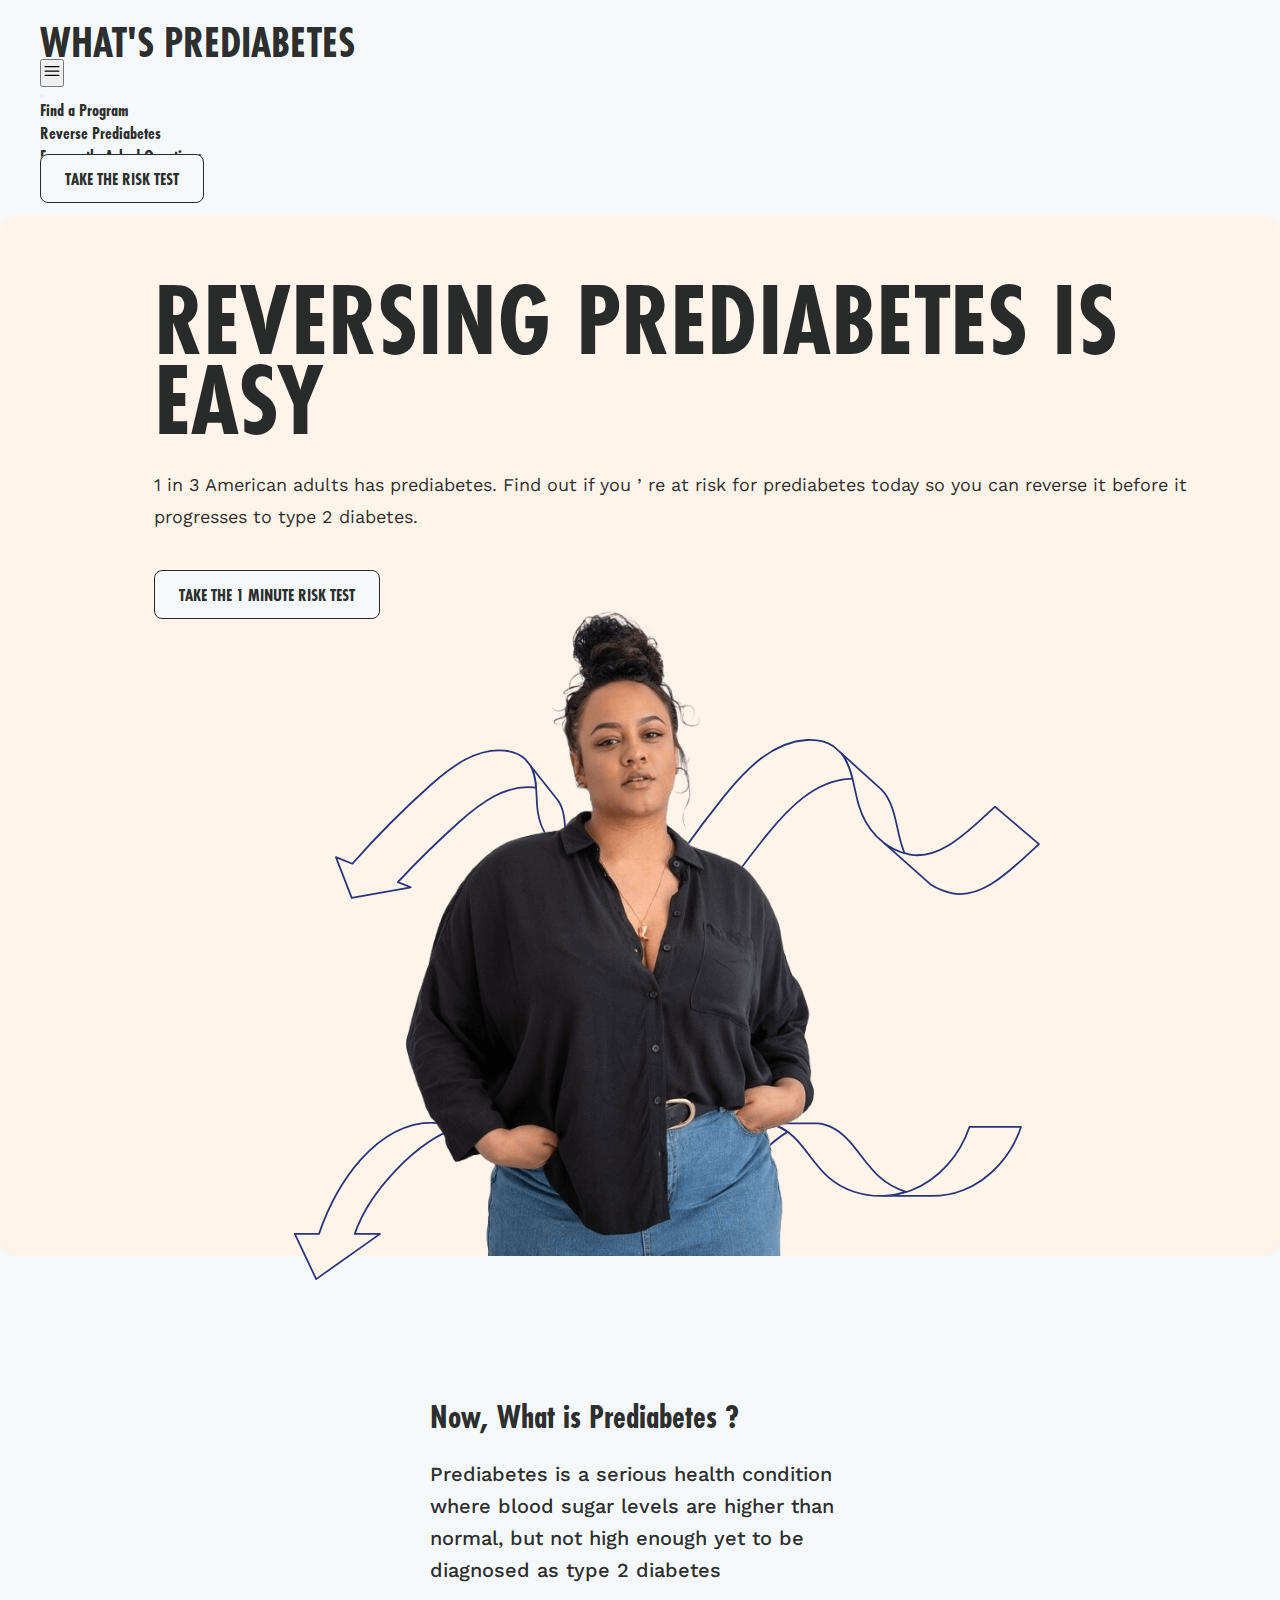
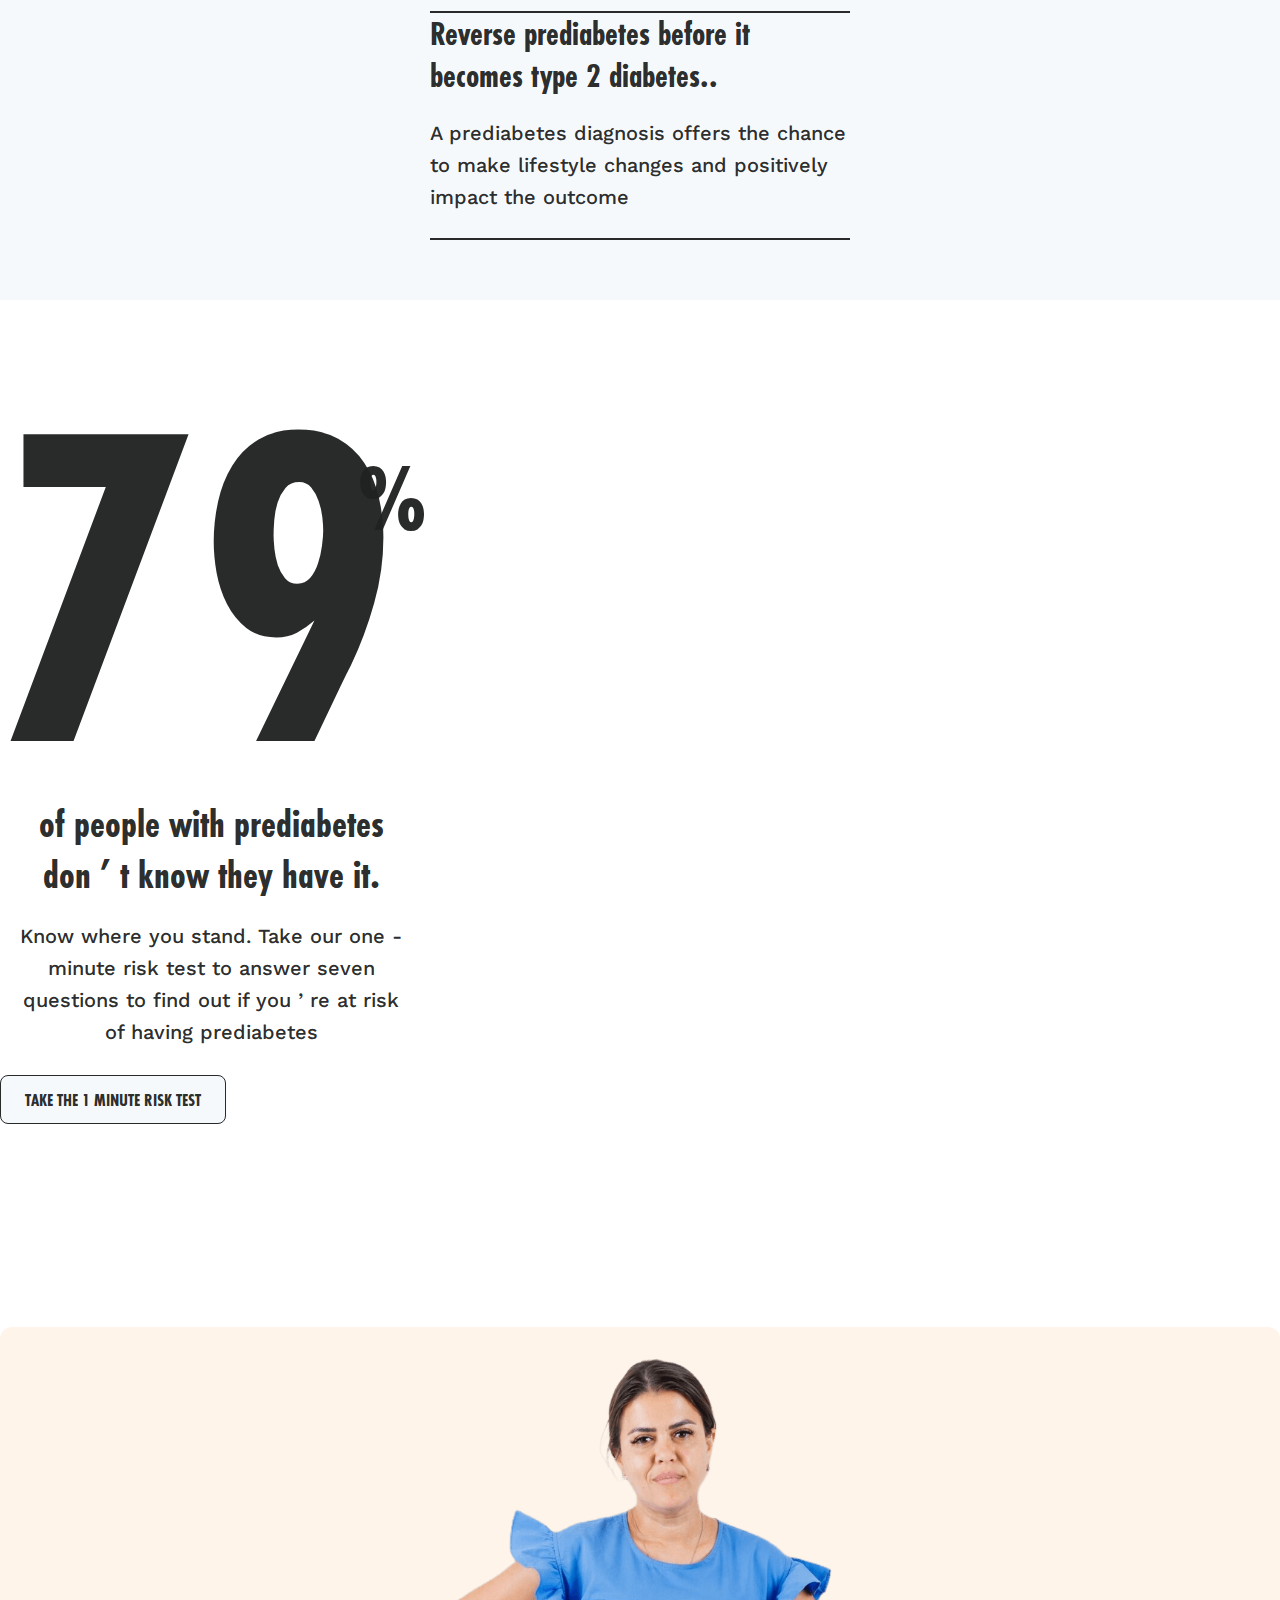
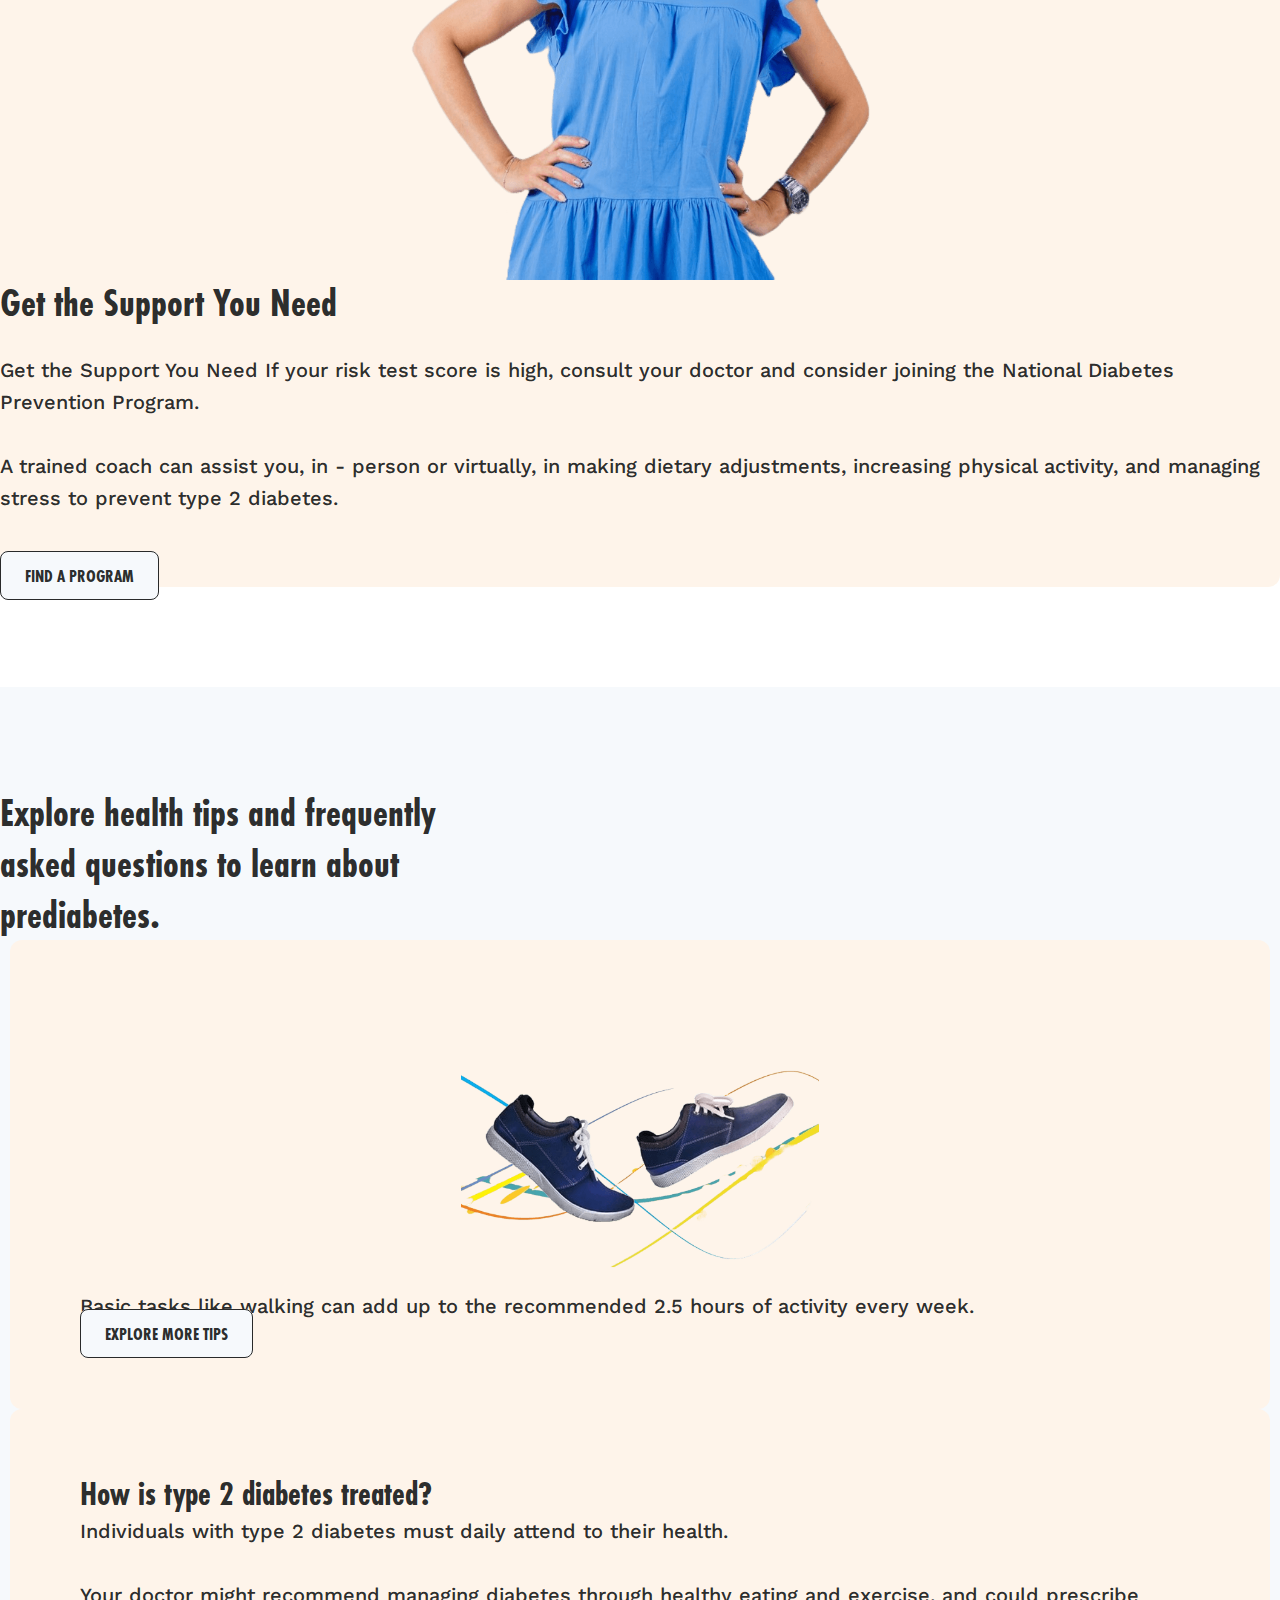
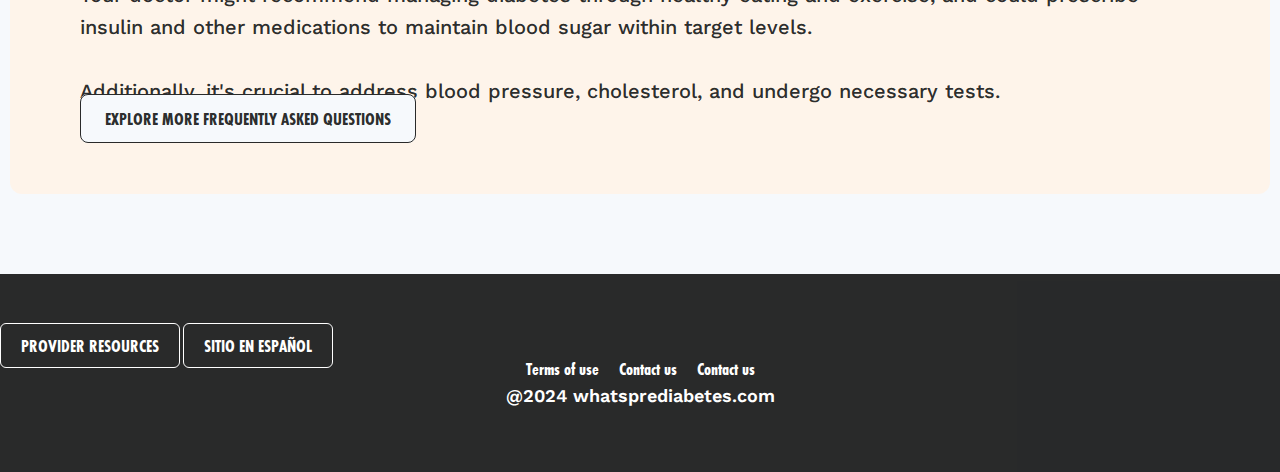
==== index.html @ cf283874 "ok" ====
<!DOCTYPE html>
<html lang="en">
   <head>
      <meta charset="UTF-8" />
      <meta name="viewport" content="width=device-width, initial-scale=1.0" />
      <title>Do I have prediabetes?</title>
      <!-- Font Link -->
      <link href="https://fonts.googleapis.com/css2?family=Work+Sans:wght@400;500;600;700&display=swap" rel="stylesheet" />
      <link rel="preload" href="./assets/7994895953.woff2" as="font" type="font/woff2" crossorigin />

      <link href="https://fonts.googleapis.com/css2?family=PT+Sans:wght@400;700&display=swap" rel="stylesheet" />
      <!-- bootstrap link -->
      <link
         href="https://cdn.jsdelivr.net/npm/bootstrap@5.1.3/dist/css/bootstrap.min.css"
         rel="stylesheet"
         integrity="sha384-1BmE4kWBq78iYhFldvKuhfTAU6auU8tT94WrHftjDbrCEXSU1oBoqyl2QvZ6jIW3"
         crossorigin="anonymous"
      />

      <!--  coustom css -->
      <link rel="stylesheet" href="./style.css" />
      <link rel="stylesheet" href="./responsive.css" />
      <style>
         #loadingSpinner {
            display: none;
            position: fixed;
            top: 50%;
            left: 50%;
            transform: translate(-50%, -50%);
            z-index: 1000;
         }
      </style>
   </head>

   <body>
      <header class="main-header">
         <nav class="navbar navbar-expand-xl bg-transparent text-brand">
            <a class="navbar-brand text-brand" href="./index.html">
               <h2 class="text-logo">what's prediabetes</h2>
            </a>
            <button
               class="navbar-toggler bg-dark text-white px-3 py-2"
               type="button"
               data-bs-toggle="offcanvas"
               data-bs-target="#navbarOffcanvas"
               aria-controls="navbarOffcanvas"
               aria-expanded="false"
               aria-label="Toggle navigation"
            >
               <svg xmlns="http://www.w3.org/2000/svg" fill="none" width="20px" viewBox="0 0 24 24" stroke-width="1.5" stroke="currentColor" class="w-6 h-6">
                  <path stroke-linecap="round" stroke-linejoin="round" d="M3.75 6.75h16.5M3.75 12h16.5m-16.5 5.25h16.5" />
               </svg>
            </button>
            <div class="offcanvas offcanvas-end" id="navbarOffcanvas" tabindex="-1" aria-labelledby="offcanvasNavbarLabel">
               <div class="offcanvas-header">
                  <button type="button" class="btn-close text-reset" data-bs-dismiss="offcanvas" aria-label="Close"></button>
               </div>
               <div class="offcanvas-body">
                  <div class="navbar-nav justify-content-end flex-grow-1 pe-3">
                     <ul class="navbar-nav mb-2 mb-lg-0 gap-4 text-uppercase">
                        <li class="nav-item">
                           <a class="nav-link active" href="./find-a-program.html" target="_self" title="">Find a Program</a>
                        </li>
                        <li class="nav-item">
                           <a class="nav-link" href="./reverse-prediabetes/manage-weight.html" target="_self" title="">Reverse Prediabetes</a>
                        </li>
                        <li class="nav-item">
                           <a class="nav-link" href="../faq/prediabetes.html" target="_self" title="">Frequently Asked Questions</a>
                        </li>
                        <li class="nav-item">
                           <a class="takeRisk" href="./take-the-risk-test.html" target="_self" title="">Take the Risk Test</a>
                        </li>
                     </ul>
                  </div>
               </div>
            </div>
         </nav>
      </header>
      <section class="hero-section">
         <div class="container mx-auto">
            <div class="row justify-content-center">
               <div class="col-md-12">
                  <div class="hero-section-wrapper row">
                     <div class="col-md-6">
                        <div class="hero-section-box">
                           <h2>REVERSING PREDIABETES IS EASY</h2>
                           <p>1 in 3 American adults has prediabetes. Find out if you ’ re at risk for prediabetes today so you can reverse it before it progresses to type 2 diabetes.</p>
                           <a href="./take-the-risk-test.html" class="takeRisk"> TAKE THE 1 MINUTE RISK TEST </a>
                        </div>
                     </div>
                     <div class="col-md-6">
                        <figure class="home-hero-img">
                           <img src="./assets/img/tinified_Homepage/Mani001.png" alt="" />

                           <div class="top-img-svg">
                              <svg class="" width="816" height="378" viewBox="0 0 816 378" fill="none" xmlns="http://www.w3.org/2000/svg">
                                 <path
                                    d="M628.02 157.162C634.992 162.572 642.996 166.744 651.885 169.327C653.481 169.799 655.11 170.209 656.768 170.57C689.222 177.609 720.054 147.299 742.288 127.186C745.948 123.872 749.585 120.526 753.187 117.141L777.796 138.108L802.457 159.115C798.341 163.015 794.18 166.857 789.978 170.653C767.75 190.762 736.918 221.077 704.464 214.038C696.07 212.216 688.393 209.016 681.536 204.712L663.622 188.795L628.021 157.158L628.02 157.162Z"
                                    fill="#fef4ea"
                                    stroke="#27357B"
                                    stroke-width="2"
                                    stroke-linecap="round"
                                    stroke-linejoin="round"
                                 ></path>
                                 <path
                                    d="M580.75 57.1835L622.016 94.4124L622.028 94.4258L626.537 98.499L626.57 98.5284C640.961 113.741 642.146 138.942 648.453 159.905C649.426 163.132 650.575 166.282 651.885 169.336C642.996 166.754 634.997 162.583 628.02 157.172L620.776 150.738L620.754 150.722C611.542 141.383 604.72 129.572 600.758 116.437C597.814 106.669 595.987 95.9771 593.412 85.8046C590.72 75.1455 587.21 65.0487 580.742 57.1965L580.75 57.1835Z"
                                    fill="#fef4ea"
                                    stroke="#27357B"
                                    stroke-width="2"
                                    stroke-linecap="round"
                                    stroke-linejoin="round"
                                 ></path>
                                 <path
                                    d="M337.108 225.128L367.974 277.065L445.878 249.345L427.11 245.167C448.832 212.303 472.066 180.411 496.723 149.633C520.912 119.443 550.957 88.0135 589.932 85.8945C591.092 85.8322 592.26 85.7976 593.424 85.7977C590.732 75.1385 587.222 65.0417 580.753 57.1895L572 49.2923C563.375 43.6201 552.587 41.8517 542.24 42.4168C503.264 44.5358 473.228 75.9725 449.038 106.163C417.245 145.839 387.832 187.368 360.97 230.441L337.113 225.13L337.108 225.128Z"
                                    fill="#fef4ea"
                                    stroke="#27357B"
                                    stroke-width="2"
                                    stroke-linecap="round"
                                    stroke-linejoin="round"
                                 ></path>
                                 <path
                                    d="M256.816 157.676C261.667 162.932 267.514 167.332 274.286 170.575C275.5 171.165 276.75 171.708 278.03 172.217C303.079 182.143 331.906 161.927 352.458 148.746C355.842 146.574 359.211 144.374 362.558 142.136L379.426 162.188L396.331 182.279C392.503 184.86 388.645 187.389 384.763 189.876C364.216 203.054 335.387 223.275 310.338 213.348C303.859 210.779 298.143 207.201 293.234 202.847L281.044 187.726L256.818 157.672L256.816 157.676Z"
                                    fill="#fef4ea"
                                    stroke="#27357B"
                                    stroke-width="2"
                                    stroke-linecap="round"
                                    stroke-linejoin="round"
                                 ></path>
                                 <path
                                    d="M232.534 71.317L260.539 106.6L260.547 106.612L263.606 110.471L263.629 110.499C273.092 124.59 270.614 144.941 272.817 162.572C273.158 165.286 273.65 167.962 274.284 170.583C267.513 167.339 261.67 162.941 256.815 157.683L251.885 151.571L251.87 151.555C245.758 142.854 241.898 132.489 240.509 121.441C239.478 113.224 239.469 104.416 238.789 95.9242C238.081 87.0272 236.641 78.4728 232.526 71.3263L232.534 71.317Z"
                                    fill="#fef4ea"
                                    stroke="#27357B"
                                    stroke-width="2"
                                    stroke-linecap="round"
                                    stroke-linejoin="round"
                                 ></path>
                                 <path
                                    d="M14.4576 173.717L32.1284 219.412L98.325 207.488L83.8539 201.661C105.729 178.195 128.684 155.709 152.627 134.301C176.117 113.304 204.466 92.0871 235.987 95.5367C236.925 95.6399 237.865 95.7664 238.798 95.9202C238.09 87.0232 236.65 78.4688 232.535 71.3224L226.595 63.8381C220.455 58.1537 212.05 55.3119 203.682 54.3981C172.162 50.9486 143.818 72.1727 120.328 93.1699C89.4561 120.765 60.239 150.158 32.8568 181.126L14.4613 173.719L14.4576 173.717Z"
                                    fill="#fef4ea"
                                    stroke="#27357B"
                                    stroke-width="2"
                                    stroke-linecap="round"
                                    stroke-linejoin="round"
                                 ></path>
                              </svg>
                           </div>
                           <div class="bottom-img-svg">
                              <svg class="" width="823" height="179" viewBox="0 0 823 179" fill="none" xmlns="http://www.w3.org/2000/svg">
                                 <path
                                    d="M0.999982 126.898L25.1676 178L97.3917 126.898L68.7421 126.898C84.9342 79.4236 137.442 22.2525 187 5.69861C186.424 5.51631 185.847 5.33989 185.271 5.16936C175.772 2.37019 166.632 1.04706 157.857 1.00001L157.098 1.00001C92.1885 1.14114 47.4647 70.7909 28.3319 126.898L0.999982 126.898Z"
                                    fill="#fef4ea"
                                 ></path>
                                 <path
                                    d="M157 1.00001L215.555 1.00001C224.316 1.05887 233.436 2.37733 242.916 5.17317C250.982 7.55111 258.713 11.0415 265.908 15.3912C302.189 37.3165 323.839 79.2835 356.811 105.352C364.742 111.621 373.609 116.983 383 120.803C376.459 123.687 369.57 125.694 362.298 126.548C361.35 126.66 360.396 126.748 359.449 126.819C337.499 128.437 315.672 119.055 298.338 105.352C265.366 79.2835 243.717 37.3165 207.436 15.3912C200.753 11.3534 193.617 8.05729 186.174 5.7029C185.597 5.52043 185.02 5.34386 184.443 5.17317C174.934 2.37144 165.785 1.04709 157 1.00001Z"
                                    fill="#fef4ea"
                                 ></path>
                                 <path
                                    d="M359 127C359.945 126.929 360.897 126.84 361.842 126.728C369.094 125.871 375.964 123.856 382.487 120.96C403.432 111.681 420.8 93.3651 435.762 75.209C460.529 45.1498 496.47 -0.937857 533.838 2.14726C541.859 2.80921 549.944 5.73475 558 11.5681C533.515 26.1722 511.143 54.4997 494.08 75.209C474.451 99.0212 450.688 123.111 420.16 126.728C419.203 126.84 418.24 126.935 417.283 127L359 127Z"
                                    fill="#fef4ea"
                                 ></path>
                                 <path
                                    d="M667 83.9167C675.565 83.5704 684.084 82.1089 692.244 79.5322C694.177 78.9218 696.092 78.2468 697.978 77.5131C729.132 65.3693 753.054 37.6891 763.658 6.00001L822 6.00002C811.402 37.6891 787.48 65.3693 756.326 77.5131C743.983 82.3261 730.571 84.4625 717.306 83.9167L667 83.9167Z"
                                    fill="#fef4ea"
                                    stroke="#27357B"
                                    stroke-width="2"
                                    stroke-linecap="round"
                                    stroke-linejoin="round"
                                 ></path>
                                 <path
                                    d="M534 2L592.059 2.00001C604.195 2.98542 616.483 9.2006 628.585 22.9132C640.007 35.86 649.063 51.015 661.932 62.4778C670.672 70.2601 680.976 75.9292 692 79.4849C683.868 82.0909 675.379 83.569 666.843 83.9193L666.808 83.9193C643.993 84.8512 620.904 77.7159 603.791 62.4778C590.917 51.015 581.866 35.86 570.444 22.9132C566.34 18.2651 562.218 14.4779 558.091 11.4623C550.059 5.60327 541.997 2.66486 534 2Z"
                                    fill="#fef4ea"
                                 ></path>
                                 <path
                                    d="M534 2L592.059 2.00001C604.195 2.98542 616.483 9.2006 628.585 22.9132C640.007 35.86 649.063 51.015 661.932 62.4778C670.672 70.2601 680.976 75.9292 692 79.4849C683.868 82.0909 675.379 83.569 666.843 83.9193L666.808 83.9193C643.993 84.8512 620.904 77.7159 603.791 62.4778C590.917 51.015 581.866 35.86 570.444 22.9132C566.34 18.2651 562.218 14.4779 558.091 11.4623C550.059 5.60327 541.997 2.66486 534 2Z"
                                    stroke="#27357B"
                                    stroke-width="2"
                                    stroke-linecap="round"
                                    stroke-linejoin="round"
                                 ></path>
                                 <path
                                    d="M359 127C359.945 126.929 360.897 126.84 361.842 126.728C369.094 125.871 375.964 123.856 382.487 120.96C403.432 111.681 420.8 93.3651 435.762 75.209C460.529 45.1498 496.47 -0.937857 533.838 2.14726C541.859 2.80921 549.944 5.73475 558 11.5681C533.515 26.1722 511.143 54.4997 494.08 75.209C474.451 99.0212 450.688 123.111 420.16 126.728C419.203 126.84 418.24 126.935 417.283 127L359 127Z"
                                    stroke="#27357B"
                                    stroke-width="2"
                                    stroke-linecap="round"
                                    stroke-linejoin="round"
                                 ></path>
                                 <path
                                    d="M157 1.00001L215.555 1.00001C224.316 1.05887 233.436 2.37733 242.916 5.17317C250.982 7.5511 258.713 11.0415 265.908 15.3912C302.189 37.3165 323.839 79.2835 356.811 105.352C364.742 111.621 373.609 116.983 383 120.803C376.459 123.687 369.57 125.694 362.298 126.548C361.35 126.66 360.396 126.748 359.449 126.819C337.499 128.437 315.672 119.055 298.338 105.352C265.366 79.2835 243.717 37.3165 207.436 15.3912C200.753 11.3534 193.617 8.05729 186.174 5.7029C185.597 5.52043 185.02 5.34386 184.443 5.17316C174.934 2.37144 165.785 1.04709 157 1.00001Z"
                                    stroke="#27357B"
                                    stroke-width="2"
                                    stroke-linecap="round"
                                    stroke-linejoin="round"
                                 ></path>
                                 <path
                                    d="M0.999989 126.898L25.1676 178L97.3917 126.898L68.7421 126.898C84.9342 79.4236 137.442 22.2525 187 5.69861C186.424 5.51631 185.847 5.33989 185.271 5.16936C175.772 2.37019 166.632 1.04706 157.857 1.00001L157.098 1.00001C92.1885 1.14114 47.4648 70.7909 28.3319 126.898L0.999989 126.898Z"
                                    stroke="#27357B"
                                    stroke-width="2"
                                    stroke-linecap="round"
                                    stroke-linejoin="round"
                                 ></path>
                              </svg>
                           </div>
                        </figure>
                     </div>
                  </div>
               </div>
            </div>
         </div>
      </section>
      <section class="second-section">
         <div class="container mx-auto">
            <div class="row justify-content-center">
               <div class="col-md-9 row gap-5">
                  <div class="second-section-box border_bottom-2 position-relative">
                     <div class="second-section-content">
                        <h3 class="text_34 fw-bold">Now, What is Prediabetes ?</h3>
                        <p class="text_20 font-medium">
                           Prediabetes is a serious health condition where blood sugar levels are higher than normal, but not high enough yet to be diagnosed as type 2 diabetes
                        </p>
                     </div>
                     <div class="second-section-indicator">
                        <svg width="29" height="17" viewBox="0 0 29 17" fill="none" aria-hidden="true"><path d="M14.1256 17L0.00129085 -2.46958e-06L28.25 0L14.1256 17Z" fill="#171717"></path></svg>
                     </div>
                  </div>
                  <div class="second-section-box border_bottom-2 position-relative">
                     <div class="second-section-content">
                        <h3 class="text_34 fw-bold">Reverse prediabetes before it becomes type 2 diabetes..</h3>
                        <p class="text_20 font-medium">A prediabetes diagnosis offers the chance to make lifestyle changes and positively impact the outcome</p>
                     </div>
                     <div class="second-section-indicator">
                        <svg width="29" height="17" viewBox="0 0 29 17" fill="none" aria-hidden="true"><path d="M14.1256 17L0.00129085 -2.46958e-06L28.25 0L14.1256 17Z" fill="#171717"></path></svg>
                     </div>
                  </div>
               </div>
            </div>
         </div>
      </section>
      <section class="third-section">
         <div class="row justify-content-between">
            <div class="bg-url-hp-stat-bg-arrow"></div>
            <div class="third-section-content">
               <div class="text-center">
                  <h3>
                     79
                     <sup class=""> % </sup>
                  </h3>
                  <h4>of people with prediabetes don ’ t know they have it.</h4>
                  <p>Know where you stand. Take our one - minute risk test to answer seven questions to find out if you ’ re at risk of having prediabetes</p>
                  <a href="./take-the-risk-test.html" class="takeRisk"> TAKE THE 1 MINUTE RISK TEST </a>
               </div>
            </div>
            <div class="bg-url-hp-stat-bg-arrow bg-url-hp-stat-bg-arrow-right"></div>
         </div>
         <section class="home-find-a-program-cta">
            <div class="container mx-auto">
               <div class="row">
                  <div class="col-md-12">
                     <div class="row home-find-a-program-wrapper align-items-center">
                        <div class="col-md-7">
                           <div class="home-find-a-program-box">
                              <figure>
                                 <img src="./assets/img/tinified_Homepage/Main.png" alt="" />
                              </figure>
                           </div>
                        </div>
                        <div class="col-md-5">
                           <div class="home-find-a-program-box p-5">
                              <h3>Get the Support You Need</h3>
                              <p>
                                 Get the Support You Need If your risk test score is high, consult your doctor and consider joining the National Diabetes Prevention Program.
                                 <br />
                                 <br />
                                 A trained coach can assist you, in - person or virtually, in making dietary adjustments, increasing physical activity, and managing stress to prevent type 2 diabetes.
                              </p>
                              <a href="./take-the-risk-test.html" class="takeRisk w-50 text-center d-inline-block"> FIND A PROGRAM</a>
                           </div>
                        </div>
                     </div>
                  </div>
               </div>
            </div>
         </section>
      </section>

      <section class="forth-section">
         <div class="container mx-auto">
            <div class="text-center">
               <h2 class="text_40 text-brand fw-bold mb-5">
                  Explore health tips and frequently <br />
                  asked questions to learn about <br />
                  prediabetes.
               </h2>
            </div>
            <div class="row explore-health-tips-wrapper">
               <div class="col-md-6">
                  <div class="explore-health-tips-box d-flex flex-column justify-content-between">
                     <figure>
                        <img src="./assets/img/tinified_Homepage/Shoe.png" alt="" />
                     </figure>
                     <p class="text_20 font-medium text-brand mb-4 text-center">Basic tasks like walking can add up to the recommended 2.5 hours of activity every week.</p>

                     <a href="https://doihaveprediabetes.org/reverse-prediabetes" class="takeRisk d-inline-block w-50 align-self-center text-center">EXPLORE MORE TIPS </a>
                  </div>
               </div>
               <div class="col-md-6">
                  <div class="explore-health-tips-box">
                     <h3 class="text_34 text-brand mb-4">How is type 2 diabetes treated?</h3>
                     <p class="text_20 font-medium text-brand mb-5">
                        Individuals with type 2 diabetes must daily attend to their health.
                        <br /><br />
                        Your doctor might recommend managing diabetes through healthy eating and exercise, and could prescribe insulin and other medications to maintain blood sugar within target
                        levels.
                        <br /><br />
                        Additionally, it's crucial to address blood pressure, cholesterol, and undergo necessary tests.
                     </p>
                     <a href="https://doihaveprediabetes.org/faq" class="takeRisk d-inline-block w-100 text-center">EXPLORE MORE FREQUENTLY ASKED QUESTIONS </a>
                  </div>
               </div>
            </div>
         </div>
      </section>
      <footer class="footer">
         <div class="container mx-auto">
            <div class="row justify-content-center">
               <div class="col-md-10">
                  <div class="d-flex align-items-center gap-4 justify-content-center">
                     <a class="footer-a" href="https://www.cdc.gov/diabetes/prevention/details-about-the-program.html" target="_blank">Provider Resources</a>
                     <a class="footer-a" href="https://doihaveprediabetes.org/es">Sitio en Español</a>
                  </div>
               </div>
               <div class="col-md-10 mt-5">
                  <ul class="footer-ul">
                     <li>
                        <a href="#">Terms of use</a>
                     </li>
                     <li>
                        <a href="#">Contact us</a>
                     </li>
                     <li>
                        <a href="#">Contact us</a>
                     </li>
                  </ul>
               </div>
               <div class="col-md-6">
                  <p>@2024 whatsprediabetes.com</p>
               </div>
            </div>
         </div>
      </footer>
      <!-- js files -->

      <script
         src="https://cdn.jsdelivr.net/npm/bootstrap@5.1.3/dist/js/bootstrap.bundle.min.js"
         integrity="sha384-ka7Sk0Gln4gmtz2MlQnikT1wXgYsOg+OMhuP+IlRH9sENBO0LRn5q+8nbTov4+1p"
         crossorigin="anonymous"
      ></script>

      <script>
         // Show loading spinner while jQuery is being loaded
         document.getElementById("loadingSpinner").style.display = "block";

         // Load jQuery
         var script = document.createElement("script");
         script.src = "https://code.jquery.com/jquery-3.6.0.min.js";
         script.onload = function () {
            // jQuery is loaded, you can now use it
            document.getElementById("loadingSpinner").style.display = "none";
            // Your jQuery-dependent code here
         };
         document.head.appendChild(script);
      </script>
   </body>
</html>
---- style.css ----
* {
    margin: 0;
    padding: 0;
    box-sizing: border-box;
}

html {
    font-size: 62.5%;
}

@font-face {
    font-family: 'Futura PT Cond';
    src: url('./assets/7994895953.woff2') format("woff2"),
        url('./assets/7994895953.woff2') format("woff");
    font-weight: 700;
    font-style: normal;
    font-display: swap;
}

@font-face {
    font-family: 'Futura PT';
    src: url('./assets/2444384440.woff2') format("woff2"),
        url('./assets/2444384440.woff2') format("woff");
    font-weight: 700;
    font-style: normal;
    font-display: swap;
}

:root {
    /* light blue color */
    --barnd-color: #f6f9fc;
    /* peach color */
    --secondary-color: #fef4ea;
    --text-color: #202121f5;
}

body {
    background-color: var(--barnd-color);
    color: var(--text-color);

}

h1,
h2,
h3,
h4,
h5,
button,
a {
    font-family: 'Futura PT Cond', sans-serif !important;


}

p {
    font-family: 'Work Sans', sans-serif !important;
}

ul {
    list-style: none;
}

a {
    text-decoration: none;
}

.font-WorkSans {
    font-family: 'Work Sans', sans-serif !important;

}

.text-left {
    text-align: left !important;
}

/* text size */
.text_10 {
    font-size: 1rem;
}

.text_12 {
    font-size: 1.2rem;
}

.text_14 {
    font-size: 1.4rem;
}

.text_15 {
    font-size: 1.5rem;
}

.text_16 {
    font-size: 1.6rem;
}

.text_18 {
    font-size: 1.8rem;
}

.text_20 {
    font-size: 2rem;
}

.text_24 {
    font-size: 2.4rem;
}

.text_28 {
    font-size: 2.8rem;
}

.text_31 {
    font-size: 3.1rem;
}

.text_36 {
    font-size: 3.6rem;
}

.text_34 {
    font-size: 3.4rem;
}

.text_40 {
    font-size: 4rem !important;
}

.text_44 {
    font-size: 4.4rem;
}

.text_50 {
    font-size: 5rem;
}

.text_64 {
    font-size: 6.4rem !important;
}

.text_104 {
    font-size: 10.4rem;
}

/* font weight */
.font-medium {
    font-weight: 500;
}

.font-semibold {
    font-weight: 600;
}

.text-brand {
    color: var(--text-color) !important;
}


/* bg */
.bg_brand {
    background: var(--barnd-color) !important;
}

.bg_secondary {
    background: var(--secondary-color);
}

.bg_black {
    background: var(--text-color);
}

/* border */
.border_brand {
    border: 1px solid var(--barnd-color);
}

.border_secondary {
    border: 1px solid var(--secondary-color);
}

.border_black {
    border: 1px solid var(--text-color);
}

.border_gary {
    border: 1px solid #ddd;
}

.border_bottom-2 {
    border-bottom: 2px solid var(--text-color);

}

.navbar .navbar-nav .nav-link {
    color: var(--text-color) !important;
    font-size: 18px;
    font-weight: 700;

}

.text-logo {
    font-size: 44px;
    font-weight: 700;
    text-transform: uppercase;
    width: 60%;
    display: block;
    text-wrap: balance;
    line-height: 34px;
}

.takeRisk {
    padding: 12px 24px;
    color: var(--text-color);
    background-color: var(--barnd-color);
    border-radius: 8px;
    font-weight: 700;
    font-size: 18px;
    border: 1px solid var(--text-color);
    transition: all .3s ease-in;
    text-decoration: none;
    text-transform: uppercase;
}

.takeRisk:hover {
    background-color: var(--text-color);
    color: var(--barnd-color);
}

.main-header {
    padding-left: 40px;
    padding-right: 40px;
    padding-top: 25px;
    padding-bottom: 25px;
}

.step-from-section {
    padding: 30px 0;
}

.step-from-wrapper {
    display: flex;
    background-color: var(--secondary-color);
    border-radius: 12px;
    height: 100%;
}

.step-from__left-side {
    min-width: 58px;
    max-width: 58px;
    display: flex;
    flex-direction: column;
    align-items: center;
    height: 100%;
    border-right: 2px solid var(--text-color);
}

.step-from__left-side .text {
    padding-top: 40px;
    padding-bottom: 100px;
    background-image: url(./assets/img/hash-repect-top.svg);
    background-position: bottom;
    background-repeat: no-repeat;
    width: 100%;
    display: flex;
    justify-content: center;

}

.step-from__left-side h1 {
    font-size: 18px;
    font-weight: 700;
    transform: rotate(180deg);
    writing-mode: vertical-rl;
    color: var(--text-color);
    flex-shrink: 0;
}

.step-from__left-side .hash-repect {
    background-image: url(./assets/img/hash-repect.svg);
    background-position: top;
    background-repeat: repeat-y;
    height: 100%;
    width: 100%;
}

.step-from__right-side {
    width: calc(100% - 58px);
}



.step-from__progress-bar {
    display: flex;
    align-items: center;
    width: 100%;
}

.step-from__progress-bar ul {
    display: flex;
    gap: 8px;
    justify-content: space-around;
    align-items: flex-end;
    position: relative;
    width: 100%;
    margin: 0;
    min-height: 84px;

    padding: 0 20px;
}

.step-from__progress-bar ul::before {
    content: '';
    display: block;
    width: 100%;

    height: 2px;
    background-color: var(--text-color);
    position: absolute;
    bottom: 11px;
    left: 0;
    right: 0;
    z-index: 1;

}

.step-from__progress-bar ul li {
    font-size: 16px;
    font-weight: 700;
    color: var(--text-color);
    display: flex;
    flex-direction: column;
    align-items: center;
    text-transform: uppercase;
}

.step-main-form {
    height: calc(100% - 84px);
}

.step-form__wrapper {
    display: flex;
    align-items: flex-start;
    height: 100%;

}

.step-form__img {
    padding: 50px 20px;
    width: 45%;
    display: flex;
    justify-content: center;
    align-items: center;
}

.step-form__img img {
    max-width: 415px;
    width: 100%;
}

.step-form__container {
    width: 55%;
    height: 100%;
    display: flex;
    justify-content: space-between;
    flex-direction: column;
}

.step-form__content {
    padding: 64px 65px 14px 47px;
}

.step-form__content h2 {
    font-family: 'Futura PT' !important;
    font-size: 56px;
    font-weight: 700;
    color: var(--text-color);
    text-wrap: balance;
}

.step-form__content p {
    font-size: 20px;
    color: var(--text-color);
    font-weight: 500;
    max-width: 34ch;
}

.step-form__option {
    display: flex;
    flex-wrap: wrap;
    padding-bottom: 20px;
}

.button {
    width: 50%;
}

.button label {
    cursor: pointer;
    z-index: 90;
    line-height: 16px;
    font-size: 16px;
    text-align: center;
    position: relative;
    width: 100%;
    min-height: 60px;
    border: 2px solid var(--text-color);
    border-radius: 8px;
    padding: 15px 25px;
    display: flex;
    justify-content: center;
    align-items: center;
    color: var(--text-color);
    font-weight: 700;
}

.button input {
    opacity: 0;
    visibility: hidden;
}

.button input[type="radio"]:checked+label {
    background-color: var(--text-color);
    color: #fff;
}

.button label::before {
    content: '';
    background-image: url(./assets/img/mark.svg);
    background-position: 50%;
    background-repeat: no-repeat;
    background-size: cover;
    border-radius: 9999px;
    height: 24px;
    left: 10px;
    position: absolute;
    width: 24px;
    opacity: 0;
    /* Initially hide the mark icon */
    transition: opacity 0.3s ease;
    /* Add a transition for smooth visibility change */
}

.button input[type="radio"]:checked+label::before {
    opacity: 1;
    /* Make the mark icon visible when the radio button is checked */
}

.womanSubOptionbutton {
    width: 100%;
    display: flex;
}

.womanSubOptionbutton label {
    cursor: pointer;
    z-index: 90;
    line-height: 16px;
    font-size: 16px;
    text-align: center;
    position: relative;
    width: 100%;
    min-height: 60px;
    border: 2px solid var(--text-color);
    border-radius: 8px;
    padding: 15px 25px;
    display: flex;
    justify-content: center;
    align-items: center;
    color: var(--text-color);
    font-weight: 700;
}

.womanSubOptionbutton input {
    opacity: 0;
    visibility: hidden;
}

.womanSubOptionbutton input[type="radio"]:checked+label {
    background-color: var(--text-color);
    color: #fff;
}

.womanSubOptionbutton label::before {
    content: '';
    background-image: url(./assets/img/mark.svg);
    background-position: 50%;
    background-repeat: no-repeat;
    background-size: cover;
    border-radius: 9999px;
    height: 24px;
    left: 10px;
    position: absolute;
    width: 24px;
    opacity: 0;
    /* Initially hide the mark icon */
    transition: opacity 0.3s ease;
    /* Add a transition for smooth visibility change */
}

.womanSubOptionbutton input[type="radio"]:checked+label::before {
    opacity: 1;
    /* Make the mark icon visible when the radio button is checked */
}


#heightSelect,
#weightSelect {
    cursor: pointer;
    z-index: 90;
    line-height: 16px;
    font-size: 16px;
    text-align: center;
    position: relative;
    width: 55%;
    min-height: 60px;
    border: 2px solid var(--text-color);
    border-radius: 8px;
    display: flex;
    justify-content: center;
    align-items: center;
    color: var(--text-color) !important;
    font-weight: 700;
    background-color: transparent;
}

.tips-btn {
    cursor: pointer;
    z-index: 90;
    line-height: 18px;
    text-align: center;
    position: relative;
    width: 40%;
    min-height: 60px;
    border: 2px solid var(--text-color);
    border-radius: 8px;
    display: flex;
    justify-content: center;
    align-items: center;
    color: var(--text-color) !important;
    font-weight: 700;
    background-color: transparent;
    text-transform: uppercase;
    text-decoration: none;
    font-size: 16px;
    transition: all .3s ease-in;
}

.tips-btn:hover {
    background-color: var(--text-color);
    color: #fff !important;
}

.selectdBg {
    background-color: var(--barnd-color) !important;
    color: var(--text-color) !important;
}


/* .step-form__option label {
    color: var(--text-color);
    font-size: 1rem;
    font-weight: 700;
    height: 100%;
    min-height: 3.75rem;
    position: relative;
    text-transform: uppercase;
    transition-duration: .24s;
    transition-property: color, background-color, border-color, text-decoration-color, fill, stroke;
    transition-timing-function: cubic-bezier(.4, 0, .2, 1);
}

.step-form__option label::before {

    background-color: var(--secondary-color);
    background-image: url(./assets/img/mark.svg);
    background-position: 50%;
    background-repeat: no-repeat;
    background-size: cover;
    border-radius: 9999px;
    content: '';
    height: 24px;
    left: 10px;
    position: absolute;
    width: 24px;
} */

.controler {
    display: flex;
    justify-content: flex-end;
    gap: 20px;
    border-top: 2px solid var(--text-color);
    height: 70px;
    padding: 0 20px;

}

.controler .previous {

    font-size: 14px;
    font-weight: 700;
    border-right: 2px solid var(--text-color);

}

.controler button {
    outline: none;
    border: none;
    background: transparent;
    display: flex;
    align-items: center;
    gap: 15px;
    color: var(--text-color);
    padding: 0 20px;
    text-transform: uppercase;

}

.controler .next-btn {

    font-size: 14px;
    font-weight: 700;

}

.active {
    display: block !important;

}

.completed {
    width: 25px;
    height: 25px;
    position: relative;
    z-index: 999;
    display: block !important;
}

.incompleted {
    display: block !important;

}

.hideden {
    display: none;
}

.indicator {
    position: absolute;
    top: -11px;
}

.indicator svg {
    height: 8px;

}

button:disabled,
button[disabled] {
    opacity: 0.5;
}

.isAllStepsCompleted {
    width: 100%;
}

.isAllStepsCompleted-bar {
    height: 80px;
    border-bottom: 2px solid var(--text-color);
    text-align: center;
    display: flex;
    align-items: center;
    justify-content: space-between;
    padding: 0 40px;
    width: 100%;
}

.isAllStepsCompleted-bar button {
    border: none;
    outline: none;
    background-color: var(--text-color);
    color: #fff;
    border-radius: 6px;
    padding: 10px 30px;
    font-size: 18px;
    text-transform: uppercase;
    display: flex;
    align-items: center;
    gap: 10px;
}

.isAllStepsCompleted-bar button svg {
    fill: #fff;
}

.erbyd-input-wrapper {
    width: 70%;
    border-radius: 6px;
    overflow: hidden;
    border: 1px solid var(--text-color);
}

.erbyd-input-wrapper input {
    padding: 10px 20px;
    outline: none;
    border: none;
    font-size: 16px;
    width: 70%;

}

.erbyd {
    gap: 20px;
}

.erbyd-input-wrapper button {
    border: none;
    outline: none;
    width: 30%;
    background-color: var(--text-color);
    color: #fff;
    border-radius: 6px;
    padding: 10px 30px;
    font-size: 18px;
    text-transform: uppercase;
    display: flex;
    align-items: center;
    gap: 10px;
    border-top-right-radius: 0;
    border-bottom-right-radius: 0;
}

.isAllStepsCompleted-bar h1 {
    font-size: 24px;
    font-weight: 700;
    color: var(--text-color);

}

.isAllStepsCompleted-content__left--wrapper {
    width: 40%;
    display: flex;
    justify-content: center;
    align-items: center;
    padding: 40px 30px;
}

.isAllStepsCompleted-content__left h3 {
    font-size: 18px;
    color: var(--text-color);
    text-transform: uppercase;
    text-align: center;
    font-weight: 700;
}

.isAllStepsCompleted-content__left {
    width: 80%;
    padding: 30px 25px;
    border: 2px solid var(--text-color);
    border-radius: 12px;
    color: var(--text-color);
    gap: 15px;
}

.isAllStepsCompleted-content__left .totalScore {
    font-size: 250px;
    font-weight: 700;
    line-height: .8;
    color: var(--text-color);
    text-transform: uppercase;
    text-align: center;
    font-weight: 700;
}

.isAllStepsCompleted-content__left span {
    text-transform: uppercase;
    text-align: center;
    font-weight: 700;
    color: var(--text-color);
    font-size: 32px;
}

.isAllStepsCompleted-content__right--wrapper {
    width: 60%;
    padding: 20px;
}

.isAllStepsCompleted-content__right {
    padding: 30px 30px 30px 0;
}

.isAllStepsCompleted-content__right h3 {
    font-family: 'Futura PT' !important;

    letter-spacing: -.02em;
    font-weight: 700;
    color: var(--text-color);
    font-size: 56px;
    margin-bottom: 20px;
    line-height: 62px;
}

.isAllStepsCompleted-content__right p {

    font-weight: 500;
    color: var(--text-color);
    font-size: 20px;
}

.answers-wrapper {
    background-color: #fff;
    color: var(--text-color);
    padding: 20px;
    border-radius: 12px;
    position: relative;
    overflow: hidden;
}

.answers-wrapper h3 {
    font-weight: 700;
    font-size: 24px;
    padding: 10px 0;
}

.answers-box {
    padding: 60px 40px;
    gap: 40px;
    margin-bottom: 90px;
}

.answers-wrapper-inficator {
    position: absolute;
    top: 5px;
    left: 50%;
    transform: translateY(-50%);
}

.answers-wrapper-inficator svg path {
    fill: var(--barnd-color);
}

figure {
    margin-bottom: 0;
}

.answers-box__icon {
    padding-top: 12px;
}

.answers-box__content h2 {
    font-weight: 700;
    font-size: 40px;
}

.answers-box__content h3 {
    font-weight: 700;
    font-size: 18px;
    display: inline-block;
    border-bottom: 1px solid var(--text-color);
}

.answers-box__content p {
    font-weight: 500;
    font-size: 20px;
    line-height: 32px;
}

.erbyd {
    padding: 40px 0;
}

.erbyd h3 {
    font-size: 32px;
    color: var(--text-color);
    font-weight: 700;

}

.erbyd a {
    padding: 12px 20px;
    font-size: 18px;
    border: 1px solid var(--text-color);
    color: var(--text-color);
    font-weight: 600;
    border-radius: 6px;
    transition: all .3s ease-in;

}

.erbyd a:hover {
    background-color: var(--text-color);
    color: #fff !important;
}

.email-result {
    font-size: 18px;
    font-weight: 700;
    color: var(--text-color);
    text-decoration: underline;
}

.riskTestPowered {
    display: flex;
    font-size: 18px;

    align-items: center;
    gap: 10px;
    color: var(--text-color);
    font-weight: 700;
}

.hero-section-wrapper {
    background-color: var(--secondary-color);
    border-radius: 16px;
}


.hero-section-box {
    padding-left: 12%;
    padding-top: 64px;
}

.hero-section-box h2 {
    font-size: 104px;
    font-weight: 700;
    margin-bottom: 30px;
    line-height: 80px;
}

.hero-section-box p {
    font-size: 18px;
    margin-bottom: 50px;

}


.home-hero-img {
    padding-right: 20px;
    max-width: 560px;
    margin: 0 auto;
    min-height: 100%;
    display: flex;
    flex-direction: column;
    justify-content: flex-end;
    position: relative;

    overflow: visible;
}

.home-hero-img img {
    width: 100%;
    pointer-events: none;
    z-index: 50;
    position: relative;
    object-fit: cover;
}

.top-img-svg,
.bottom-img-svg {
    position: absolute;
    z-index: 0;
    width: 100%;
    height: auto;
    bottom: 0;
}

.top-img-svg svg {
    width: 100%;

    transform: scale(1.3) translateX(18%) translateY(-75%);

    height: auto;
    transform-origin: right;
}

.bottom-img-svg svg {
    width: 100%;

    transform: scale(1.3) translateX(14%) translateY(5%);
    height: auto;
    transform-origin: right;
}

.second-section {
    padding-top: 140px;
    padding-bottom: 60px;
}

.second-section-box {
    width: 420px;
    margin: 0 auto;
    padding-bottom: 25px;
}

.second-section-box h3 {
    margin-bottom: 20px;
    color: var(--text-color);
}

.second-section-indicator {
    position: absolute;
    bottom: -17px;
    left: 50%;
}

.third-section {
    padding: 100px 0;
    background: linear-gradient(180deg, #fff, #fff 50%, #fff 0, #fff);
    overflow: hidden;
}

.bg-url-hp-stat-bg-arrow {
    background-image: url(./assets/img/hp-stat-bg-arrow.svg);
    background-position: 0;
    background-repeat: no-repeat;
    width: 33%;
}

.bg-url-hp-stat-bg-arrow-right {
    transform: scaleX(-1);

}

.third-section-content {
    width: 33%;
}

.third-section-content h3 {
    font-size: 460px;
    font-weight: 700;
    margin-bottom: 30px;
    position: relative;
    line-height: .80;
}

.third-section-content sup {
    font-size: 96px;
    position: absolute;
    top: 60px;
    right: -5px;
}

.third-section-content h4 {
    font-size: 40px;
    font-weight: 700;
    margin-bottom: 30px;
    max-width: 400px;
    margin: 0 auto 20px auto;
    text-align: center;
}

.third-section-content p {
    font-size: 20px;
    font-weight: 500;
    max-width: 400px;
    margin: 0 auto 40px auto;
    text-align: center;

}

.home-find-a-program-cta {
    background: linear-gradient(180deg, #fff, #fff 50%, #fff 0, #fff);

}

.home-find-a-program-wrapper {
    background-color: var(--secondary-color);
    border-radius: 12px;
    margin-top: 20%;
}

.home-find-a-program-box figure {
    width: 460px;
    margin: 0 auto;
    margin-top: -40px;
}

.home-find-a-program-box figure img {
    width: 100%;
}

.home-find-a-program-box h3 {
    font-size: 40px;
    font-weight: 700;
    margin-bottom: 30px;
}

.home-find-a-program-box p {
    font-size: 20px;
    font-weight: 500;
    margin-bottom: 50px;



}

.forth-section {
    padding-top: 100px;
    padding-bottom: 80px;
}

.explore-health-tips-box {
    background-color: var(--secondary-color);
    border-radius: 12px;
    padding: 64px 70px;
    margin: 0 10px;
    height: 100%;
}


.explore-health-tips-box figure {
    max-width: 358px;
    margin: 0 auto;
}

.explore-health-tips-box p {
    line-height: 32px;
}

.explore-health-tips-box figure img {
    max-width: 100%;
}

.reverse-hero-section {
    padding: 60px 0;
}

.reverse-hero-row h4,
.reverse-hero-row p {
    width: 75%;
    margin: 0 auto;
}

.reverse-tab {
    padding: 0px 23px;
    height: 44px;
    display: flex !important;
    align-items: center;

    font-size: 18px;
    font-weight: 700;
    border: none;
    outline: none;
    color: var(--text-color);
    text-transform: uppercase;
    position: relative;
    line-height: 18px;
}

.reverse-tab-wrapper .active {
    background-color: var(--text-color);
    color: #fff;
    border-radius: 8px;
}

.reverse-tab-wrapper {
    background-color: var(--secondary-color);
    height: 50px;
    padding: 0 20px;
}

.reverse-tab-indicator {
    position: absolute;
    bottom: -19px;
    left: 50%;
    transform: translateX(-50%);
}

.reverse-tab-indicator path {
    fill: var(--secondary-color) !important;

}

.reverse-tab-content-box {
    padding: 32px;
    border: 1px solid #cccccc;
    background-color: var(--secondary-color);
    border-radius: 12px;
    height: 100%;
}

.reverse-tab-content-row .col-md-4,
.reverse-tab-content-row .col-md-6,
.reverse-tab-content-row .col-md-12 {
    margin-bottom: 15px;

}

.reverse-tab-content-box figure {
    width: 358px;
    margin: 0 auto;
}

.reverse-tab-content-section {
    padding: 60px 0;
}

.reverse-tab-content-box p {
    text-align: center;
    font-size: 20px;
    font-weight: 500;
    margin-top: 50px;
    line-height: 32px;
}

.reverse-tab-content-box figure img {
    width: 100%;
    object-fit: cover;
}

.reverse-tab-content-box .seniors-img {
    min-height: 100%;
    width: 568px;
    margin: 0 auto;
}

.reverse-tab-content-box .seniors-img img {
    width: 100%;
    object-fit: cover;
    border-radius: 12px;
}

.reverse-tab-content-box .strength {
    padding-left: 50px;
}

.reverse-tab-content-box-contact {
    padding: 90px 0;
}

.reverse-tab-content-box-contact h3 {
    line-height: 42px;
}

.find-program-hero-box {
    padding: 30px;
}

.find-program-hero-box figure {
    max-height: 580px;
    min-height: 580px;

}

.find-program-hero-box figure img {
    width: 100%;
}

.find-program-hero-box-first {
    padding-left: 50px;
    display: flex;
    justify-content: center;
    align-items: center;
    flex-direction: column;
    height: 100%;
    gap: 20px;
}

.find-program-hero-box-first h2 {
    line-height: 80px;
}

.find-program-hero-box-first p {
    line-height: 32px;
}


.find-program-hero-box-second {
    padding-right: 80px;
}

.find-program-sub-section {
    z-index: 99;
    padding-bottom: 50px;
}

.find-program-sub-wrapper {
    background-color: var(--secondary-color);
}

.find-program-sub-wrapper figure {
    width: 286px;
    margin: 0 auto;
}

.find-program-sub-wrapper figure img {
    width: 100%;
}

.find-program-sub-box {
    padding: 20px;
    border-right: 2px solid var(--text-color);
    height: 100%;
}

.find-program-sub-wrapper>.col-md-4:nth-of-type(3) .find-program-sub-box {
    border: none;
}

.find-program-sub-box p {
    font-size: 20px;
    font-weight: 500;
    font-weight: 32px;
    margin-top: 30px !important;
    text-align: center;
    margin: 0 30px;
}

.find-program-third-sub-section {
    padding: 60px 0;
}

.find-program-third-box-svg {
    position: absolute;
    top: -235px;
    z-index: -1;
    left: -47%;
    max-width: 100%;
    pointer-events: none;
    display: flex;
}

.find-program-third-box-svg svg g path {
    fill: #fef4ea;
}

.find-program-third-box {
    max-width: 400px;
    margin: 0 auto;
    position: relative;
    height: 100%;
}

.find-program-third-box h3 {
    line-height: 42px;
}

.find-program-third-box p {
    line-height: 32px;
}

.imagine-yourself-box {
    width: 450px;
    margin: 0 auto;
}

h3 {
    line-height: 42px;

}

p {
    line-height: 32px;


}

.imagine-yourself-section {
    padding: 85px 0;
    border-top: 1px solid #ddd;
}

.imagine-yourself-section iframe {
    width: 100%;
    height: 540px !important;
    border-radius: 12px;
    margin-top: 50px;
}

.question-row {
    padding: 60px 50px;
}

.question-box {
    padding: 0px 75px;


}

.question-box h3 {
    margin-bottom: 30px;
}

.question-box-l {
    border-right: 1px solid var(--text-color);
}

.question-box a {
    color: var(--text-color);
}

figcaption a:hover {
    text-decoration: underline;
}

.prediabetes-tab-content-box {
    padding: 50px 50px;
    background-color: var(--secondary-color);
    border-radius: 12px;
    margin: 0 auto;
    width: 95%;
    border: 1px solid var(--text-color);
    height: 100%;
}

.prediabetes-tab-content-box ul li {
    font-size: 18px;
    font-family: 'Work Sans', sans-serif !important;

}

.prediabetes-tab-content-row .col-md-6 {
    margin-bottom: 15px;
}

.prediabetes-box {
    width: 452px;
    margin: 0 auto;
    padding: 35px 0;
    border-bottom: 2px solid var(--text-color);
}

.prediabetes-box h3 {
    font-size: 22px;
    font-weight: 700;
    color: var(--text-color);
    margin-bottom: 30px;
}

.prediabetes-box p {
    font-size: 18px;
    font-weight: 500;
    color: var(--text-color);
}

.prediabetes-row {
    padding: 30px 50px;
    background-color: var(--secondary-color);
    border-radius: 12px;
    margin-top: 50px;
}

.prediabetes-box ul {
    list-style: none;
    display: flex;
    flex-direction: column;
    gap: 10px;
    padding: 0;
}

.prediabetes-box ul li {
    font-size: 18px;
    line-height: 32px;
    font-family: 'Work Sans', sans-serif !important;
    font-weight: 500;
    color: var(--text-color);

}

.prediabetes-three-row {
    padding: 30px 50px;
    border: 2px solid var(--text-color);
    border-radius: 12px;
    margin-top: 50px;
}

.prediabetes-three-box {
    width: 452px;
    margin: 0 auto;
    padding: 35px 0;
    border-bottom: 2px solid var(--text-color);
    height: 100%;
}

.prediabetes-section-three {
    padding-bottom: 50px;
}

.prediabetes-three-box h3 {
    font-size: 22px;
    font-weight: 700;
    color: var(--text-color);
    margin-bottom: 30px;
}

.prediabetes-three-box p {
    font-size: 18px;
    font-weight: 500;
    color: var(--text-color);
}

.prediabetes-three-box ul {
    list-style: none;
    display: flex;
    flex-direction: column;
    gap: 10px;
    padding: 0;
}

.prediabetes-three-box ul li {
    font-size: 18px;
    line-height: 32px;
    font-family: 'Work Sans', sans-serif !important;
    font-weight: 500;
    color: var(--text-color);

}

.prediabetes-bloodSugar-box {
    width: 500px !important;
    margin: 0 auto;
}

.ad-section {
    padding-top: 20px;
    padding-bottom: 50px;
}

.rq-section-results-row {
    border-radius: 12px;
    margin: 30px 40px;
    background-color: var(--secondary-color);
}

.rq-section-results-row .col-md-6 {
    padding: 0;
}

.rq-section-results-left-box {
    height: 100%;
    padding: 100px;
    border-right: 2px solid var(--text-color);
}

.rq-section-results-left-box h3 {
    font-size: 40px !important;
    font-weight: 700;
    color: var(--text-color);
    margin-bottom: 30px;
    font-family: 'Futura PT' !important;
}

.rq-section-results-left-box p {
    font-size: 18px !important;
    font-weight: 500;
    color: var(--text-color);
}

.rq-section-results-right-box {
    padding: 80px;


}

.rq-section-results-right-box-child h3 {
    font-size: 40px !important;
    font-weight: 700;
    color: var(--text-color);
    margin-bottom: 30px;
    font-family: 'Futura PT' !important;
}

.rq-section-results-right-box-child {
    padding: 80px;
    border-bottom: 2px solid var(--text-color);
}

.rq-section-results-right-box-child h4 {
    font-size: 16px !important;
    font-weight: 700;
    color: var(--text-color);
    font-family: 'Futura PT' !important;
    text-align: center;
    margin-top: 10px;
}

.footer {
    padding: 60px 0;
    background-color: var(--text-color);
}

.footer-a {
    padding: 10px 20px;
    border: 1px solid #fff;
    font-size: 18px;
    border-radius: 6px;
    color: #fff;
    text-transform: uppercase;
    background-color: transparent;
}

.footer-ul {
    display: flex;
    align-items: center;
    justify-content: center;
    gap: 20px;
}

.footer-ul li a {
    font-size: 18px;
    color: #fff;
    font-weight: 600;
}

.footer p {
    font-size: 18px;
    color: #fff;
    font-weight: 600;
    text-align: center;
}
---- responsive.css ----
@media screen and (min-width: 320px) and (max-width: 768px) {

    html,
    body {
        overflow-x: hidden;
    }

    h3 {
        line-height: 36px !important;
        font-size: 32px !important;
        margin-bottom: 15px;
    }

    .step-from__left-side {
        display: none;
    }


    .sr-step-counter {
        display: flex !important;
    }

    .steplable {
        display: none;
    }

    .step-from__right-side {
        width: 100%;
    }

    .step-from__right-side .indicator {
        display: none !important;
    }

    .step-from__progress-bar ul {
        min-height: auto !important;
    }

    .step-form__wrapper {
        flex-direction: column;
    }

    .step-form__img {
        width: 50%;
        margin: 0 auto;
        padding: 31px 40px;
    }

    .step-form__container {
        width: 100%;
    }

    .step-form__content h2 {
        font-size: 32px !important;
        text-wrap: balance;
    }

    .step-form__option {
        flex-direction: column;
    }

    .step-form__option .button {
        width: 100%;
    }

    .step-form__content {
        padding: 24px;
    }

    .isAllStepsCompleted-content {
        flex-direction: column;
    }

    .isAllStepsCompleted-content__left--wrapper {
        width: 100%;
    }

    .isAllStepsCompleted-content__left .totalScore {
        font-size: 80px;
    }

    .isAllStepsCompleted-content__right--wrapper {
        width: 100%;
        padding: 0;
    }

    .isAllStepsCompleted-content__right h3 {
        font-size: 32px;
        margin-bottom: 15px;
        line-height: 36px;
    }

    .isAllStepsCompleted-content__right {
        padding: 20px;
    }

    #heightSelect,
    #weightSelect {
        width: 100%;
    }

    .tips-btn {
        width: 70%;
        margin-top: 20px;
    }

    .rq-section-results-row {
        margin: 0;
    }

    .rq-section-results-left-box {
        padding: 30px;
        border: 0;
    }

    .rq-section-results-left-box h3 {
        font-size: 32px !important;
        margin-bottom: 15px;

    }

    .rq-section-results-right-box-child {
        padding: 30px;
    }

    .rq-section-results-right-box-child h3 {
        font-size: 32px !important;
    }

    .erbyd {
        flex-direction: column;
        padding: 30px;
    }

    .erbyd h3 {
        width: 100%;
        text-align: center;
    }

    .answers-box {
        padding: 20px 0;
        gap: 30px;
        margin-bottom: 15px;
    }

    .answers-box__icon {
        padding-top: 30px;
    }

    .answers-box__content h3 {
        font-size: 18px !important;
    }

    .answers-box__content h2 {
        font-size: 26px;
    }

    .answers-box__content p {
        font-size: 18px;
    }

    .riskTestPowered {
        flex-direction: column;
        gap: 0;
    }

    .hero-section-box {
        padding: 30px;
    }

    .hero-section-box h2 {
        font-size: 44px;
        font-weight: 700;
        margin-bottom: 30px;
        line-height: 42px;
    }

    .hero-section-wrapper {
        margin: 0 20px;
    }

    .top-img-svg,
    .bottom-img-svg {
        width: 85%;
        left: 50%;
        right: 50%;
        transform: translate(-50%, -20%)
    }

    .second-section-box {
        padding: 30px;
    }

    .bg-url-hp-stat-bg-arrow {
        display: none;
    }

    .third-section-content {
        width: 100%;
    }

    .third-section-content h3 {
        font-size: 310px !important;
        line-height: 144px !important;
        margin-bottom: 50px;
    }

    .third-section-content sup {
        font-size: 90px;
        top: -45px;
        right: 8px;
    }

    .home-find-a-program-wrapper {
        flex-direction: column-reverse;
    }

    .home-find-a-program-box {
        text-align: center;
        margin-bottom: 50px;
    }

    .explore-health-tips-box {
        padding: 30px;
    }

    .takeRisk {
        width: 70% !important;
    }

    .explore-health-tips-wrapper .col-md-6 {
        margin-bottom: 20px;
    }

    .find-program-hero-box-first h2 {
        font-size: 56px;
        line-height: 47px;
        text-align: center;
    }

    .find-program-hero-box-second {
        display: none;
    }

    .find-program-sub-wrapper {
        margin: 10px;
    }

    .find-program-sub-box {
        border: none;
    }

    .find-program-third-box-svg {
        top: -413px;
        z-index: -1;
        transform: scale(1.5);
        left: -6%;
    }

    .find-program-third-box h3 {
        font-size: 26px !important;
        text-align: center;
        margin-top: 80px;
        ;
    }

    .find-program-third-box {
        text-align: center;
    }

    .imagine-yourself-box h3,
    .getting-started,
    .question-box h3 {
        font-size: 26px !important;
        text-align: center;
    }

    .imagine-yourself-box {
        width: 300px;
    }

    .imagine-yourself-section iframe {
        height: 250px !important;
    }

    .question-row {
        padding: 30px;
    }

    .question-box-l,
    .question-box {
        padding: 0;
        border: none;
    }

    .question-box h3 {
        text-align: left;
        margin-bottom: 15px;
    }

    .question-box p {
        font-size: 18px;
    }

    .question-box {
        margin-top: 20px;
    }

    .reverse-tab-content-box .seniors-img {
        width: 100%;
    }

    .imagine-yourself-section {
        padding-bottom: 20px;
    }

    .reverse-tab-content-box {
        padding: 30px;
        margin: 10px;
    }

    .reverse-tab-content-box .strength {
        padding: 20px 0;
    }

    .reverse-tab-content-box .strength h3 {
        font-size: 26px !important;
    }

    .reverse-tab-content-box .strength h3 {
        font-size: 18px;
    }

    .reverse-hero-section {
        padding: 30px !important;
    }

    .reverse-hero-section h2 {
        font-size: 56px !important;
        line-height: 47px;
        text-align: center !important;

    }

    .reverse-hero-section h4 {
        font-size: 18px !important;

    }

    .reverse-hero-section .col-md-8 {
        text-align: left !important;
    }

    .reverse-hero-section p {
        font-size: 18px !important;
        text-align: left !important;

    }

    .reverse-hero-row h4,
    .reverse-hero-row p {
        width: 100%;
    }

    .reverse-tab-content-box figure {
        width: 100%;
    }

    .reverse-hero-section .reverse-hero-row .w-25 {
        width: 50% !important;
    }

    .prediabetes-box h3 {
        font-size: 26px !important;
    }

    .prediabetes-box {
        width: 100% !important;
    }

    .prediabetes-row {
        padding: 30px 18px;
        margin-right: 10px;
        margin-left: 10px;
    }

    .prediabetes-three-row {
        padding: 30px 30px;
        margin-right: 10px;
        margin-left: 10px;
    }

    .prediabetes-three-row h3,
    .prediabetes-three-box h2 {
        font-size: 26px !important;
    }

    .prediabetes-three-box {
        width: 100%;
    }

    .prediabetes-tab-content-box {

        padding: 30px 30px;
    }

    .prediabetes-tab-content-box h3 {
        font-size: 26px !important;

    }

    .prediabetes-three-box-find {
        padding: 0;
    }

}
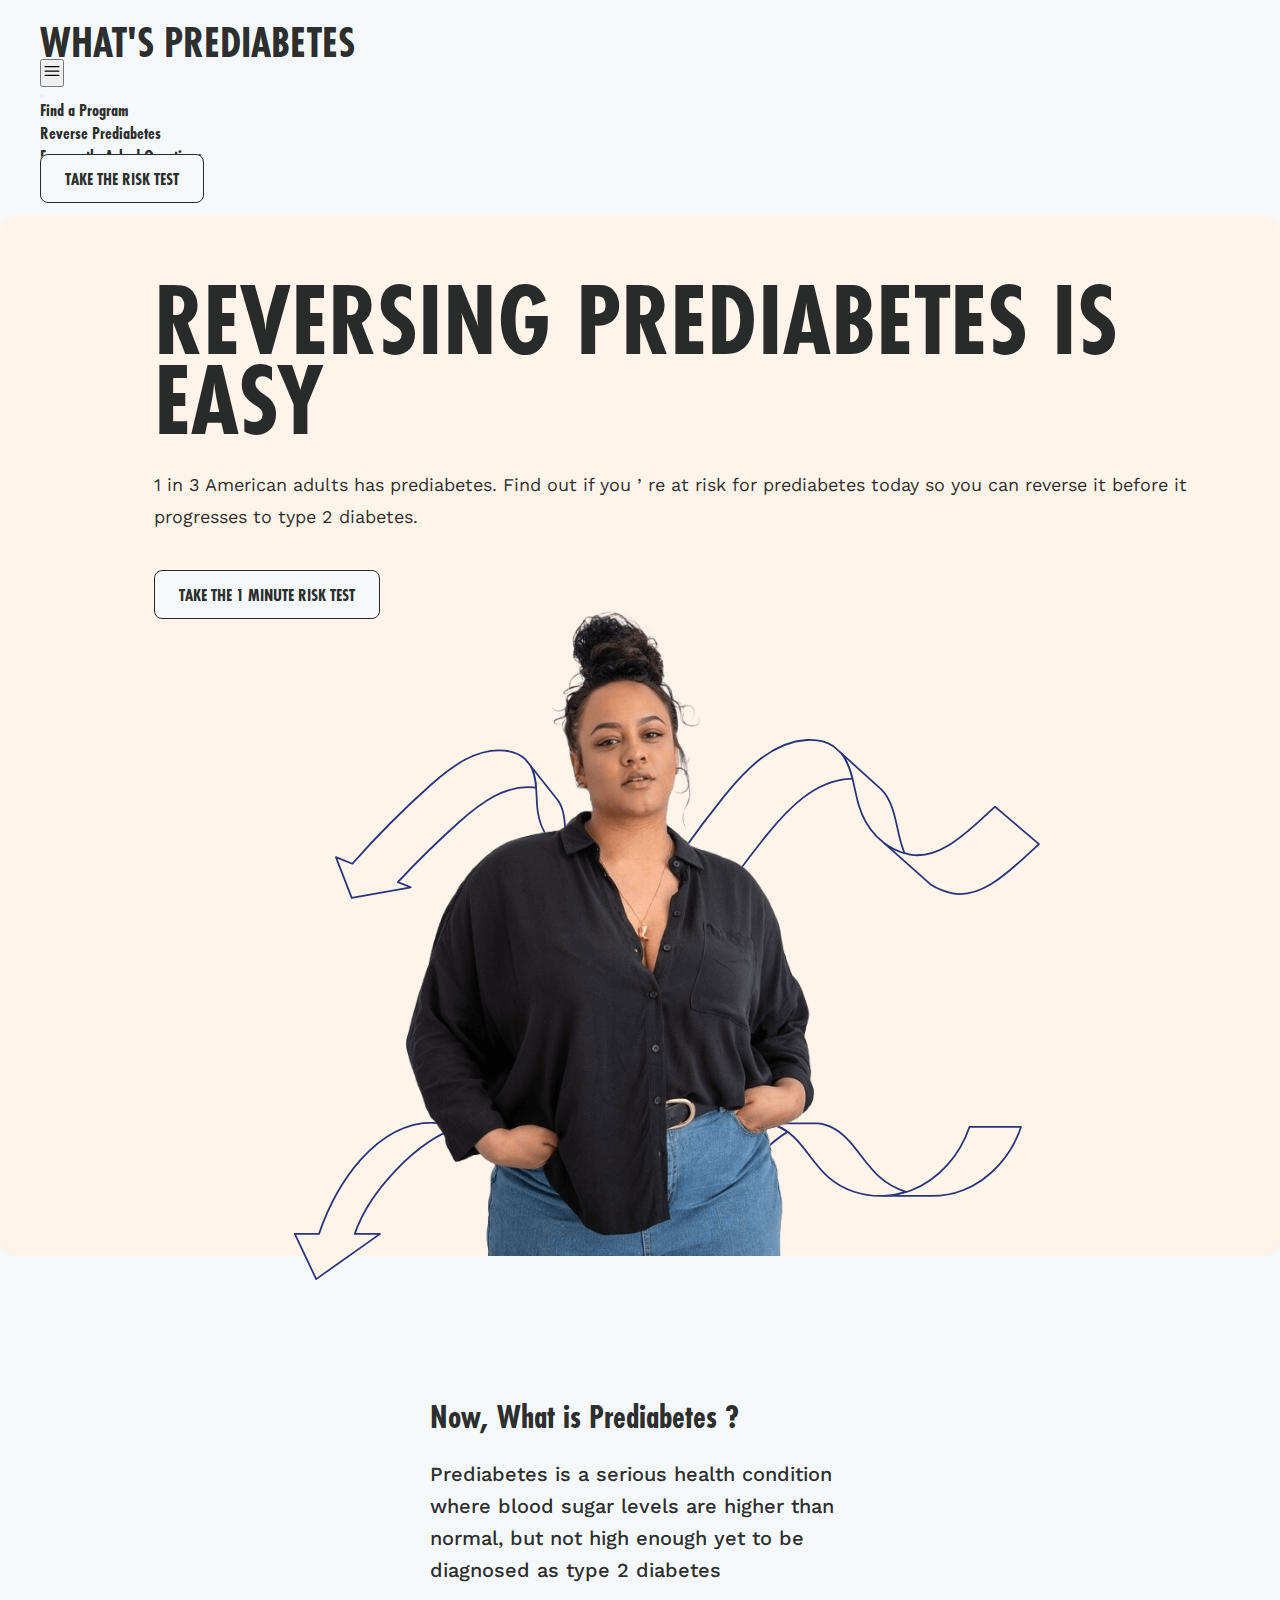
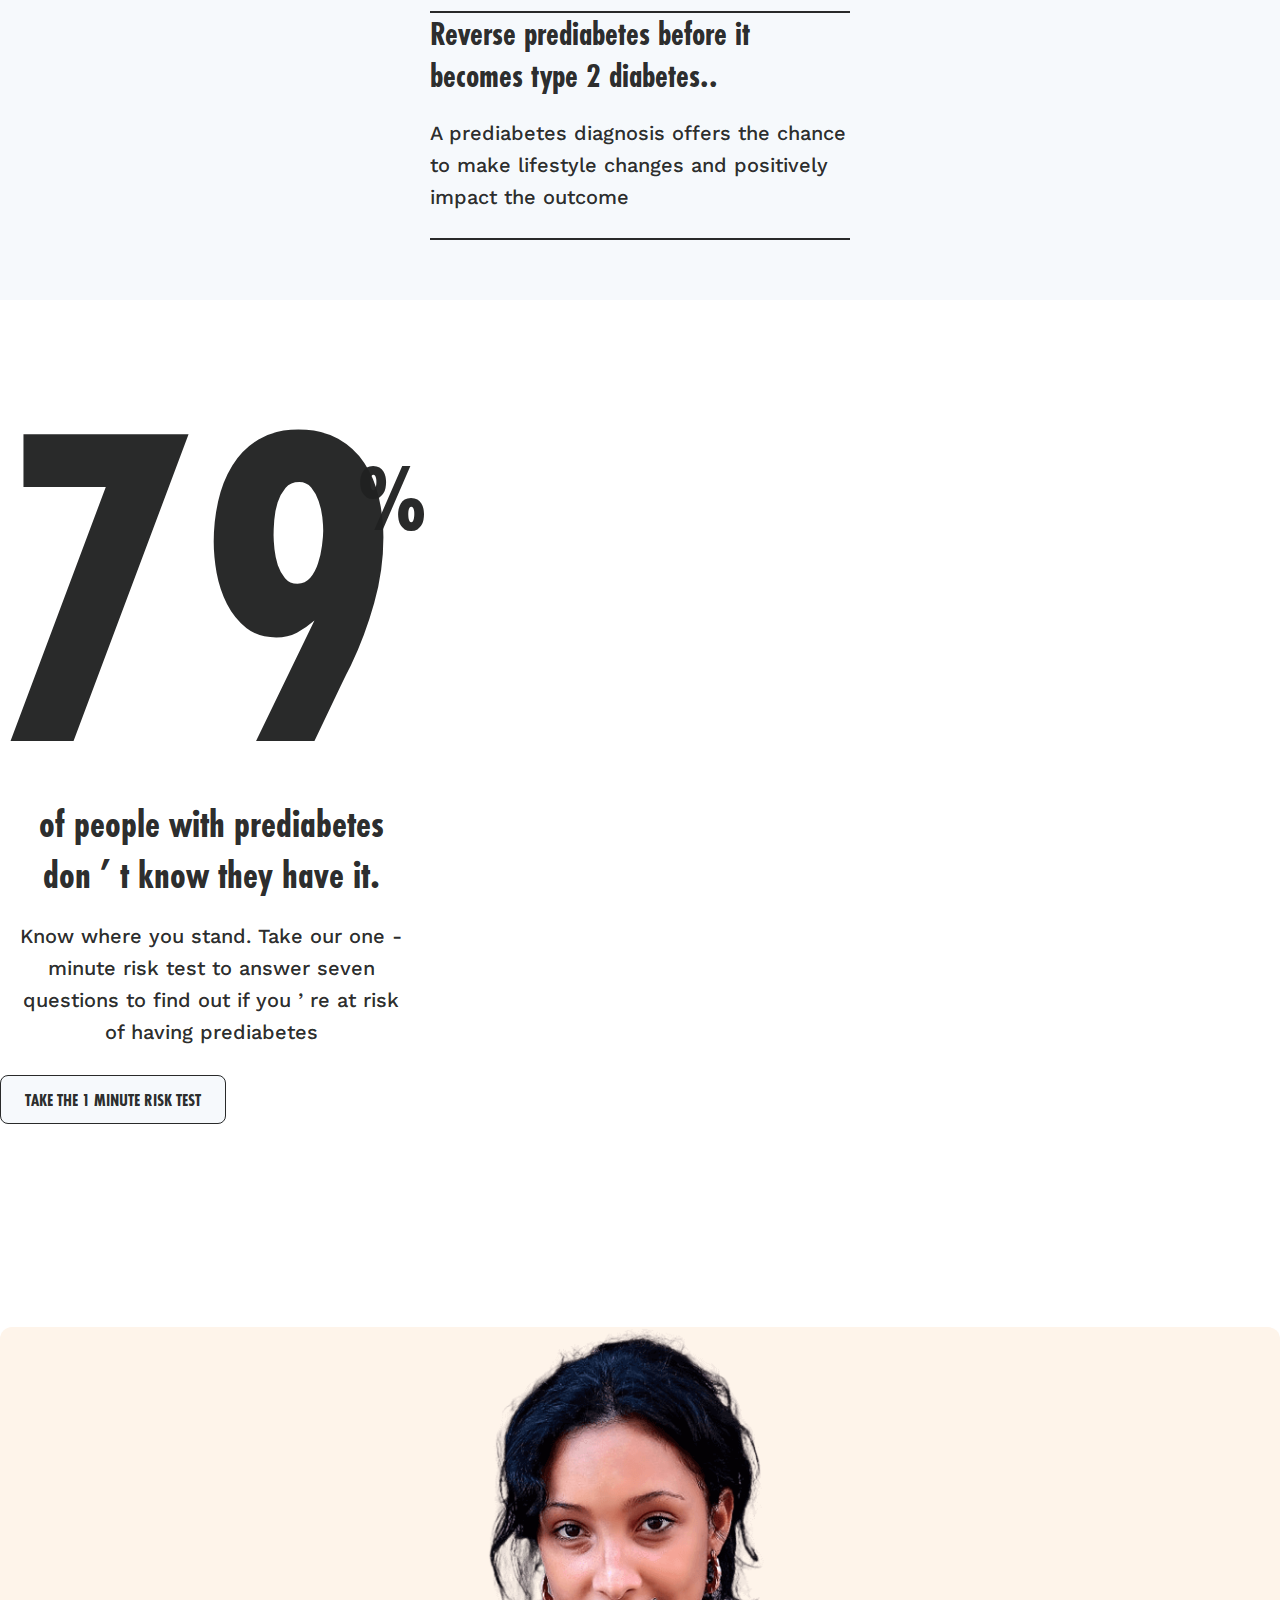
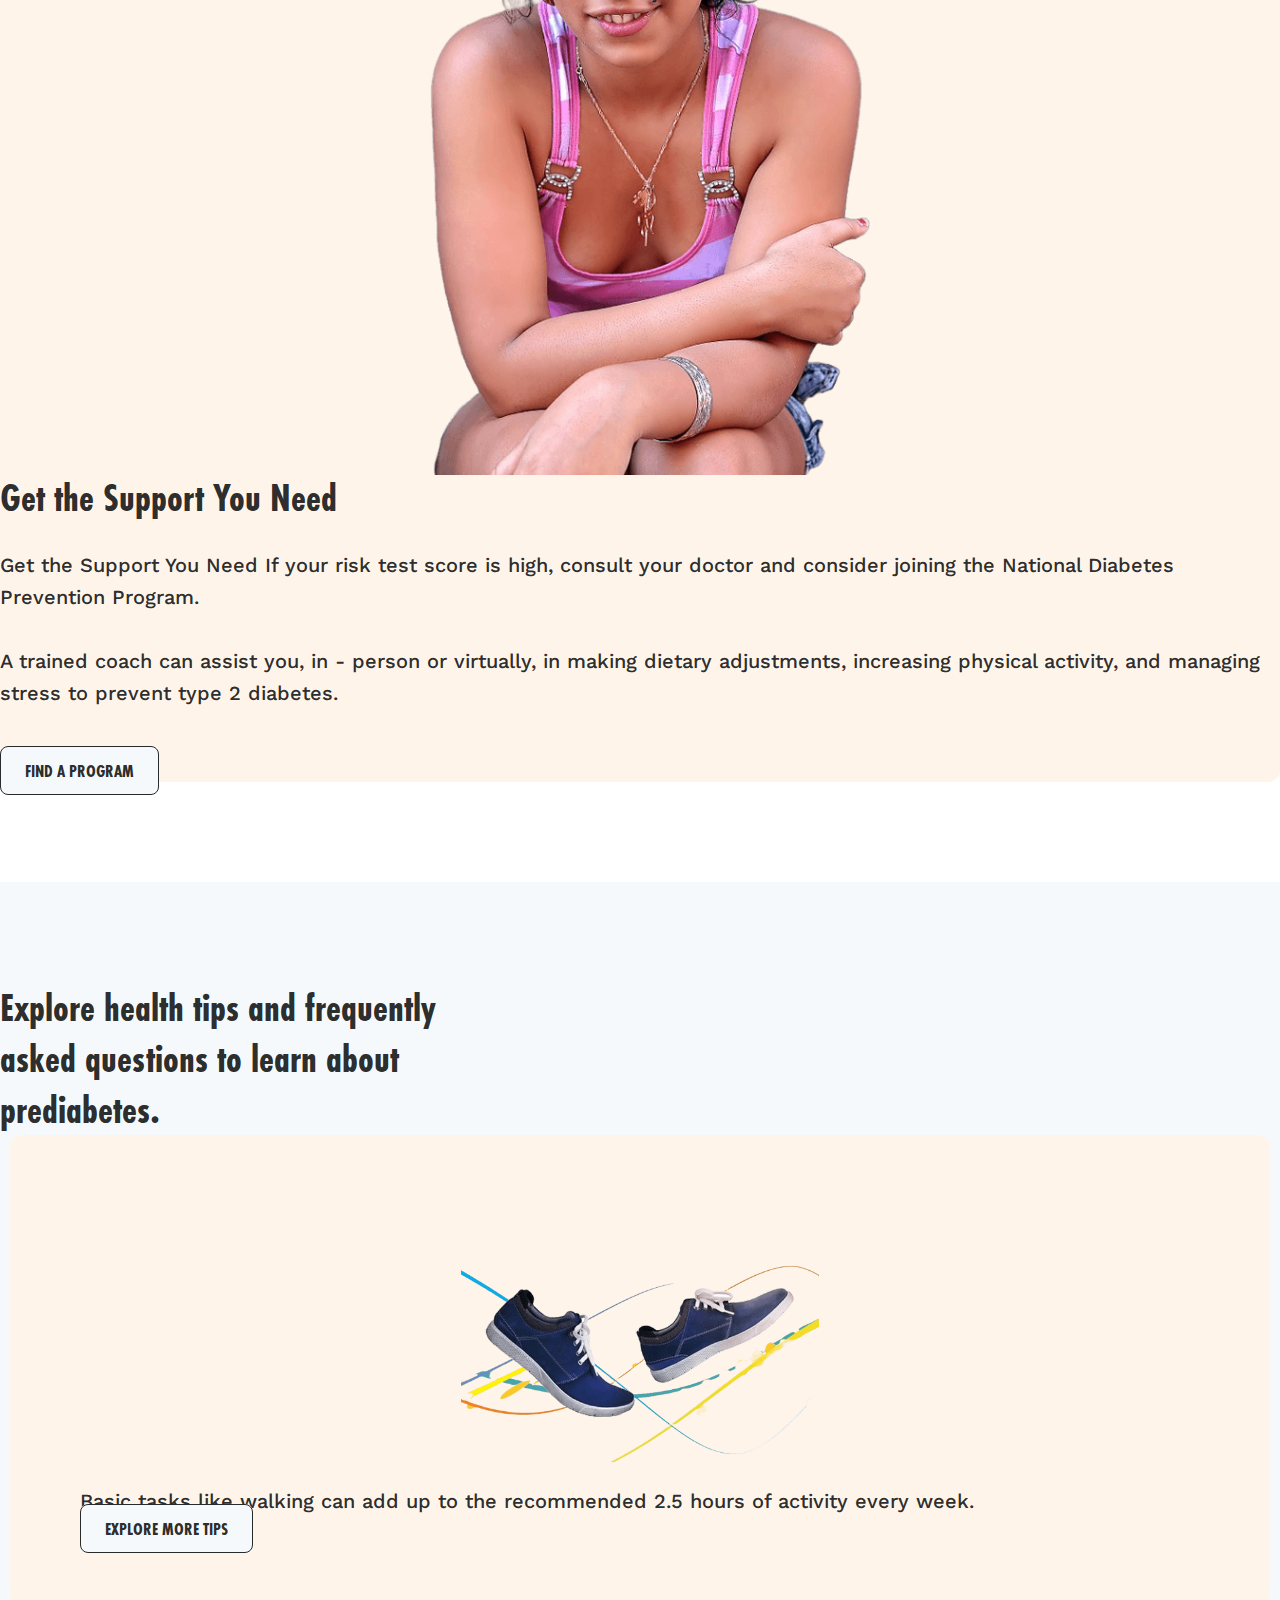
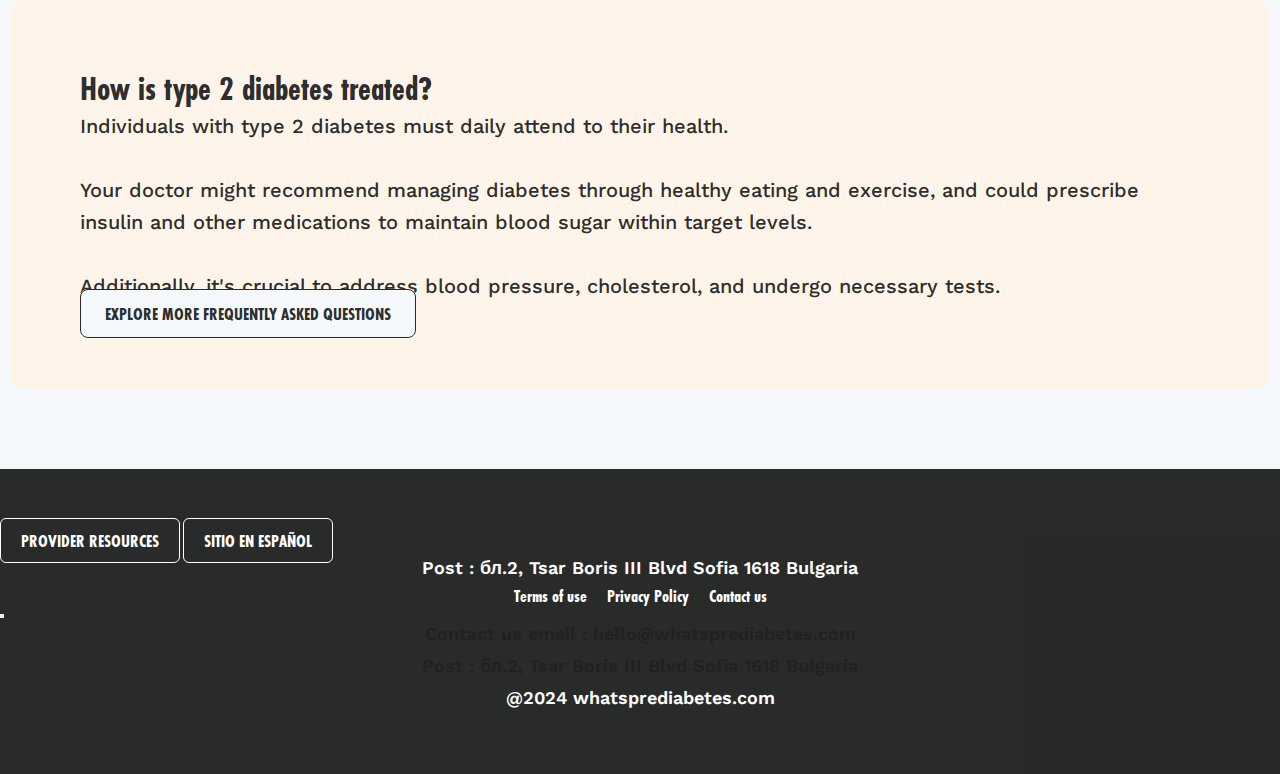
==== commit 0b8e9667: "ok" ====
--- a/index.html
+++ b/index.html
@@ -3,6 +3,8 @@
    <head>
       <meta charset="UTF-8" />
       <meta name="viewport" content="width=device-width, initial-scale=1.0" />
+      <meta name="google" content="notranslate" />
+
       <title>Do I have prediabetes?</title>
       <!-- Font Link -->
       <link href="https://fonts.googleapis.com/css2?family=Work+Sans:wght@400;500;600;700&display=swap" rel="stylesheet" />
@@ -34,6 +36,9 @@
 
    <body>
       <header class="main-header">
+         <nav>
+            <div id="google_translate_element"></div>
+         </nav>
          <nav class="navbar navbar-expand-xl bg-transparent text-brand">
             <a class="navbar-brand text-brand" href="./index.html">
                <h2 class="text-logo">what's prediabetes</h2>
@@ -259,7 +264,7 @@
                         <div class="col-md-7">
                            <div class="home-find-a-program-box">
                               <figure>
-                                 <img src="./assets/img/tinified_Homepage/Main.png" alt="" />
+                                 <img src="./assets/img/tinified_Homepage/Lower.png" alt="" />
                               </figure>
                            </div>
                         </div>
@@ -272,7 +277,7 @@
                                  <br />
                                  A trained coach can assist you, in - person or virtually, in making dietary adjustments, increasing physical activity, and managing stress to prevent type 2 diabetes.
                               </p>
-                              <a href="./take-the-risk-test.html" class="takeRisk w-50 text-center d-inline-block"> FIND A PROGRAM</a>
+                              <a href="./find-a-program.html" class="takeRisk w-50 text-center d-inline-block"> FIND A PROGRAM</a>
                            </div>
                         </div>
                      </div>
@@ -299,7 +304,7 @@
                      </figure>
                      <p class="text_20 font-medium text-brand mb-4 text-center">Basic tasks like walking can add up to the recommended 2.5 hours of activity every week.</p>
 
-                     <a href="https://doihaveprediabetes.org/reverse-prediabetes" class="takeRisk d-inline-block w-50 align-self-center text-center">EXPLORE MORE TIPS </a>
+                     <a href="./reverse-prediabetes/manage-weight.html" class="takeRisk d-inline-block w-50 align-self-center text-center">EXPLORE MORE TIPS </a>
                   </div>
                </div>
                <div class="col-md-6">
@@ -313,7 +318,7 @@
                         <br /><br />
                         Additionally, it's crucial to address blood pressure, cholesterol, and undergo necessary tests.
                      </p>
-                     <a href="https://doihaveprediabetes.org/faq" class="takeRisk d-inline-block w-100 text-center">EXPLORE MORE FREQUENTLY ASKED QUESTIONS </a>
+                     <a href="./faq/prediabetes.html" class="takeRisk d-inline-block w-100 text-center">EXPLORE MORE FREQUENTLY ASKED QUESTIONS </a>
                   </div>
                </div>
             </div>
@@ -328,18 +333,40 @@
                      <a class="footer-a" href="https://doihaveprediabetes.org/es">Sitio en Español</a>
                   </div>
                </div>
-               <div class="col-md-10 mt-5">
+               <div class="col-md-6 mt-4">
+                  <p>Post : бл.2, Tsar Boris III Blvd Sofia 1618 Bulgaria</p>
+               </div>
+               <div class="col-md-10 mt-2">
                   <ul class="footer-ul">
                      <li>
-                        <a href="#">Terms of use</a>
+                        <a href="https://www.google.com/" target="_blank">Terms of use</a>
                      </li>
                      <li>
-                        <a href="#">Contact us</a>
+                        <a href="https://www.google.com/" target="_blank">Privacy Policy</a>
                      </li>
                      <li>
-                        <a href="#">Contact us</a>
+                        <a href="#" data-bs-toggle="modal" data-bs-target="#staticBackdrop">Contact us</a>
+                        <!-- Button trigger modal -->
+                        <!-- <button type="button" class="btn btn-primary" >This is a bootstrap Modal</button> -->
                      </li>
                   </ul>
+                  <div class="modal fade" id="staticBackdrop" data-bs-backdrop="static" data-bs-keyboard="false" tabindex="-1" aria-labelledby="staticBackdropLabel" aria-hidden="true">
+                     <div class="modal-dialog modal-dialog-centered">
+                        <div class="modal-content">
+                           <div class="modal-header">
+                              <button type="button" class="btn-close" data-bs-dismiss="modal" aria-label="Close"></button>
+                           </div>
+                           <div class="modal-body">
+                              <div class="p-5">
+                                 <p class="text_16 font-medium text-brand">
+                                    Contact us email : hello@whatsprediabetes.com <br />
+                                    Post : бл.2, Tsar Boris III Blvd Sofia 1618 Bulgaria
+                                 </p>
+                              </div>
+                           </div>
+                        </div>
+                     </div>
+                  </div>
                </div>
                <div class="col-md-6">
                   <p>@2024 whatsprediabetes.com</p>
@@ -354,7 +381,19 @@
          integrity="sha384-ka7Sk0Gln4gmtz2MlQnikT1wXgYsOg+OMhuP+IlRH9sENBO0LRn5q+8nbTov4+1p"
          crossorigin="anonymous"
       ></script>
-
+      <script type="text/javascript">
+         function googleTranslateElementInit() {
+            new google.translate.TranslateElement(
+               {
+                  pageLanguage: "en", // Set the default language to English
+                  includedLanguages: "es,en", // Specify the languages to include (Spanish and English)
+               },
+               "google_translate_element"
+            );
+         }
+      </script>
+
+      <script type="text/javascript" src="https://translate.google.com/translate_a/element.js?cb=googleTranslateElementInit"></script>
       <script>
          // Show loading spinner while jQuery is being loaded
          document.getElementById("loadingSpinner").style.display = "block";
--- a/style.css
+++ b/style.css
@@ -823,7 +823,7 @@
 .answers-box {
     padding: 60px 40px;
     gap: 40px;
-    margin-bottom: 90px;
+    margin-bottom: 0px;
 }
 
 .answers-wrapper-inficator {
@@ -831,6 +831,18 @@
     top: 5px;
     left: 50%;
     transform: translateY(-50%);
+}
+
+.noopener a {
+    display: block;
+    text-align: center;
+}
+
+.noopener a img {
+    height: 130px;
+    object-fit: cover;
+    width: 70% !important;
+    margin: 0 auto;
 }
 
 .answers-wrapper-inficator svg path {
@@ -1175,6 +1187,7 @@
     background-color: var(--secondary-color);
     border-radius: 12px;
     height: 100%;
+    align-items: center;
 }
 
 .reverse-tab-content-row .col-md-4,
@@ -1220,6 +1233,23 @@
 
 .reverse-tab-content-box .strength {
     padding-left: 50px;
+}
+
+.strength h3 {
+    font-size: 22px;
+    font-weight: 700;
+}
+
+.strength ul {
+    display: flex;
+    flex-direction: column;
+    gap: 10px;
+    list-style: disc;
+}
+
+.strength ul li {
+    font-size: 18px;
+    font-weight: 500;
 }
 
 .reverse-tab-content-box-contact {
@@ -1605,4 +1635,24 @@
     color: #fff;
     font-weight: 600;
     text-align: center;
+    margin: 0;
+}
+
+#aboutSection h3 {
+    font-size: 44px;
+    font-weight: 700;
+    color: var(--text-color);
+    margin-bottom: 30px;
+    text-align: center;
+}
+
+#aboutSection p {
+    color: var(--text-color);
+    font-size: 18px;
+    font-weight: 500;
+    text-align: center;
+}
+
+.about-risk-test {
+    padding: 40px 0;
 }--- a/responsive.css
+++ b/responsive.css
@@ -3,6 +3,10 @@
     html,
     body {
         overflow-x: hidden;
+    }
+
+    .navbar-brand {
+        width: 50%;
     }
 
     h3 {
@@ -15,6 +19,47 @@
         display: none;
     }
 
+    .offcanvas-end {
+        width: 100%;
+    }
+
+    .navbar-nav {
+        gap: 20px !important;
+        margin-top: 15px;
+    }
+
+    .navbar .navbar-nav .nav-link {
+        color: var(--text-color) !important;
+        font-size: 18px;
+        font-weight: 700;
+        text-align: center;
+        border: 1px solid;
+        width: 60%;
+        margin: 0 auto;
+        border-radius: 6px;
+        padding: 11px;
+    }
+
+    .offcanvas-header {
+        justify-content: flex-end !important;
+        padding: 25px 43px;
+    }
+
+    .offcanvas-header .btn-close {
+        font-size: 16px;
+        color: var(--text-color);
+    }
+
+    .nav-item {
+        text-align: center;
+    }
+
+    .nav-item .takeRisk {
+        margin: 0 auto;
+        width: 60% !important;
+        display: block;
+
+    }
 
     .sr-step-counter {
         display: flex !important;
@@ -166,13 +211,18 @@
 
     .hero-section-box {
         padding: 30px;
+        text-align: center;
     }
 
     .hero-section-box h2 {
-        font-size: 44px;
+        font-size: 36px;
         font-weight: 700;
         margin-bottom: 30px;
         line-height: 42px;
+    }
+
+    .forth-section h2 {
+        font-size: 30px !important;
     }
 
     .hero-section-wrapper {
@@ -225,7 +275,7 @@
     }
 
     .takeRisk {
-        width: 70% !important;
+        width: 100% !important;
     }
 
     .explore-health-tips-wrapper .col-md-6 {
@@ -413,4 +463,44 @@
         padding: 0;
     }
 
+    .noopener a img {
+        width: 100%;
+        height: auto;
+    }
+
+    .isAllStepsCompleted-bar {
+        padding: 0 18px;
+    }
+
+    .isAllStepsCompleted-bar h1 {
+        font-size: 18px;
+    }
+
+    .isAllStepsCompleted-bar button {
+        padding: 8px 20px;
+    }
+
+    .erbyd-input-wrapper {
+        width: 100%;
+        flex-direction: column;
+        border: none;
+        border-radius: 0;
+        gap: 10px;
+    }
+
+    .erbyd-input-wrapper input {
+        width: 100%;
+        overflow: hidden;
+        border: 1px solid var(--text-color);
+        border-radius: 6px !important;
+
+    }
+
+    .erbyd-input-wrapper button {
+        width: 100%;
+        border-radius: 6px !important;
+        text-align: center;
+        display: flex;
+        justify-content: center;
+    }
 }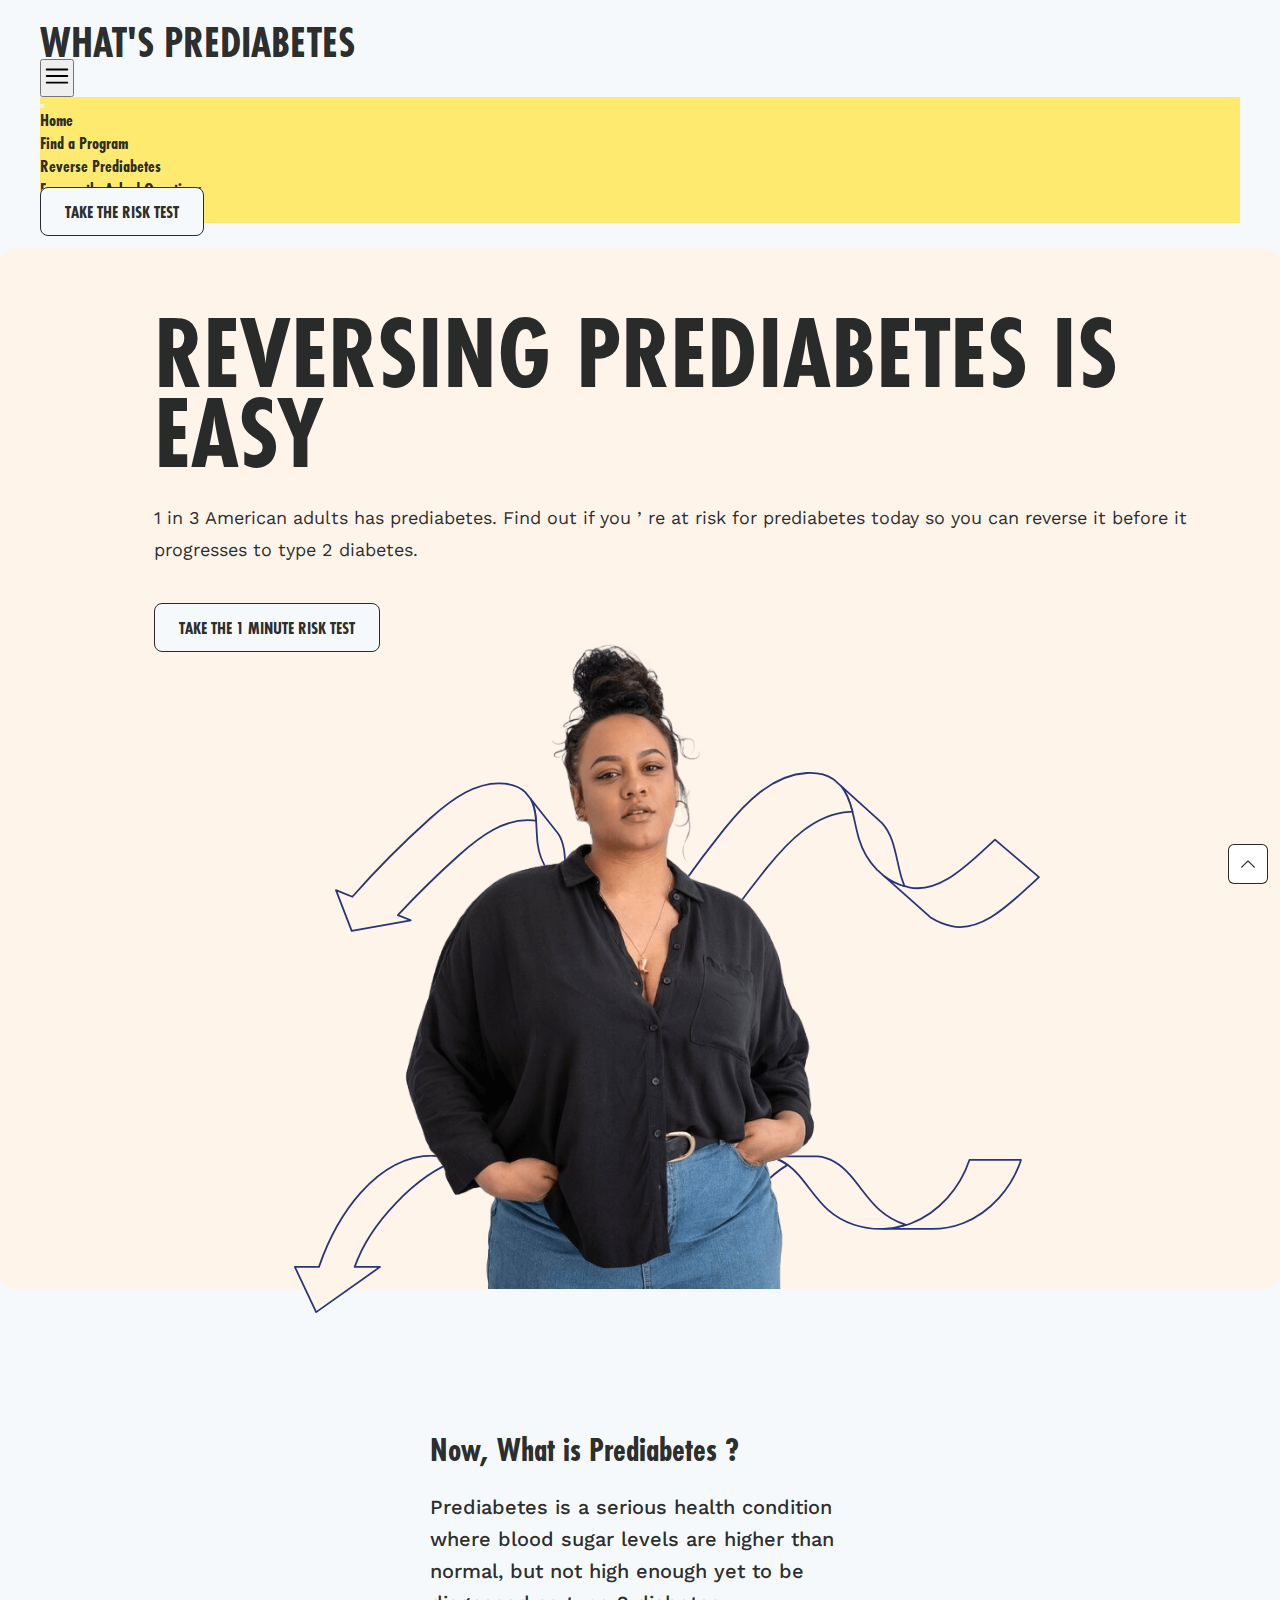
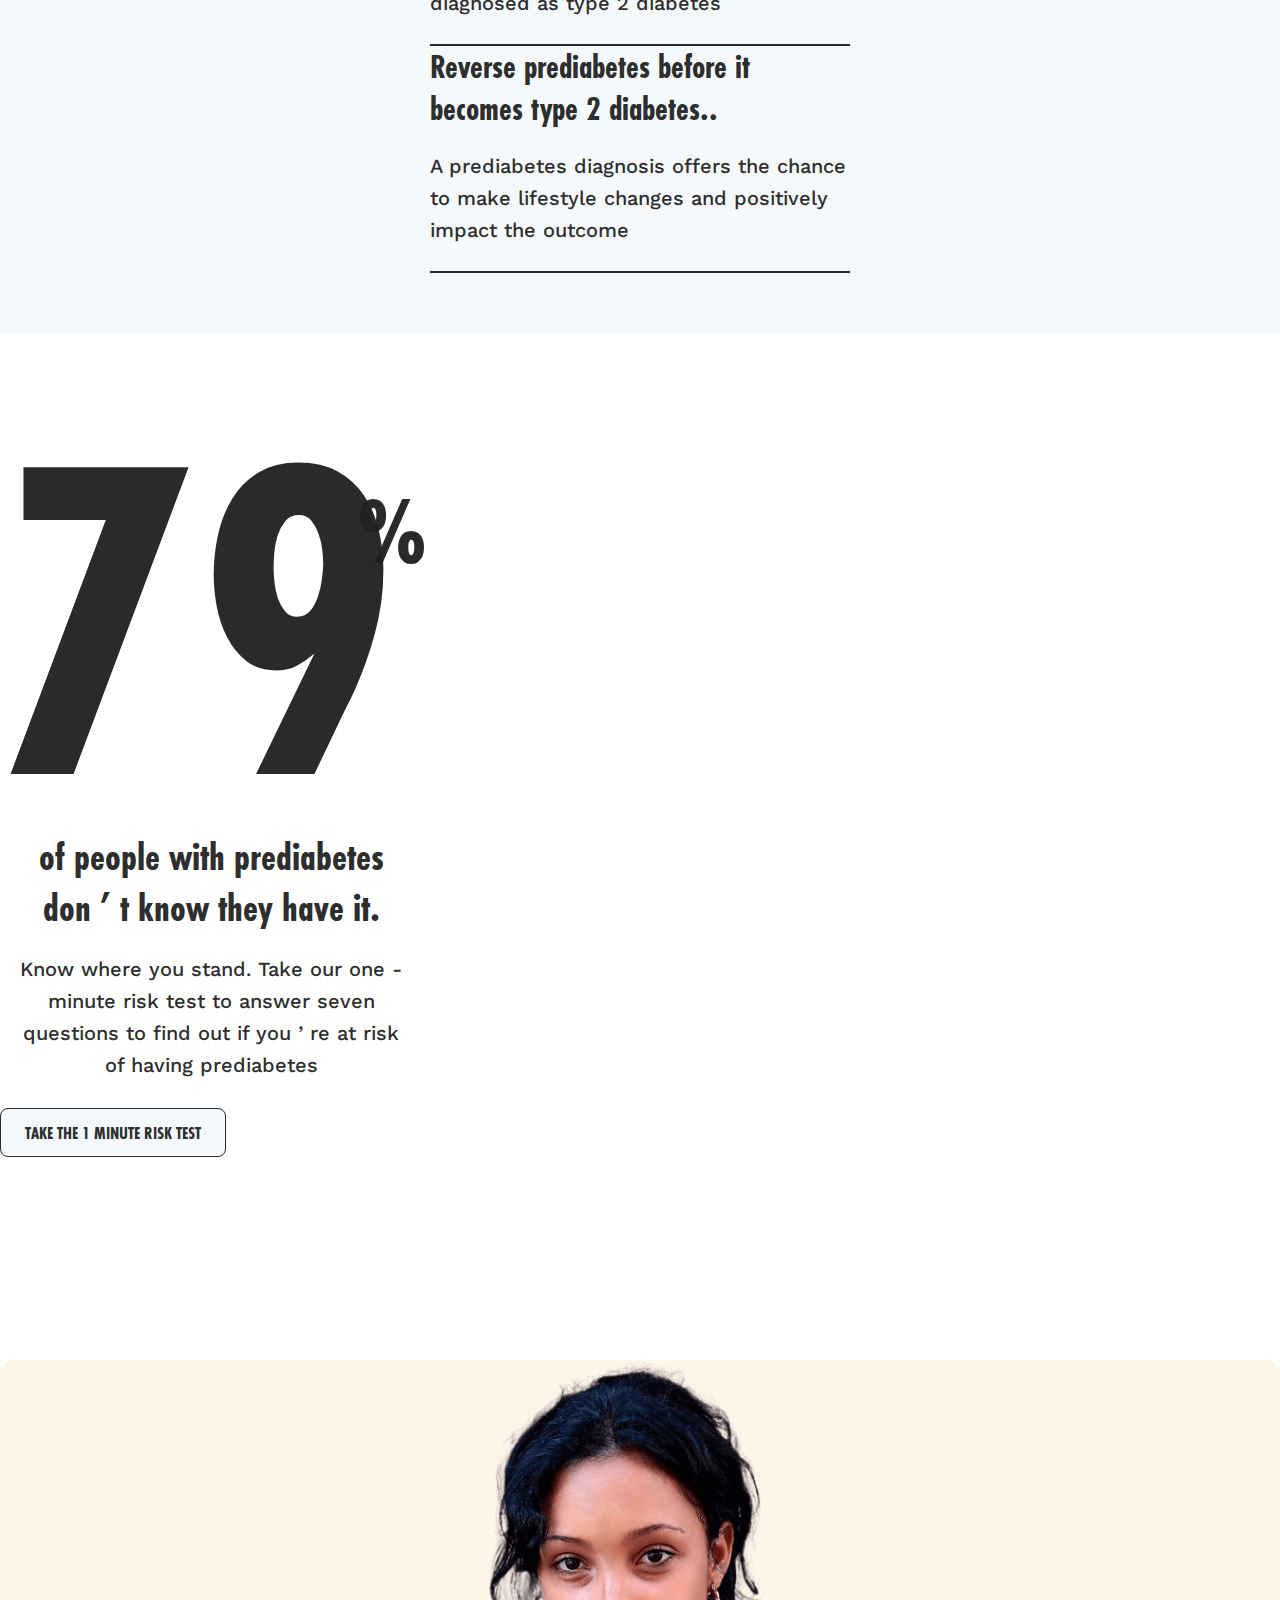
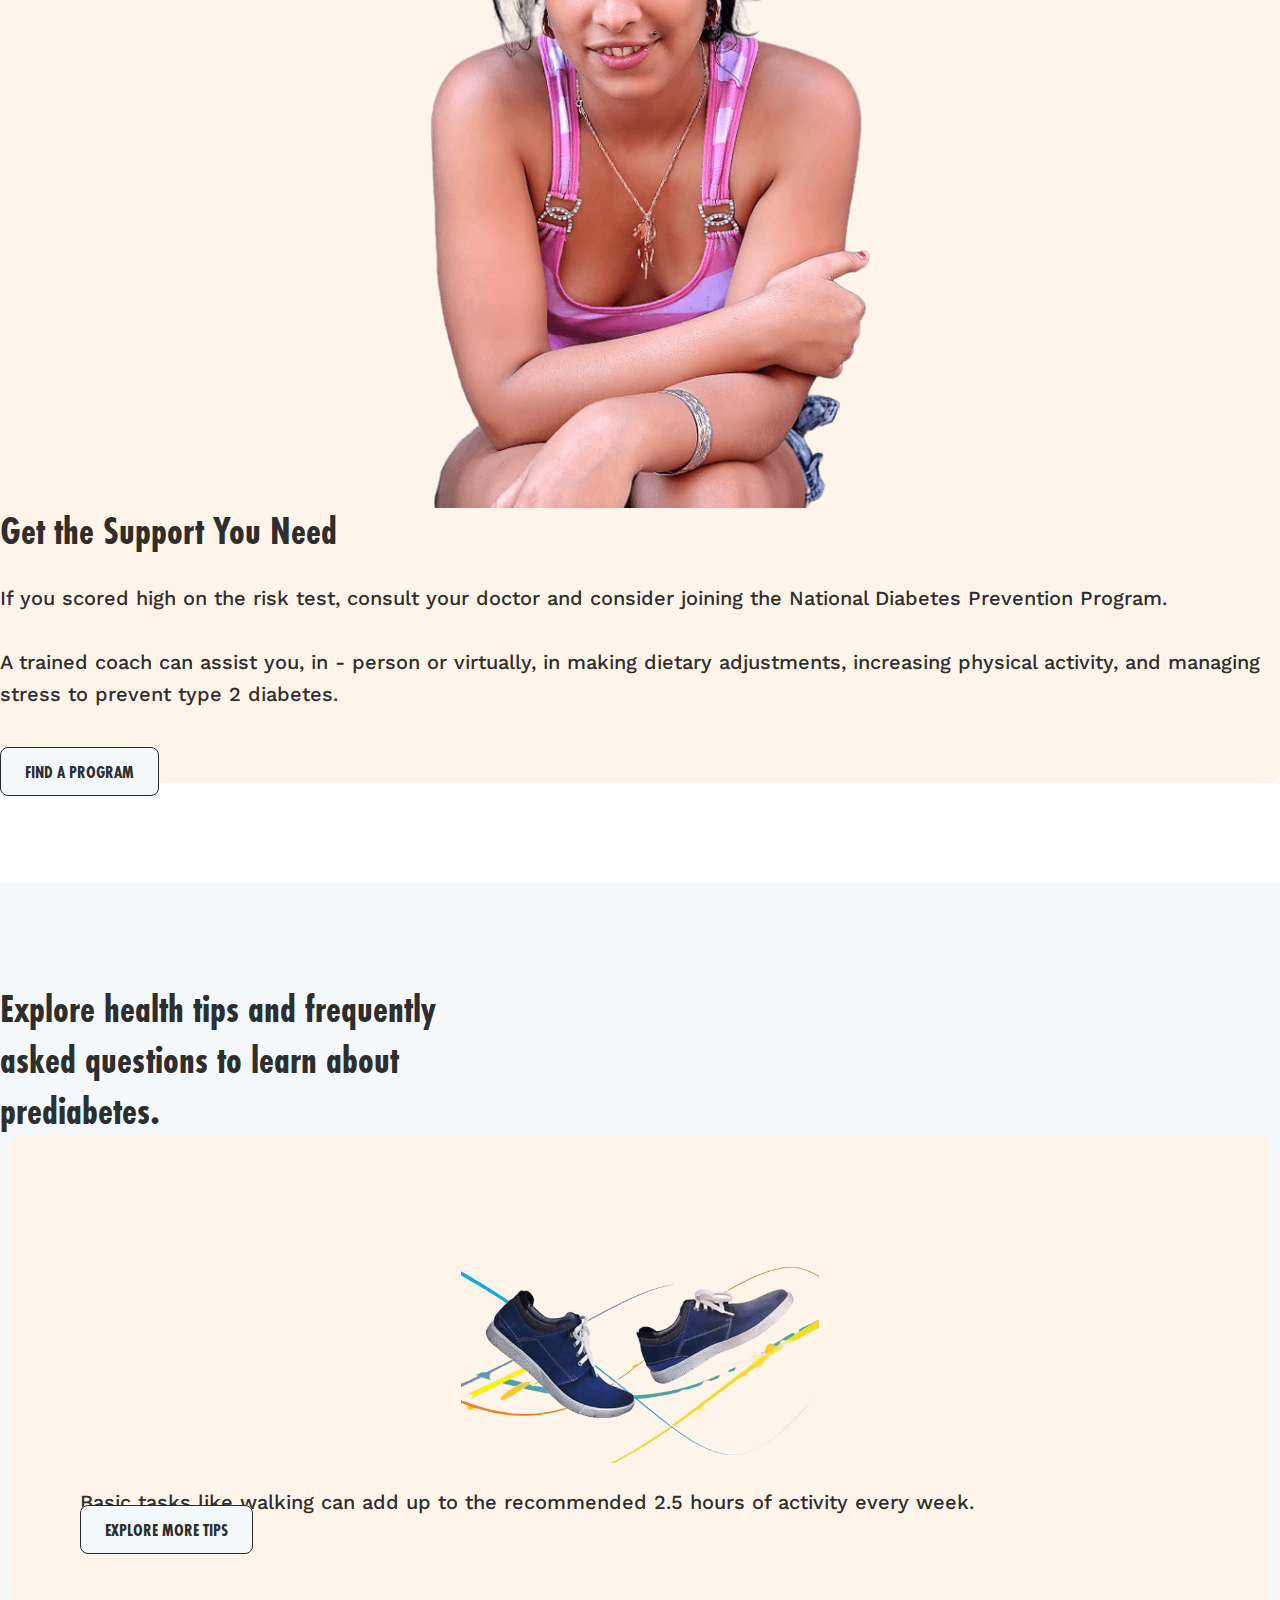
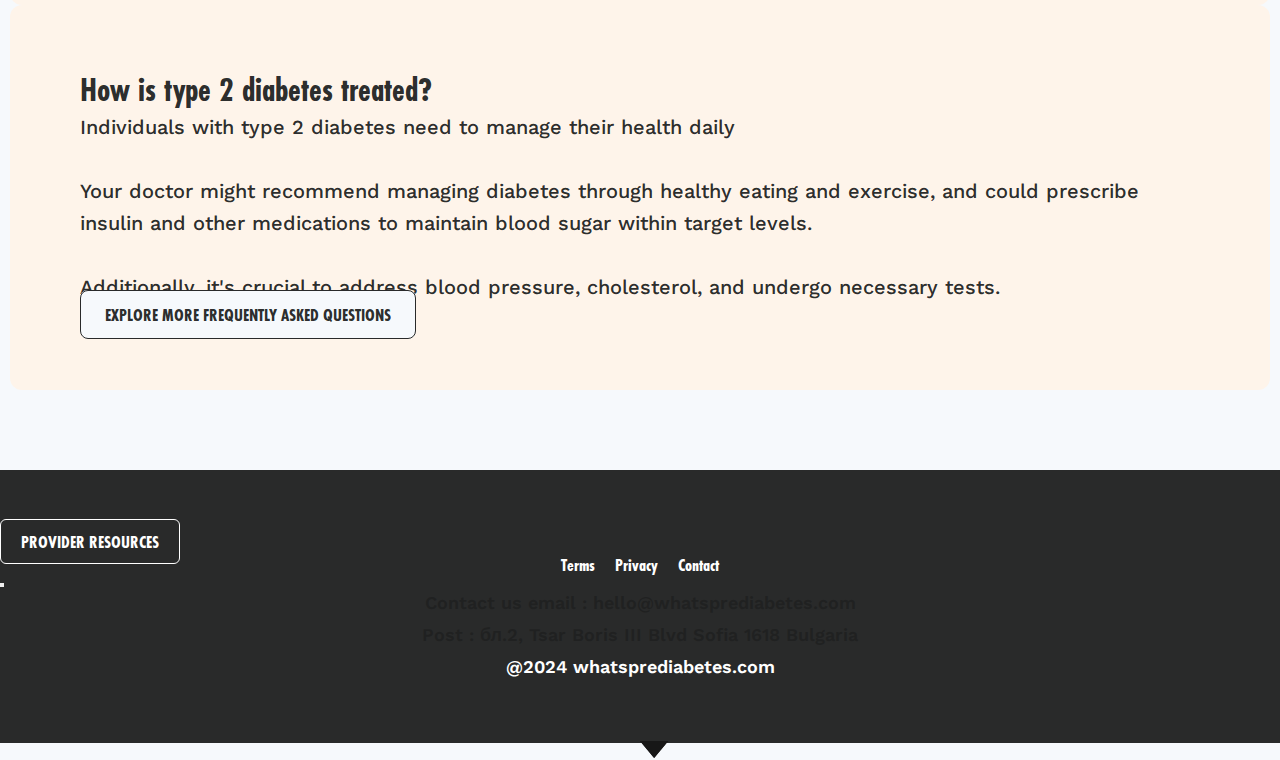
==== commit e5efd382: "ok" ====
--- a/index.html
+++ b/index.html
@@ -34,17 +34,14 @@
       </style>
    </head>
 
-   <body>
+   <body id="body">
       <header class="main-header">
-         <nav>
-            <div id="google_translate_element"></div>
-         </nav>
          <nav class="navbar navbar-expand-xl bg-transparent text-brand">
             <a class="navbar-brand text-brand" href="./index.html">
                <h2 class="text-logo">what's prediabetes</h2>
             </a>
             <button
-               class="navbar-toggler bg-dark text-white px-3 py-2"
+               class="navbar-toggler bg-transparent text-black px-3 py-2"
                type="button"
                data-bs-toggle="offcanvas"
                data-bs-target="#navbarOffcanvas"
@@ -52,7 +49,7 @@
                aria-expanded="false"
                aria-label="Toggle navigation"
             >
-               <svg xmlns="http://www.w3.org/2000/svg" fill="none" width="20px" viewBox="0 0 24 24" stroke-width="1.5" stroke="currentColor" class="w-6 h-6">
+               <svg xmlns="http://www.w3.org/2000/svg" fill="none" width="30px" viewBox="0 0 24 24" stroke-width="1.5" stroke="currentColor" class="w-6 h-6">
                   <path stroke-linecap="round" stroke-linejoin="round" d="M3.75 6.75h16.5M3.75 12h16.5m-16.5 5.25h16.5" />
                </svg>
             </button>
@@ -63,8 +60,11 @@
                <div class="offcanvas-body">
                   <div class="navbar-nav justify-content-end flex-grow-1 pe-3">
                      <ul class="navbar-nav mb-2 mb-lg-0 gap-4 text-uppercase">
+                        <li class="nav-item d-lg-none">
+                           <a class="nav-link active" href="./index.html" target="_self" title="">Home</a>
+                        </li>
                         <li class="nav-item">
-                           <a class="nav-link active" href="./find-a-program.html" target="_self" title="">Find a Program</a>
+                           <a class="nav-link" href="./find-a-program.html" target="_self" title="">Find a Program</a>
                         </li>
                         <li class="nav-item">
                            <a class="nav-link" href="./reverse-prediabetes/manage-weight.html" target="_self" title="">Reverse Prediabetes</a>
@@ -272,7 +272,8 @@
                            <div class="home-find-a-program-box p-5">
                               <h3>Get the Support You Need</h3>
                               <p>
-                                 Get the Support You Need If your risk test score is high, consult your doctor and consider joining the National Diabetes Prevention Program.
+                                 If you scored high on the risk test, consult your doctor and consider joining the National Diabetes Prevention Program.
+
                                  <br />
                                  <br />
                                  A trained coach can assist you, in - person or virtually, in making dietary adjustments, increasing physical activity, and managing stress to prevent type 2 diabetes.
@@ -311,7 +312,7 @@
                   <div class="explore-health-tips-box">
                      <h3 class="text_34 text-brand mb-4">How is type 2 diabetes treated?</h3>
                      <p class="text_20 font-medium text-brand mb-5">
-                        Individuals with type 2 diabetes must daily attend to their health.
+                        Individuals with type 2 diabetes need to manage their health daily
                         <br /><br />
                         Your doctor might recommend managing diabetes through healthy eating and exercise, and could prescribe insulin and other medications to maintain blood sugar within target
                         levels.
@@ -330,22 +331,19 @@
                <div class="col-md-10">
                   <div class="d-flex align-items-center gap-4 justify-content-center">
                      <a class="footer-a" href="https://www.cdc.gov/diabetes/prevention/details-about-the-program.html" target="_blank">Provider Resources</a>
-                     <a class="footer-a" href="https://doihaveprediabetes.org/es">Sitio en Español</a>
-                  </div>
-               </div>
-               <div class="col-md-6 mt-4">
-                  <p>Post : бл.2, Tsar Boris III Blvd Sofia 1618 Bulgaria</p>
-               </div>
+                  </div>
+               </div>
+
                <div class="col-md-10 mt-2">
                   <ul class="footer-ul">
                      <li>
-                        <a href="https://www.google.com/" target="_blank">Terms of use</a>
+                        <a href="https://www.google.com/" target="_blank">Terms </a>
                      </li>
                      <li>
-                        <a href="https://www.google.com/" target="_blank">Privacy Policy</a>
+                        <a href="https://www.google.com/" target="_blank">Privacy</a>
                      </li>
                      <li>
-                        <a href="#" data-bs-toggle="modal" data-bs-target="#staticBackdrop">Contact us</a>
+                        <a href="#" data-bs-toggle="modal" data-bs-target="#staticBackdrop">Contact </a>
                         <!-- Button trigger modal -->
                         <!-- <button type="button" class="btn btn-primary" >This is a bootstrap Modal</button> -->
                      </li>
@@ -375,25 +373,18 @@
          </div>
       </footer>
       <!-- js files -->
-
+      <a class="bottomToTop" href="#body">
+         <svg xmlns="http://www.w3.org/2000/svg" fill="none" width="20" viewBox="0 0 24 24" stroke-width="1.5" stroke="currentColor" class="w-6 h-6">
+            <path stroke-linecap="round" stroke-linejoin="round" d="m4.5 15.75 7.5-7.5 7.5 7.5" />
+         </svg>
+      </a>
       <script
          src="https://cdn.jsdelivr.net/npm/bootstrap@5.1.3/dist/js/bootstrap.bundle.min.js"
          integrity="sha384-ka7Sk0Gln4gmtz2MlQnikT1wXgYsOg+OMhuP+IlRH9sENBO0LRn5q+8nbTov4+1p"
          crossorigin="anonymous"
       ></script>
-      <script type="text/javascript">
-         function googleTranslateElementInit() {
-            new google.translate.TranslateElement(
-               {
-                  pageLanguage: "en", // Set the default language to English
-                  includedLanguages: "es,en", // Specify the languages to include (Spanish and English)
-               },
-               "google_translate_element"
-            );
-         }
-      </script>
-
-      <script type="text/javascript" src="https://translate.google.com/translate_a/element.js?cb=googleTranslateElementInit"></script>
+      <script type="text/javascript"></script>
+
       <script>
          // Show loading spinner while jQuery is being loaded
          document.getElementById("loadingSpinner").style.display = "block";
--- a/style.css
+++ b/style.css
@@ -37,6 +37,7 @@
 body {
     background-color: var(--barnd-color);
     color: var(--text-color);
+    position: relative;
 
 }
 
@@ -1211,7 +1212,7 @@
     font-size: 20px;
     font-weight: 500;
     margin-top: 50px;
-    line-height: 32px;
+    line-height: 28px;
 }
 
 .reverse-tab-content-box figure img {
@@ -1243,8 +1244,9 @@
 .strength ul {
     display: flex;
     flex-direction: column;
-    gap: 10px;
+    gap: 3px;
     list-style: disc;
+    margin-bottom: 0;
 }
 
 .strength ul li {
@@ -1655,4 +1657,148 @@
 
 .about-risk-test {
     padding: 40px 0;
+}
+
+.bottomToTop {
+    background-color: #fff;
+    border: 1px solid var(--text-color);
+    color: var(--text-color);
+    width: 40px;
+    height: 40px;
+    border-radius: 6px;
+    position: fixed;
+    bottom: 16px;
+    display: flex;
+    justify-content: center;
+    align-items: center;
+    right: 12px;
+}
+
+.offcanvas {
+    background-color: #ffea70;
+}
+
+.dropdown {
+    position: relative;
+    display: inline-block;
+}
+
+.dropbtn {
+    background-color: #4CAF50;
+    color: white;
+    padding: 16px;
+    font-size: 16px;
+    border: none;
+    cursor: pointer;
+}
+
+.dropdown-content {
+    display: none;
+    position: absolute;
+    background-color: #f9f9f9;
+    min-width: 160px;
+    z-index: 1;
+}
+
+.dropdown-content a {
+    color: black;
+    padding: 12px 16px;
+    text-decoration: none;
+    display: block;
+}
+
+.dropdown-content a:hover {
+    background-color: #f1f1f1;
+}
+
+.dropdown:hover .dropdown-content {
+    display: block;
+}
+
+.dropdown:hover .dropbtn {
+    background-color: #3e8e41;
+}
+
+.select-dropdown-wrapper {
+    display: none;
+    width: 100%;
+    justify-content: center;
+}
+
+.select-dropdown {
+    position: relative;
+    display: inline-block;
+    max-width: 100%;
+    width: 80%;
+    text-align: center;
+    margin: 0 auto;
+}
+
+.select-dropdown__button {
+    padding: 10px 15px 10px 15px;
+    background-color: var(--barnd-color);
+    color: #616161;
+    border: 1px solid #cecece;
+    border-radius: 3px;
+    cursor: pointer;
+    width: 100%;
+    text-align: left;
+    border-radius: 8px;
+    font-size: 18px;
+    display: flex;
+    justify-content: space-between;
+    align-items: center;
+}
+
+.select-dropdown__button::focus {
+    outline: none;
+}
+
+.select-dropdown__button .zmdi-chevron-down {
+    position: absolute;
+    right: 10px;
+    top: 12px;
+}
+
+.select-dropdown__list {
+    position: absolute;
+    display: block;
+    left: 0;
+    right: 0;
+    max-height: 300px;
+    overflow: auto;
+    margin: 0;
+    padding: 0;
+    list-style-type: none;
+    opacity: 0;
+    pointer-events: none;
+    transform-origin: top left;
+    transform: scale(1, 0);
+    transition: all ease-in-out 0.3s;
+    z-index: 2;
+}
+
+.select-dropdown__list.active {
+    opacity: 1;
+    pointer-events: auto;
+    transform: scale(1, 1);
+}
+
+.select-dropdown__list-item {
+    display: block;
+    list-style-type: none;
+    padding: 10px 20px;
+    background: var(--secondary-color);
+    font-size: 16px;
+    line-height: 1.4;
+    cursor: pointer;
+    color: var(--text-color);
+    transition: all ease-in-out 0.3s;
+    text-align: left;
+}
+
+.select-dropdown__list-item a {
+    color: var(--text-color);
+    display: inline-block;
+    width: 100%;
 }--- a/responsive.css
+++ b/responsive.css
@@ -210,7 +210,7 @@
     }
 
     .hero-section-box {
-        padding: 30px;
+        padding: 30px 14px;
         text-align: center;
     }
 
@@ -221,12 +221,21 @@
         line-height: 42px;
     }
 
+    .forth-section {
+        padding-top: 44px;
+    }
+
     .forth-section h2 {
         font-size: 30px !important;
     }
 
     .hero-section-wrapper {
         margin: 0 20px;
+    }
+
+    .text-logo {
+        font-size: 30px;
+        line-height: 25px;
     }
 
     .top-img-svg,
@@ -237,12 +246,20 @@
         transform: translate(-50%, -20%)
     }
 
+    .second-section {
+        padding-top: 40px;
+    }
+
     .second-section-box {
         padding: 30px;
     }
 
     .bg-url-hp-stat-bg-arrow {
         display: none;
+    }
+
+    .third-section {
+        padding-bottom: 0;
     }
 
     .third-section-content {
@@ -259,6 +276,19 @@
         font-size: 90px;
         top: -45px;
         right: 8px;
+    }
+
+    .reverse-tab-wrapper {
+        display: none !important;
+    }
+
+    .home-find-a-program-box figure {
+        width: 100% !important;
+    }
+
+    .home-find-a-program-box figure img {
+        width: 60%;
+        margin: 0 auto;
     }
 
     .home-find-a-program-wrapper {
@@ -373,12 +403,16 @@
         padding: 20px 0;
     }
 
+
+
     .reverse-tab-content-box .strength h3 {
-        font-size: 26px !important;
-    }
-
-    .reverse-tab-content-box .strength h3 {
-        font-size: 18px;
+        font-size: 35px;
+        text-align: center;
+    }
+
+
+    .reverse-tab-content-box .strength p {
+        text-align: center !important;
     }
 
     .reverse-hero-section {
@@ -503,4 +537,8 @@
         display: flex;
         justify-content: center;
     }
+
+    .select-dropdown-wrapper {
+        display: flex !important;
+    }
 }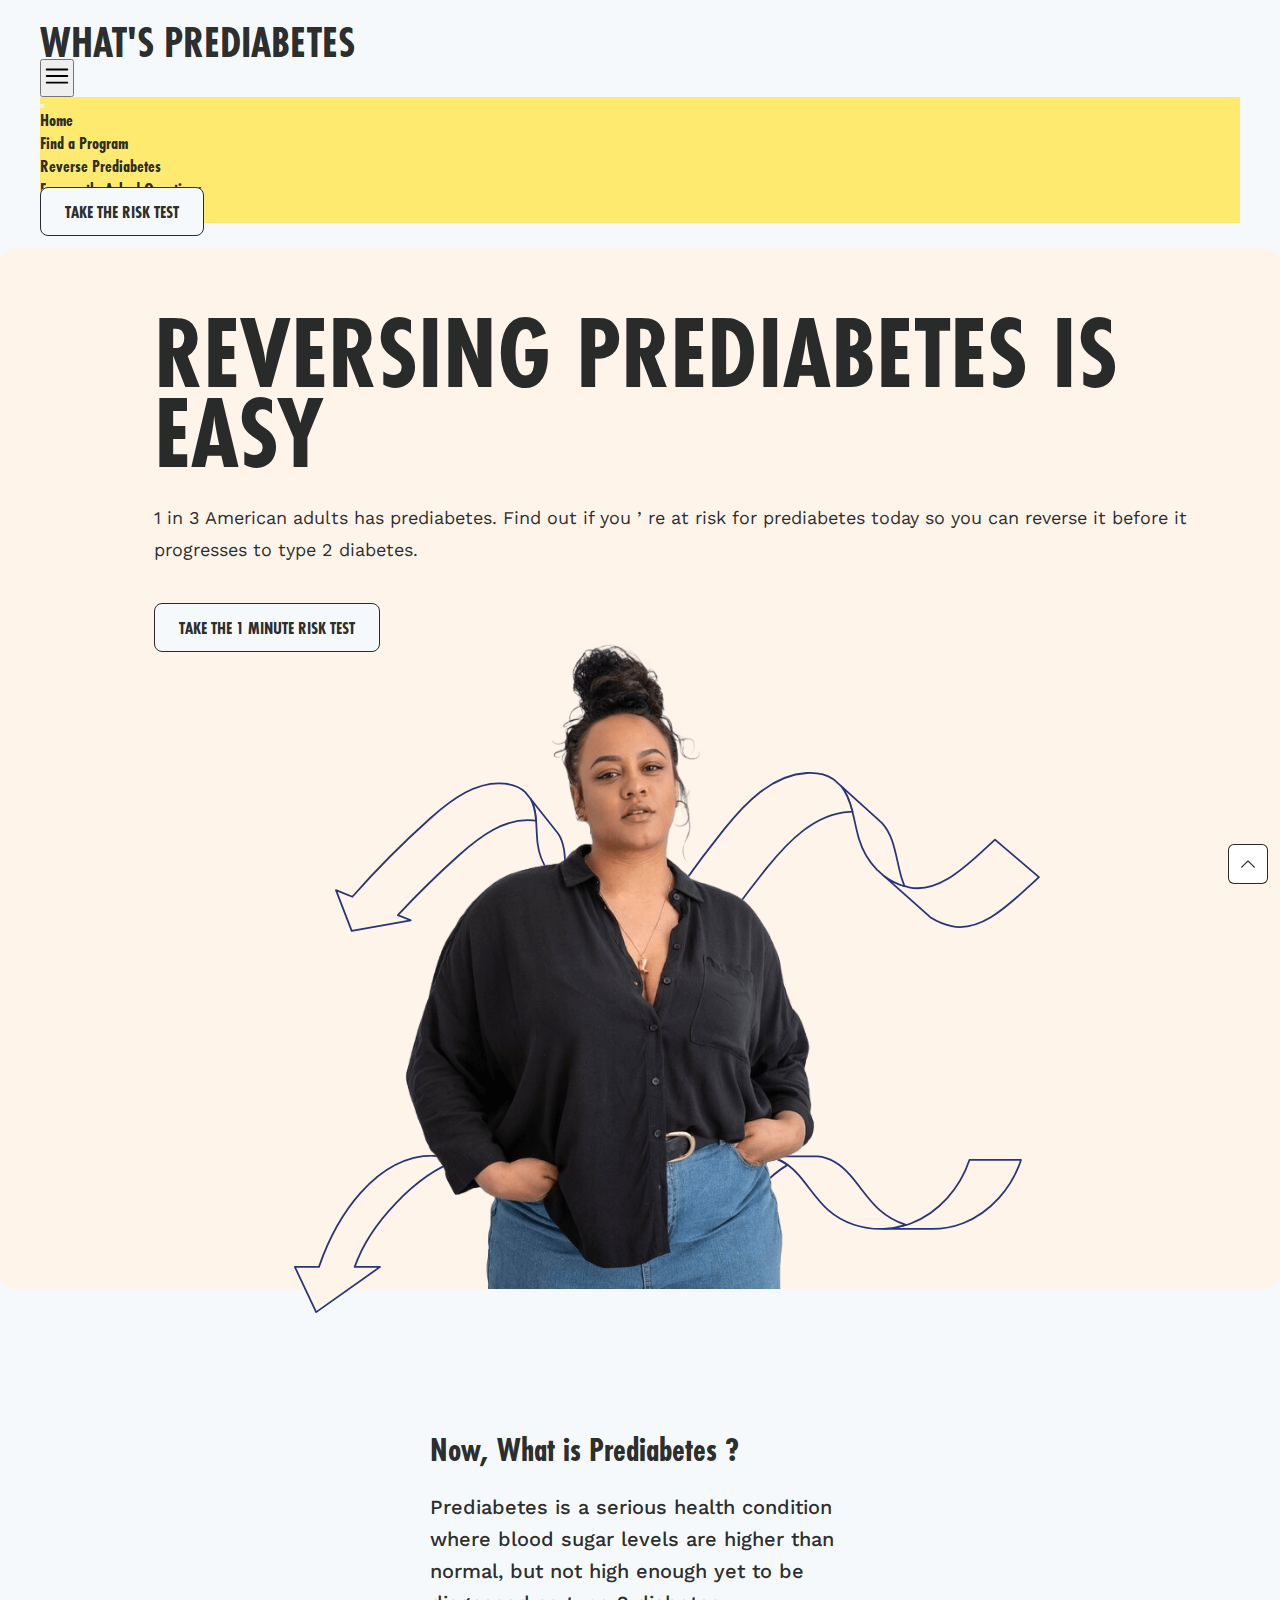
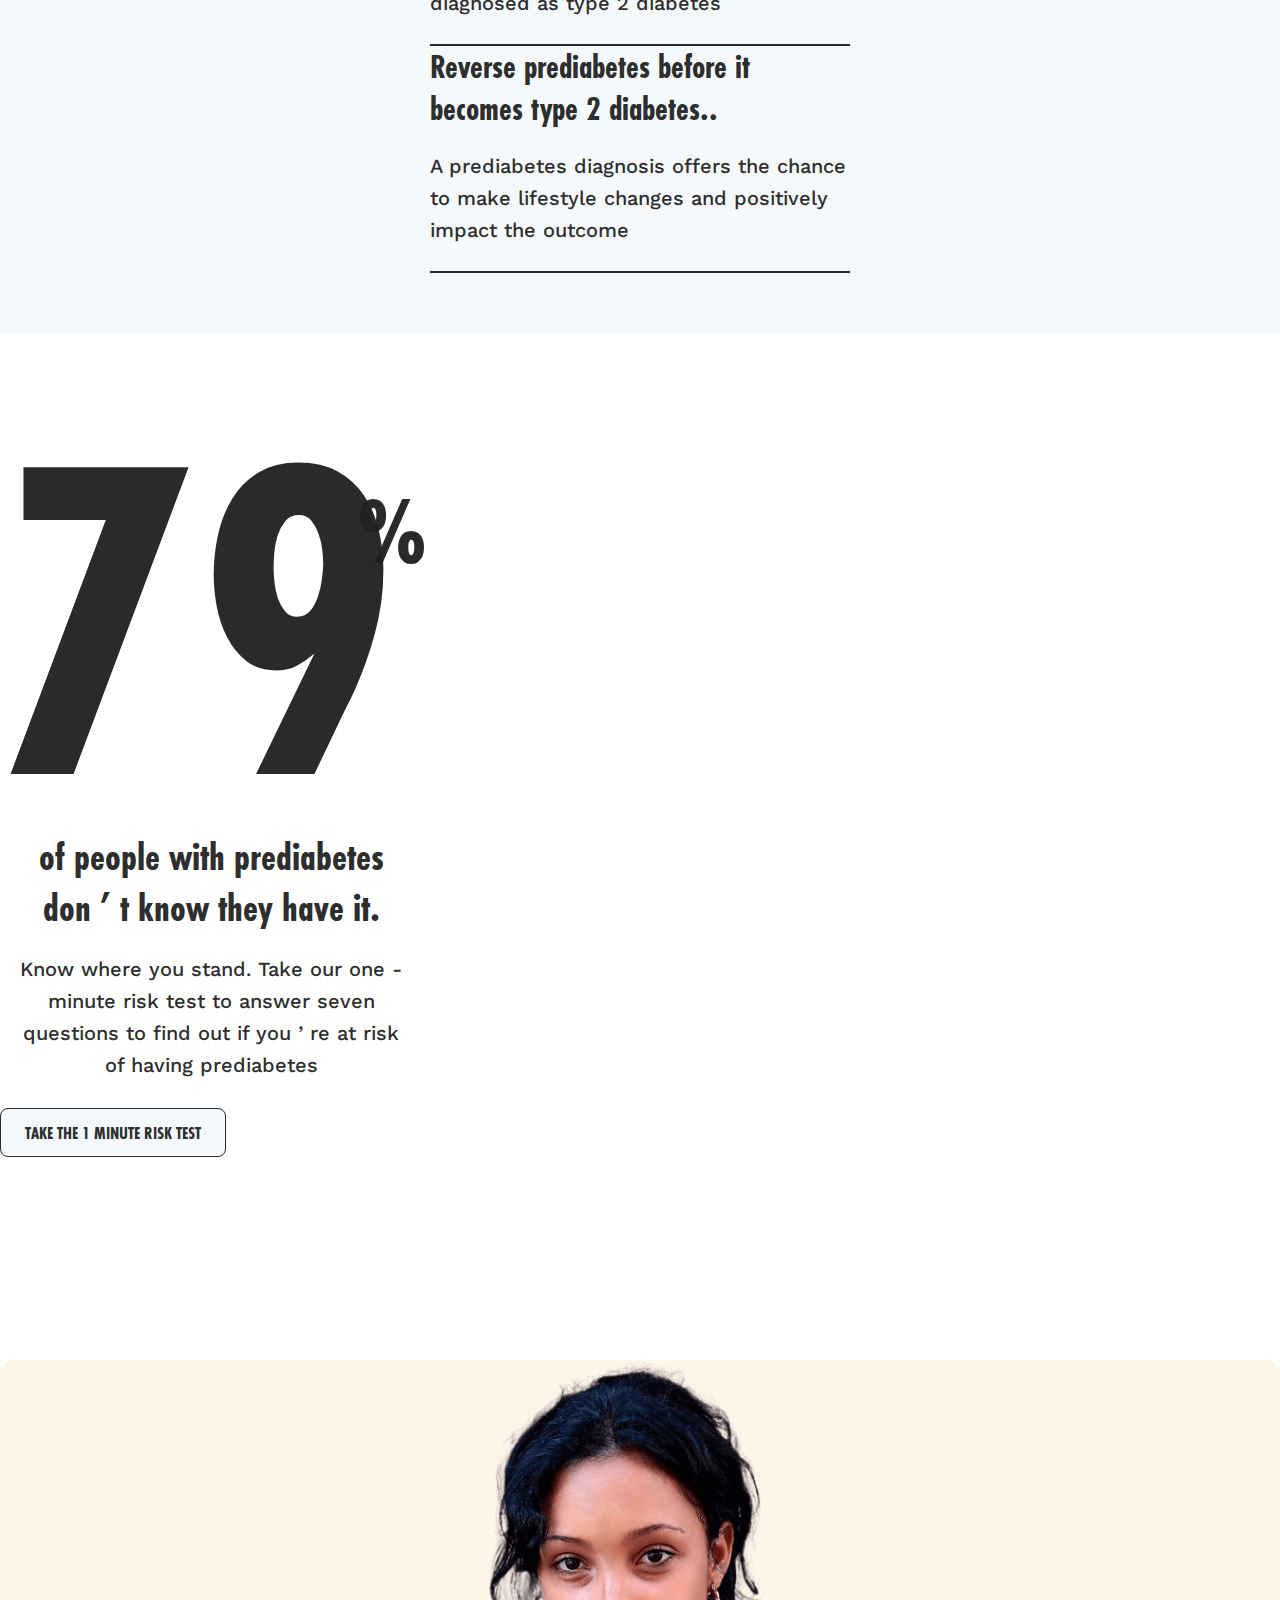
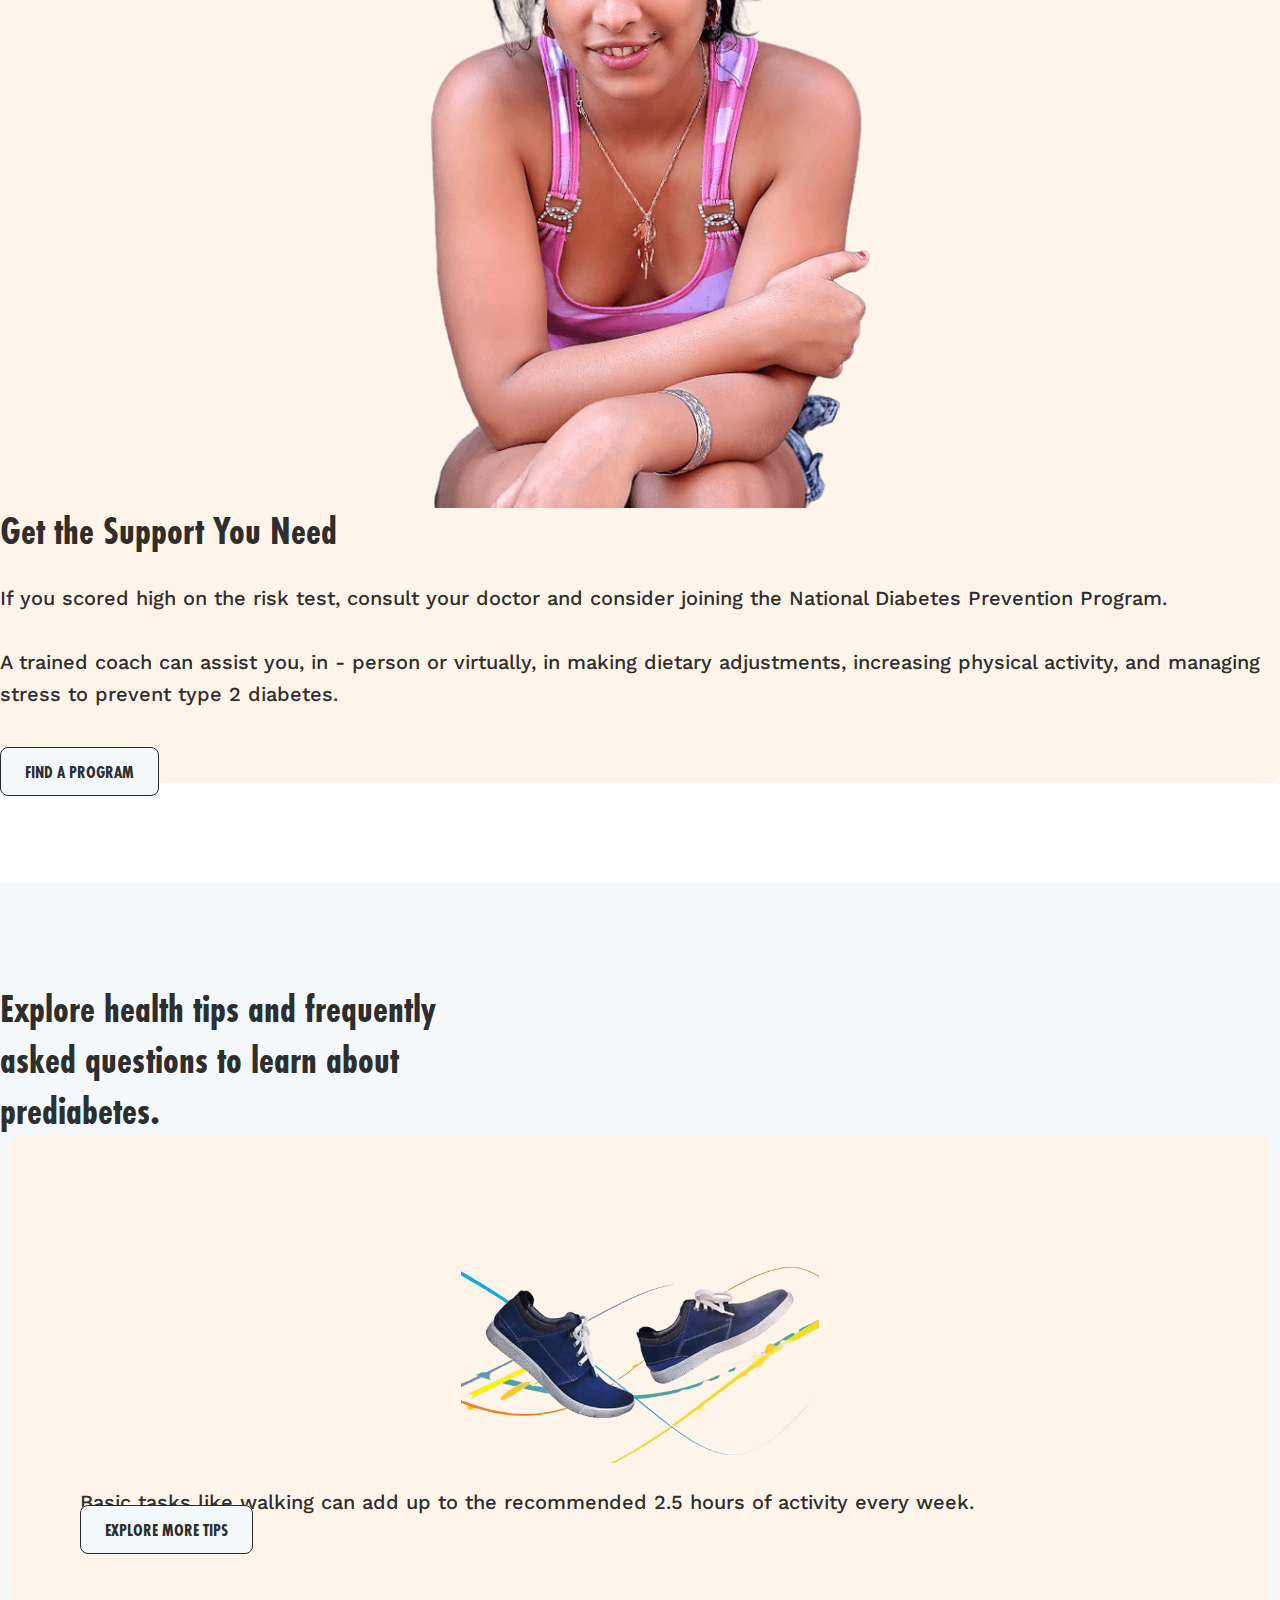
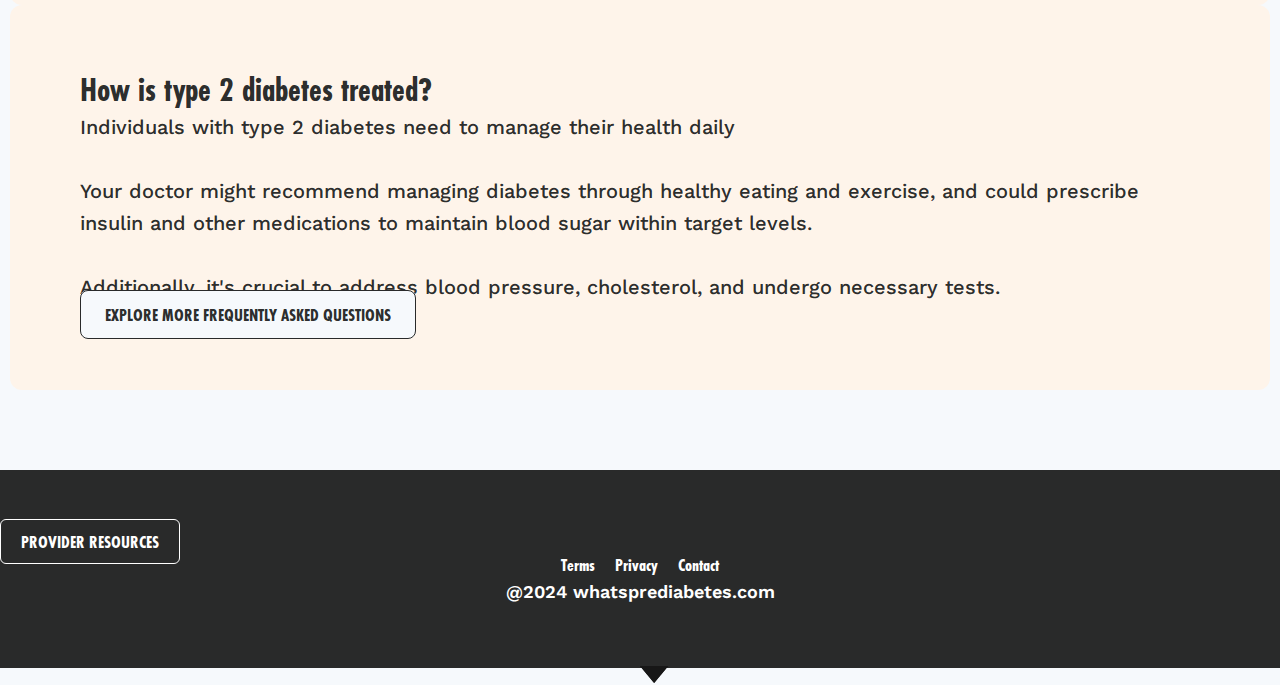
==== commit 6659bc05: "ok" ====
--- a/index.html
+++ b/index.html
@@ -337,34 +337,17 @@
                <div class="col-md-10 mt-2">
                   <ul class="footer-ul">
                      <li>
-                        <a href="https://www.google.com/" target="_blank">Terms </a>
+                        <a href="https://pastebin.com/9k2Sj7D0" target="_blank">Terms </a>
                      </li>
                      <li>
-                        <a href="https://www.google.com/" target="_blank">Privacy</a>
+                        <a href="https://pastebin.com/dxawUgHW target=" _blank">Privacy</a>
                      </li>
                      <li>
-                        <a href="#" data-bs-toggle="modal" data-bs-target="#staticBackdrop">Contact </a>
-                        <!-- Button trigger modal -->
-                        <!-- <button type="button" class="btn btn-primary" >This is a bootstrap Modal</button> -->
+                        <a href="https://pastebin.com/vSujuJwv" >Contact </a>
+                        
                      </li>
                   </ul>
-                  <div class="modal fade" id="staticBackdrop" data-bs-backdrop="static" data-bs-keyboard="false" tabindex="-1" aria-labelledby="staticBackdropLabel" aria-hidden="true">
-                     <div class="modal-dialog modal-dialog-centered">
-                        <div class="modal-content">
-                           <div class="modal-header">
-                              <button type="button" class="btn-close" data-bs-dismiss="modal" aria-label="Close"></button>
-                           </div>
-                           <div class="modal-body">
-                              <div class="p-5">
-                                 <p class="text_16 font-medium text-brand">
-                                    Contact us email : hello@whatsprediabetes.com <br />
-                                    Post : бл.2, Tsar Boris III Blvd Sofia 1618 Bulgaria
-                                 </p>
-                              </div>
-                           </div>
-                        </div>
-                     </div>
-                  </div>
+                  
                </div>
                <div class="col-md-6">
                   <p>@2024 whatsprediabetes.com</p>
--- a/style.css
+++ b/style.css
@@ -669,7 +669,7 @@
     text-align: center;
     display: flex;
     align-items: center;
-    justify-content: space-between;
+    justify-content: center;
     padding: 0 40px;
     width: 100%;
 }
@@ -1184,7 +1184,7 @@
 
 .reverse-tab-content-box {
     padding: 32px;
-    border: 1px solid #cccccc;
+    /* border: 1px solid #cccccc; */
     background-color: var(--secondary-color);
     border-radius: 12px;
     height: 100%;
@@ -1252,6 +1252,11 @@
 .strength ul li {
     font-size: 18px;
     font-weight: 500;
+}
+
+.strength-ad h4 {
+    font-size: 22px;
+    font-weight: 700;
 }
 
 .reverse-tab-content-box-contact {
@@ -1748,6 +1753,7 @@
     display: flex;
     justify-content: space-between;
     align-items: center;
+    text-transform: uppercase;
 }
 
 .select-dropdown__button::focus {
@@ -1801,4 +1807,76 @@
     color: var(--text-color);
     display: inline-block;
     width: 100%;
+    text-transform: uppercase;
+}
+
+.subpageVisit {
+    display: none;
+    justify-content: center;
+    align-items: center;
+    flex-direction: column;
+}
+
+.subpageVisit li a {
+    padding: 15px 10px;
+    color: var(--text-color);
+    font-size: 18px;
+    display: flex;
+    align-items: center;
+    gap: 20px;
+    text-transform: uppercase;
+}
+
+.subpageVisit li:first-child {
+    border-bottom: 2px solid var(--text-color);
+}
+
+.subpageVisit li .second-page {
+    flex-direction: row-reverse;
+}
+
+.subpageVisit li .second-page svg {
+    transform: rotate(180deg);
+}
+
+.accordion-button {
+    font-size: 20px;
+    background-color: transparent;
+    font-family: 'Futura PT' !important;
+}
+
+.accordion-button span {
+    width: 75%;
+}
+
+.accordion-item {
+    background-color: transparent !important;
+    border: none !important;
+    border-bottom: 2px solid var(--text-color) !important;
+}
+
+.accordion-button:not(.collapsed) {
+    background-color: transparent !important;
+    box-shadow: none !important;
+    color: var(--text-color) !important;
+}
+
+.accordion-button:focus {
+    border: none !important;
+    box-shadow: none !important;
+}
+
+.accordion-button::after {
+    width: 3.25rem;
+    height: 3.25rem;
+
+    background-size: 2.25rem;
+}
+
+.accordion {
+    display: none;
+}
+
+.z-10 {
+    z-index: 10;
 }--- a/responsive.css
+++ b/responsive.css
@@ -69,6 +69,10 @@
         display: none;
     }
 
+    .step-from-section {
+        padding-top: 0;
+    }
+
     .step-from__right-side {
         width: 100%;
     }
@@ -88,7 +92,7 @@
     .step-form__img {
         width: 50%;
         margin: 0 auto;
-        padding: 31px 40px;
+        padding: 20px 0;
     }
 
     .step-form__container {
@@ -109,7 +113,7 @@
     }
 
     .step-form__content {
-        padding: 24px;
+        padding: 10px 24px;
     }
 
     .isAllStepsCompleted-content {
@@ -328,6 +332,11 @@
 
     .find-program-sub-box {
         border: none;
+        border-bottom: 2px solid var(--text-color);
+    }
+
+    .find-program-sub-wrapper>.col-md-4:nth-of-type(3) .find-program-sub-box {
+        border: none;
     }
 
     .find-program-third-box-svg {
@@ -386,8 +395,17 @@
         margin-top: 20px;
     }
 
+    .reverse-tab-content-section h2 {
+        margin-top: 0 !important;
+    }
+
     .reverse-tab-content-box .seniors-img {
         width: 100%;
+    }
+
+    .reverse-tab-content-box p {
+        margin-top: 10px;
+        padding: 10px 20px;
     }
 
     .imagine-yourself-section {
@@ -395,14 +413,25 @@
     }
 
     .reverse-tab-content-box {
-        padding: 30px;
-        margin: 10px;
+        padding: 0 !important;
+
+        margin: 0px 10px 0px 10px;
+    }
+
+    .reverse-tab-content-box .seniors-img img {
+        border-bottom-left-radius: 0 !important;
+        border-bottom-right-radius: 0 !important;
+
     }
 
     .reverse-tab-content-box .strength {
-        padding: 20px 0;
-    }
-
+        padding: 20px 25px;
+    }
+
+    .reverse-tab-content-box .col-md-6 {
+        padding: 0 !important;
+        margin-top: 0 !important;
+    }
 
 
     .reverse-tab-content-box .strength h3 {
@@ -410,9 +439,19 @@
         text-align: center;
     }
 
+    .strength-ad h3 {
+        text-align: left !important;
+    }
+
+    .reverse-tab-content-box .strength-ad p {
+        text-align: left !important;
+    }
+
+
 
     .reverse-tab-content-box .strength p {
-        text-align: center !important;
+        text-align: center;
+        padding: 0 !important;
     }
 
     .reverse-hero-section {
@@ -454,6 +493,10 @@
         width: 50% !important;
     }
 
+    .accordion {
+        display: block;
+    }
+
     .prediabetes-box h3 {
         font-size: 26px !important;
     }
@@ -463,9 +506,30 @@
     }
 
     .prediabetes-row {
-        padding: 30px 18px;
+        padding: 30px 25px;
         margin-right: 10px;
         margin-left: 10px;
+    }
+
+    .prediabetes-row h3 {
+        font-size: 26px !important;
+        text-align: left !important;
+        font-family: 'Futura PT' !important;
+        width: 80%;
+        line-height: 32px !important;
+    }
+
+    .prediabetes-row .col-md-6 {
+        display: none;
+    }
+
+    .prediabetes-three-row .col-md-6 {
+        display: none;
+    }
+
+    .prediabetes-row-two .col-md-6,
+    .prediabetes-three-row-block .col-md-6 {
+        display: block !important;
     }
 
     .prediabetes-three-row {
@@ -483,6 +547,10 @@
         width: 100%;
     }
 
+    .prediabetes-tab-content-section {
+        padding-top: 30px;
+    }
+
     .prediabetes-tab-content-box {
 
         padding: 30px 30px;
@@ -541,4 +609,8 @@
     .select-dropdown-wrapper {
         display: flex !important;
     }
+
+    .subpageVisit {
+        display: flex;
+    }
 }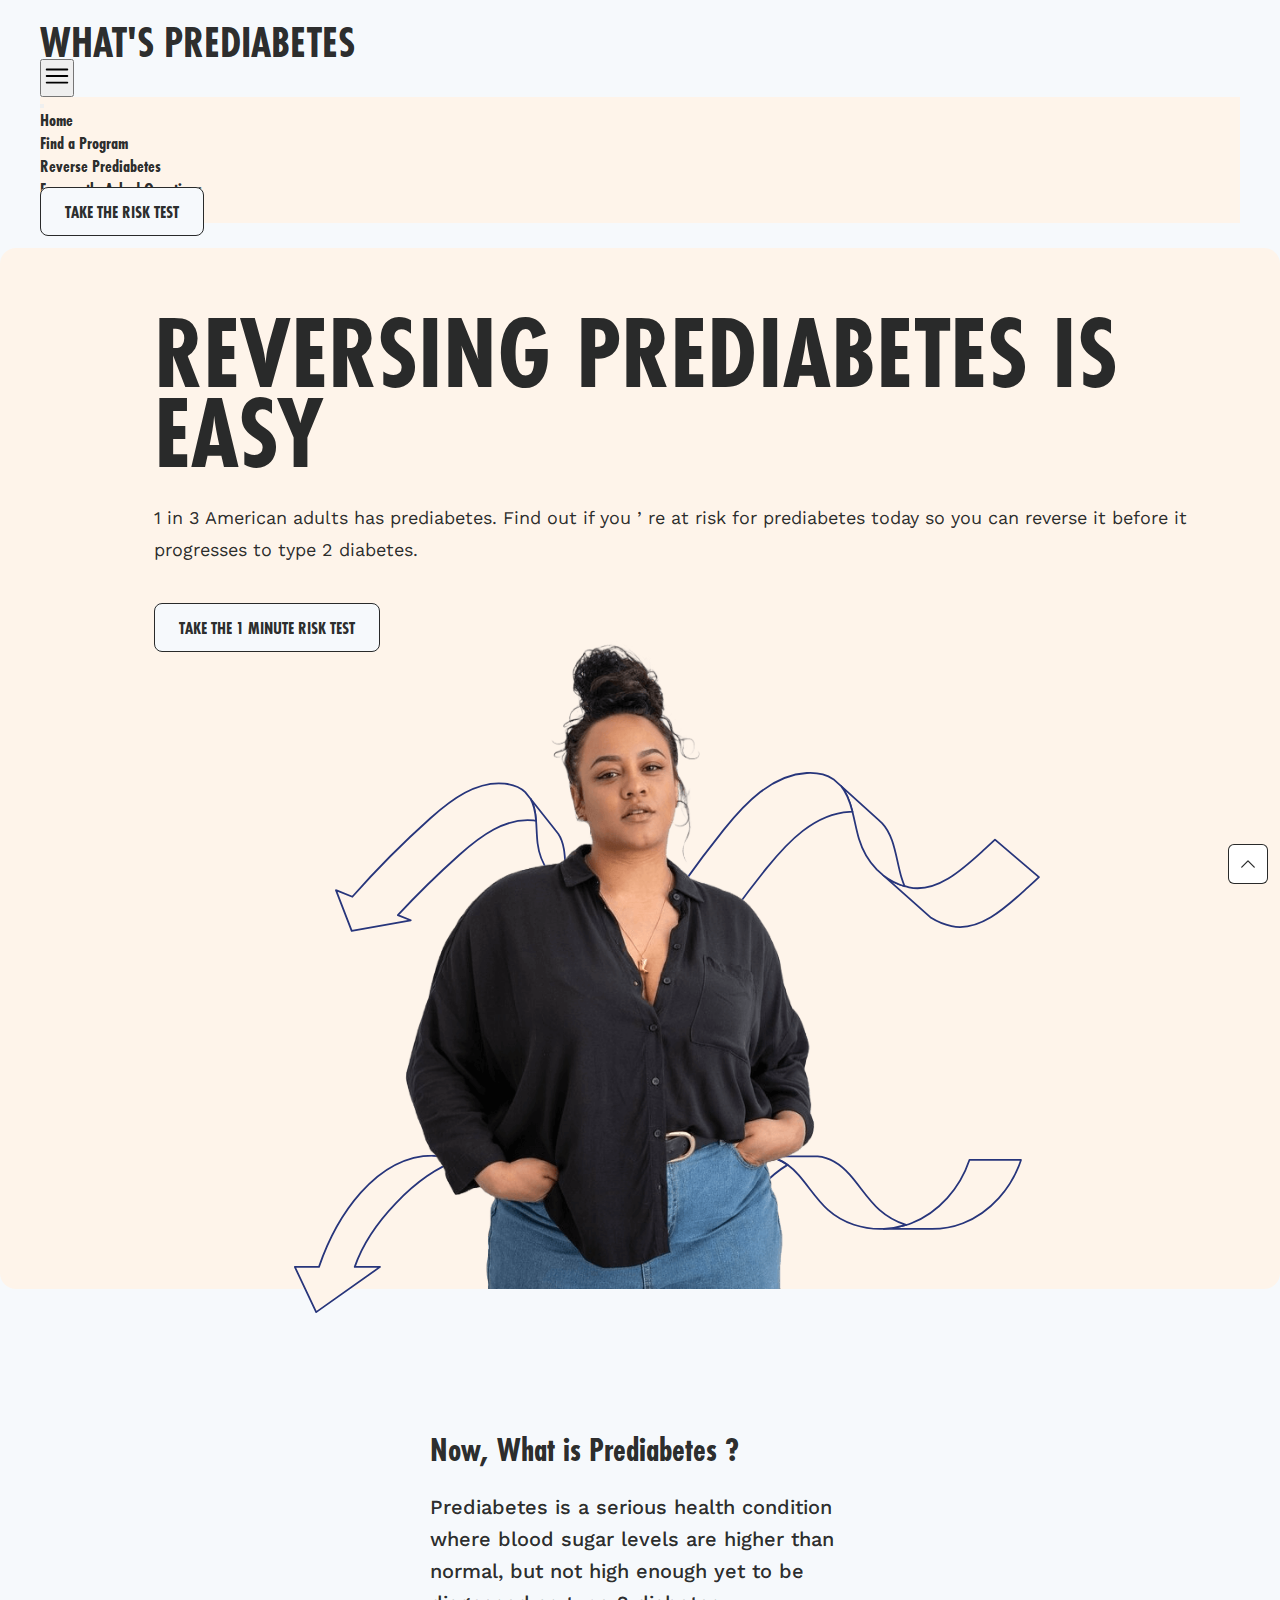
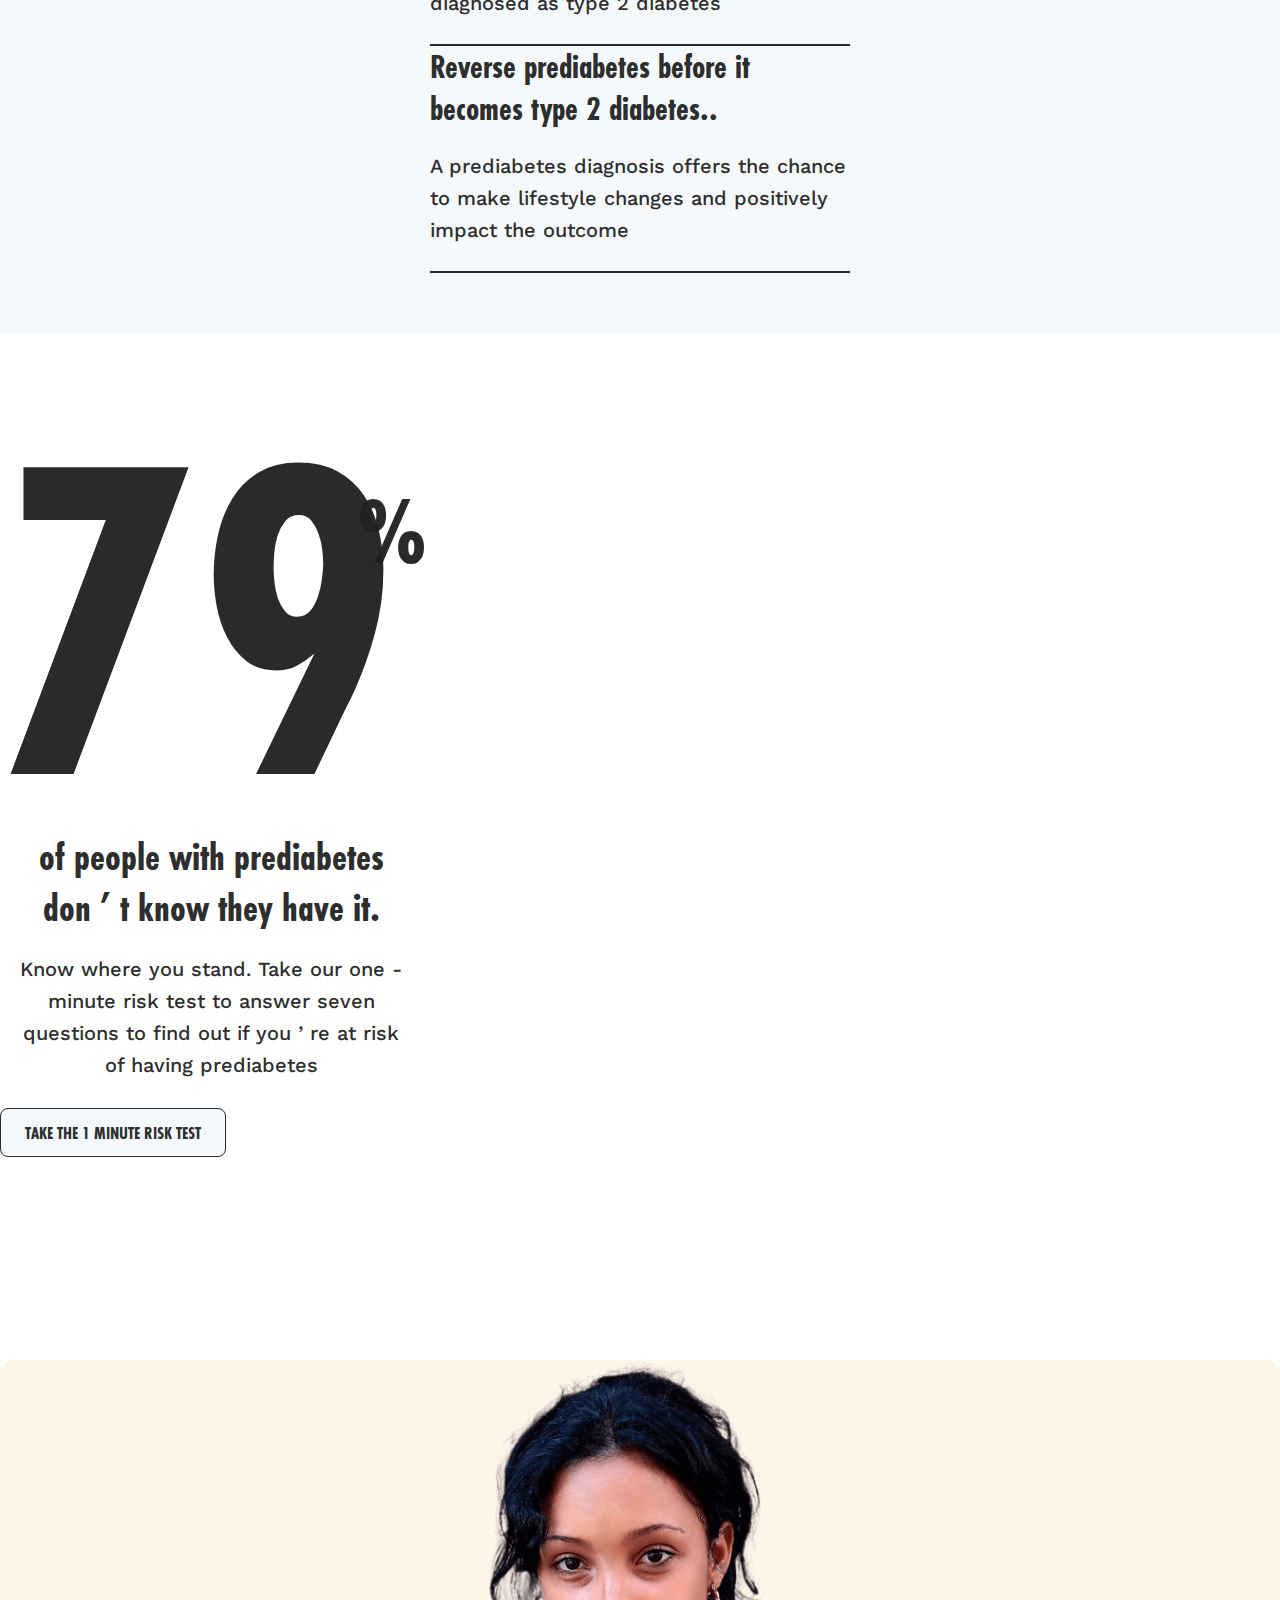
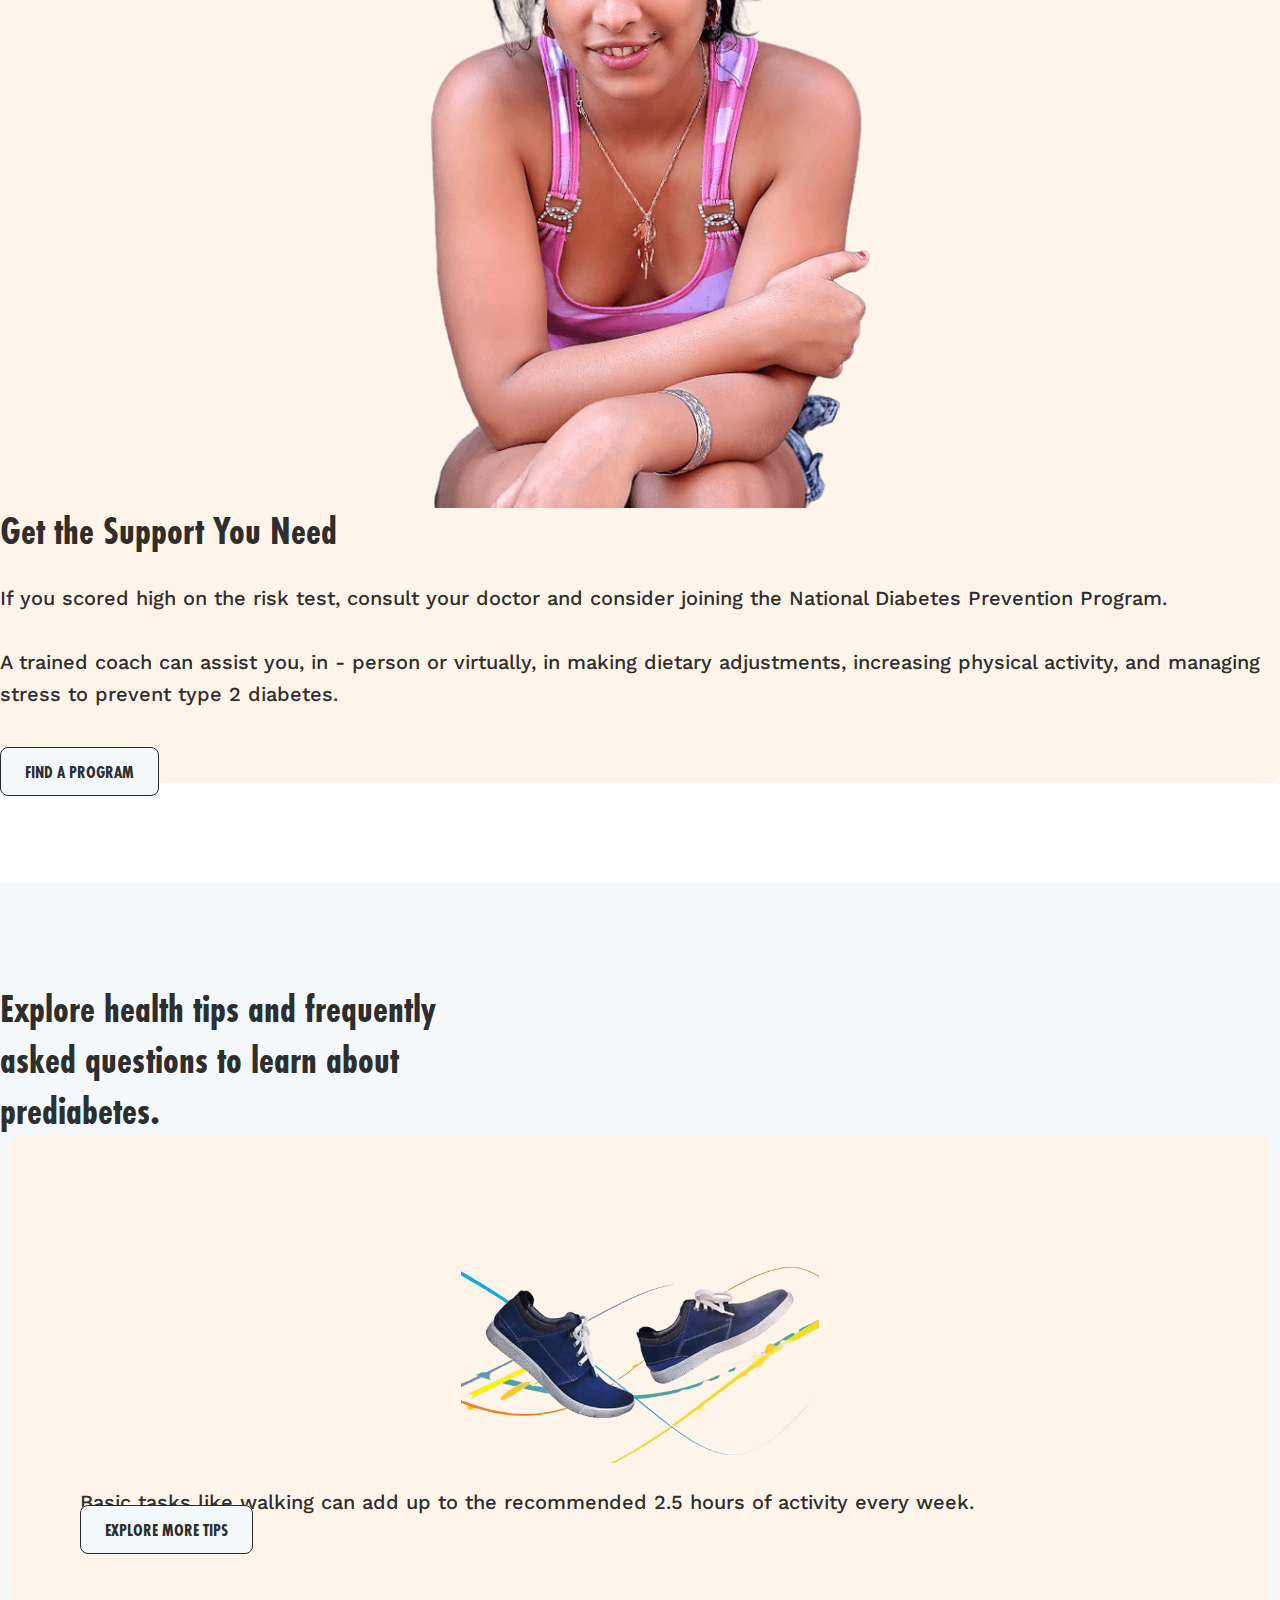
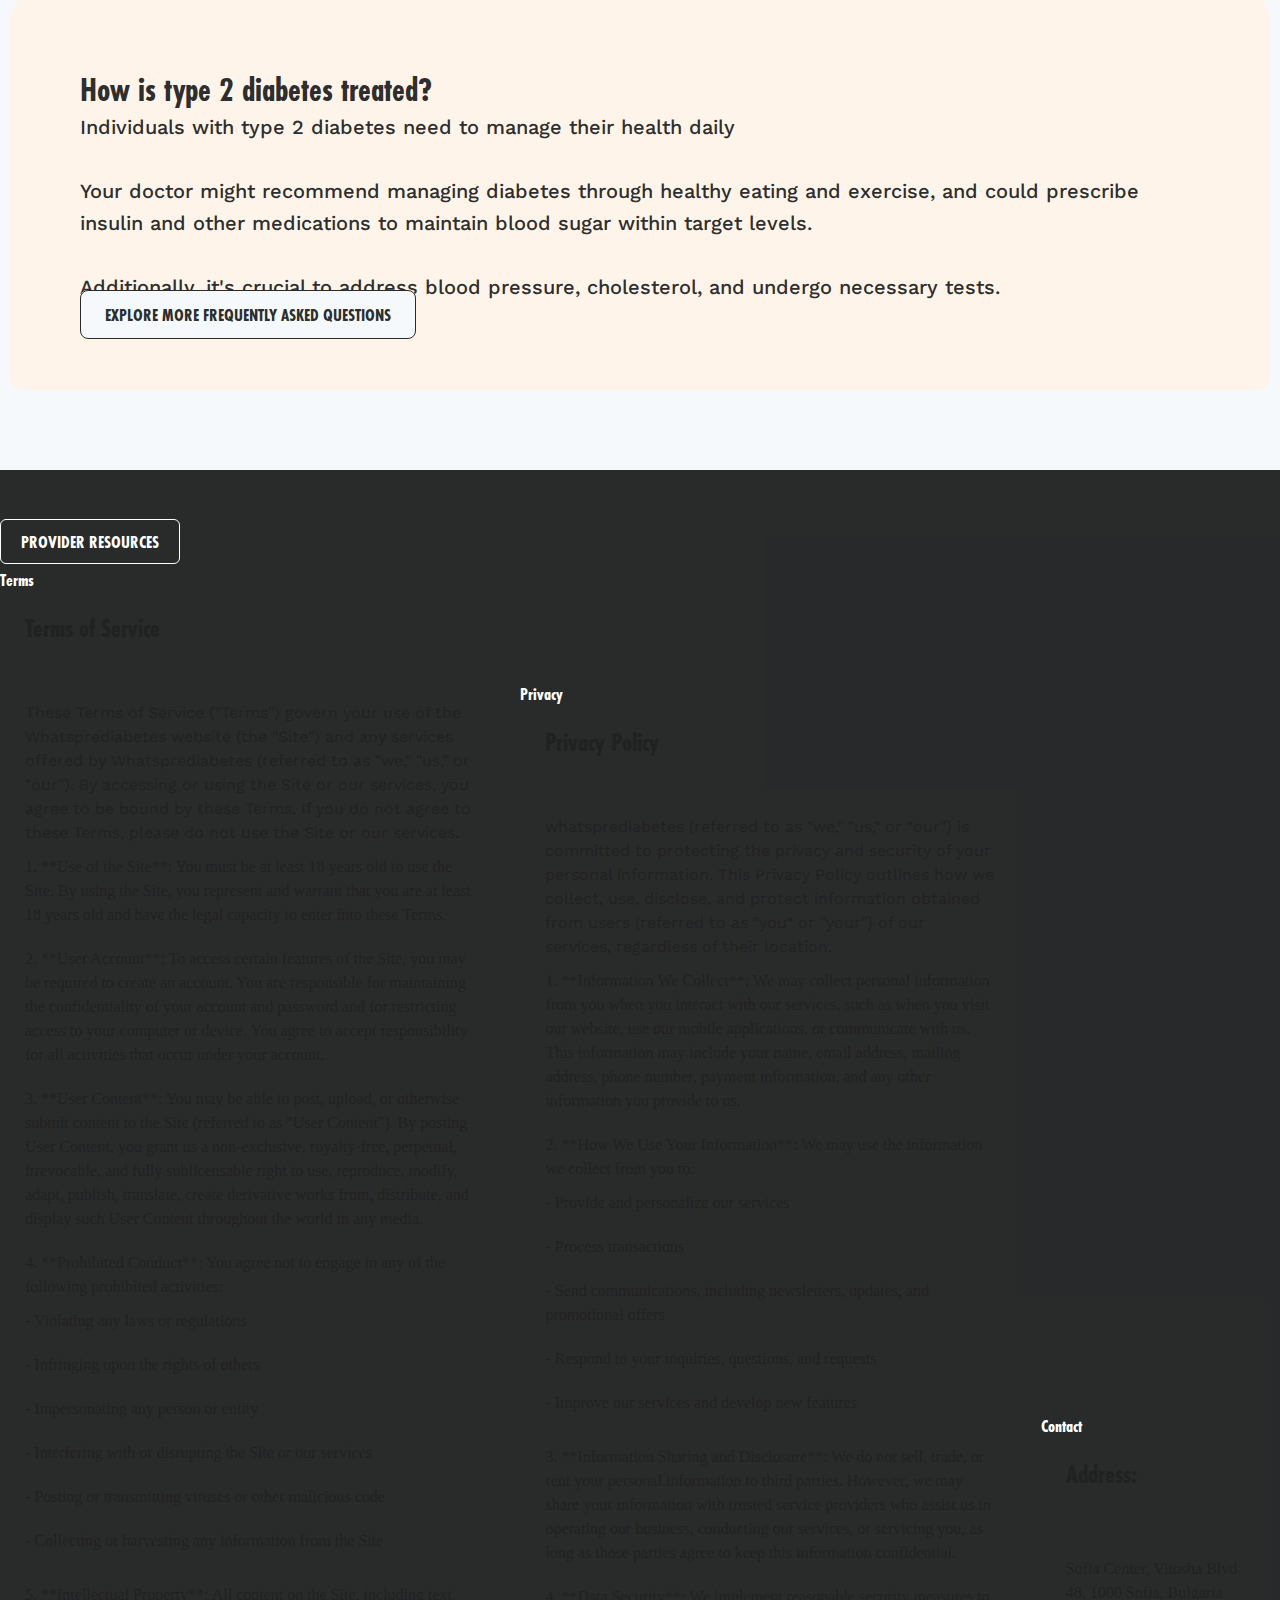
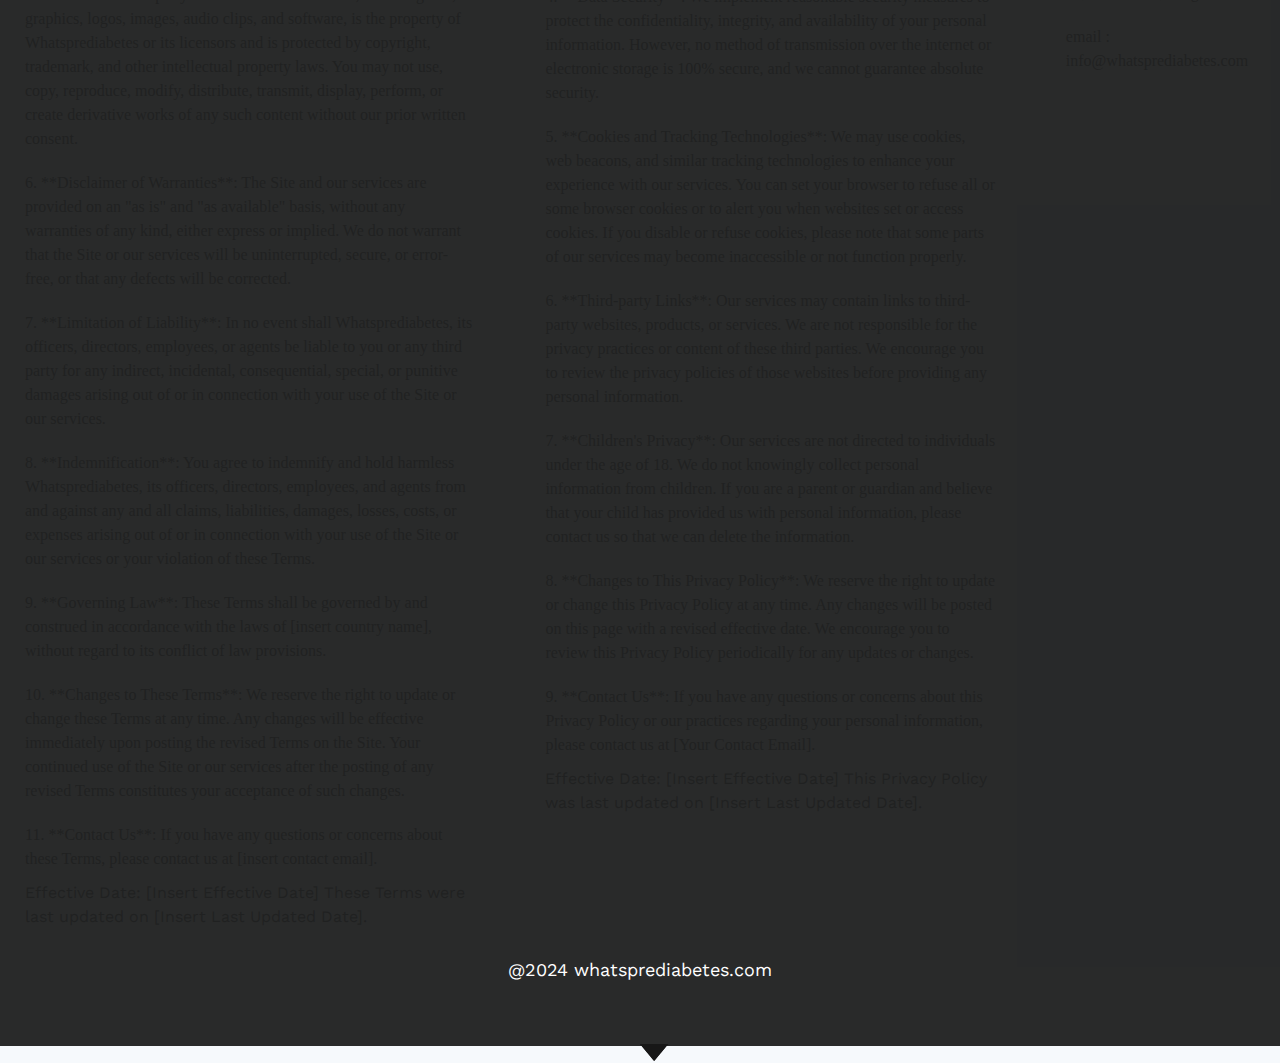
==== commit 6a8a60ca: "ok" ====
--- a/index.html
+++ b/index.html
@@ -337,17 +337,175 @@
                <div class="col-md-10 mt-2">
                   <ul class="footer-ul">
                      <li>
-                        <a href="https://pastebin.com/9k2Sj7D0" target="_blank">Terms </a>
+                        <button type="button" class="" data-bs-toggle="modal" data-bs-target="#staticBackdrop">Terms</button>
+
+                        <!-- Modal -->
+                        <div class="modal fade" id="staticBackdrop" data-bs-backdrop="static" data-bs-keyboard="false" tabindex="-1" aria-labelledby="staticBackdropLabel" aria-hidden="true">
+                           <div class="modal-dialog">
+                              <div class="modal-content">
+                                 <div class="modal-header">
+                                    <h5 class="modal-title" id="staticBackdropLabel">Terms of Service</h5>
+                                    <button type="button" class="btn-close" data-bs-dismiss="modal" aria-label="Close"></button>
+                                 </div>
+                                 <div class="modal-body">
+                                    <p>
+                                       These Terms of Service ("Terms") govern your use of the Whatsprediabetes website (the "Site") and any services offered by Whatsprediabetes (referred to as "we,"
+                                       "us," or "our"). By accessing or using the Site or our services, you agree to be bound by these Terms. If you do not agree to these Terms, please do not use the
+                                       Site or our services.
+                                    </p>
+                                    <ul>
+                                       <li>
+                                          1. **Use of the Site**: You must be at least 18 years old to use the Site. By using the Site, you represent and warrant that you are at least 18 years old and
+                                          have the legal capacity to enter into these Terms.
+                                       </li>
+                                       <li>
+                                          2. **User Account**: To access certain features of the Site, you may be required to create an account. You are responsible for maintaining the confidentiality
+                                          of your account and password and for restricting access to your computer or device. You agree to accept responsibility for all activities that occur under
+                                          your account.
+                                       </li>
+                                       <li>
+                                          3. **User Content**: You may be able to post, upload, or otherwise submit content to the Site (referred to as "User Content"). By posting User Content, you
+                                          grant us a non-exclusive, royalty-free, perpetual, irrevocable, and fully sublicensable right to use, reproduce, modify, adapt, publish, translate, create
+                                          derivative works from, distribute, and display such User Content throughout the world in any media.
+                                       </li>
+                                       <li>
+                                          4. **Prohibited Conduct**: You agree not to engage in any of the following prohibited activities:
+                                          <ul class="px-4">
+                                             <li>- Violating any laws or regulations</li>
+                                             <li>- Infringing upon the rights of others</li>
+                                             <li>- Impersonating any person or entity</li>
+                                             <li>- Interfering with or disrupting the Site or our services</li>
+                                             <li>- Posting or transmitting viruses or other malicious code</li>
+                                             <li>- Collecting or harvesting any information from the Site</li>
+                                          </ul>
+                                       </li>
+                                       <li>
+                                          5. **Intellectual Property**: All content on the Site, including text, graphics, logos, images, audio clips, and software, is the property of Whatsprediabetes
+                                          or its licensors and is protected by copyright, trademark, and other intellectual property laws. You may not use, copy, reproduce, modify, distribute,
+                                          transmit, display, perform, or create derivative works of any such content without our prior written consent.
+                                       </li>
+                                       <li>
+                                          6. **Disclaimer of Warranties**: The Site and our services are provided on an "as is" and "as available" basis, without any warranties of any kind, either
+                                          express or implied. We do not warrant that the Site or our services will be uninterrupted, secure, or error-free, or that any defects will be corrected.
+                                       </li>
+                                       <li>
+                                          7. **Limitation of Liability**: In no event shall Whatsprediabetes, its officers, directors, employees, or agents be liable to you or any third party for any
+                                          indirect, incidental, consequential, special, or punitive damages arising out of or in connection with your use of the Site or our services.
+                                       </li>
+                                       <li>
+                                          8. **Indemnification**: You agree to indemnify and hold harmless Whatsprediabetes, its officers, directors, employees, and agents from and against any and all
+                                          claims, liabilities, damages, losses, costs, or expenses arising out of or in connection with your use of the Site or our services or your violation of these
+                                          Terms.
+                                       </li>
+                                       <li>
+                                          9. **Governing Law**: These Terms shall be governed by and construed in accordance with the laws of [insert country name], without regard to its conflict of
+                                          law provisions.
+                                       </li>
+                                       <li>
+                                          10. **Changes to These Terms**: We reserve the right to update or change these Terms at any time. Any changes will be effective immediately upon posting the
+                                          revised Terms on the Site. Your continued use of the Site or our services after the posting of any revised Terms constitutes your acceptance of such changes.
+                                       </li>
+                                       <li>11. **Contact Us**: If you have any questions or concerns about these Terms, please contact us at [insert contact email].</li>
+                                    </ul>
+                                    <p>Effective Date: [Insert Effective Date] These Terms were last updated on [Insert Last Updated Date].</p>
+                                 </div>
+                              </div>
+                           </div>
+                        </div>
                      </li>
                      <li>
-                        <a href="https://pastebin.com/dxawUgHW target=" _blank">Privacy</a>
+                        <button type="button" class="" data-bs-toggle="modal" data-bs-target="#staticBackdrop2">Privacy</button>
+
+                        <!-- Modal -->
+                        <div class="modal fade" id="staticBackdrop2" data-bs-backdrop="static" data-bs-keyboard="false" tabindex="-1" aria-labelledby="staticBackdropLabel2" aria-hidden="true">
+                           <div class="modal-dialog">
+                              <div class="modal-content">
+                                 <div class="modal-header">
+                                    <h5 class="modal-title" id="staticBackdropLabel2">Privacy Policy</h5>
+                                    <button type="button" class="btn-close" data-bs-dismiss="modal" aria-label="Close"></button>
+                                 </div>
+                                 <div class="modal-body">
+                                    <p>
+                                       whatsprediabetes (referred to as "we," "us," or "our") is committed to protecting the privacy and security of your personal information. This Privacy Policy
+                                       outlines how we collect, use, disclose, and protect information obtained from users (referred to as "you" or "your") of our services, regardless of their
+                                       location.
+                                    </p>
+                                    <ul>
+                                       <li>
+                                          1. **Information We Collect**: We may collect personal information from you when you interact with our services, such as when you visit our website, use our
+                                          mobile applications, or communicate with us. This information may include your name, email address, mailing address, phone number, payment information, and
+                                          any other information you provide to us.
+                                       </li>
+                                       <li>
+                                          2. **How We Use Your Information**: We may use the information we collect from you to:
+                                          <ul class="px-4">
+                                             <li>- Provide and personalize our services</li>
+                                             <li>- Process transactions</li>
+                                             <li>- Send communications, including newsletters, updates, and promotional offers</li>
+                                             <li>- Respond to your inquiries, questions, and requests</li>
+                                             <li>- Improve our services and develop new features</li>
+                                          </ul>
+                                       </li>
+                                       <li>
+                                          3. **Information Sharing and Disclosure**: We do not sell, trade, or rent your personal information to third parties. However, we may share your information
+                                          with trusted service providers who assist us in operating our business, conducting our services, or servicing you, as long as those parties agree to keep this
+                                          information confidential.
+                                       </li>
+                                       <li>
+                                          4. **Data Security**: We implement reasonable security measures to protect the confidentiality, integrity, and availability of your personal information.
+                                          However, no method of transmission over the internet or electronic storage is 100% secure, and we cannot guarantee absolute security.
+                                       </li>
+                                       <li>
+                                          5. **Cookies and Tracking Technologies**: We may use cookies, web beacons, and similar tracking technologies to enhance your experience with our services. You
+                                          can set your browser to refuse all or some browser cookies or to alert you when websites set or access cookies. If you disable or refuse cookies, please note
+                                          that some parts of our services may become inaccessible or not function properly.
+                                       </li>
+                                       <li>
+                                          6. **Third-party Links**: Our services may contain links to third-party websites, products, or services. We are not responsible for the privacy practices or
+                                          content of these third parties. We encourage you to review the privacy policies of those websites before providing any personal information.
+                                       </li>
+                                       <li>
+                                          7. **Children's Privacy**: Our services are not directed to individuals under the age of 18. We do not knowingly collect personal information from children.
+                                          If you are a parent or guardian and believe that your child has provided us with personal information, please contact us so that we can delete the
+                                          information.
+                                       </li>
+                                       <li>
+                                          8. **Changes to This Privacy Policy**: We reserve the right to update or change this Privacy Policy at any time. Any changes will be posted on this page with
+                                          a revised effective date. We encourage you to review this Privacy Policy periodically for any updates or changes.
+                                       </li>
+                                       <li>
+                                          9. **Contact Us**: If you have any questions or concerns about this Privacy Policy or our practices regarding your personal information, please contact us at
+                                          [Your Contact Email].
+                                       </li>
+                                    </ul>
+                                    <p>Effective Date: [Insert Effective Date] This Privacy Policy was last updated on [Insert Last Updated Date].</p>
+                                 </div>
+                              </div>
+                           </div>
+                        </div>
                      </li>
                      <li>
-                        <a href="https://pastebin.com/vSujuJwv" >Contact </a>
-                        
+                        <button type="button" class="" data-bs-toggle="modal" data-bs-target="#staticBackdrop3">Contact</button>
+
+                        <!-- Modal -->
+                        <div class="modal fade" id="staticBackdrop3" data-bs-backdrop="static" data-bs-keyboard="false" tabindex="-1" aria-labelledby="staticBackdropLabel3" aria-hidden="true">
+                           <div class="modal-dialog">
+                              <div class="modal-content">
+                                 <div class="modal-header">
+                                    <h5 class="modal-title" id="staticBackdropLabel3">Address:</h5>
+                                    <button type="button" class="btn-close" data-bs-dismiss="modal" aria-label="Close"></button>
+                                 </div>
+                                 <div class="modal-body">
+                                    <ul>
+                                       <li>Sofia Center, Vitosha Blvd 48, 1000 Sofia, Bulgaria</li>
+                                       <li>email : info@whatsprediabetes.com</li>
+                                    </ul>
+                                 </div>
+                              </div>
+                           </div>
+                        </div>
                      </li>
                   </ul>
-                  
                </div>
                <div class="col-md-6">
                   <p>@2024 whatsprediabetes.com</p>
--- a/style.css
+++ b/style.css
@@ -1629,20 +1629,73 @@
     align-items: center;
     justify-content: center;
     gap: 20px;
-}
-
-.footer-ul li a {
+    margin-top: 15px;
+}
+
+.footer-ul li button {
     font-size: 18px;
     color: #fff;
     font-weight: 600;
+    background-color: transparent;
+    border: none;
+    outline: none;
+}
+
+
+
+.popover-header {
+    font-size: 18px !important;
 }
 
 .footer p {
     font-size: 18px;
     color: #fff;
-    font-weight: 600;
+    font-weight: 400;
     text-align: center;
     margin: 0;
+}
+
+.footer .modal-body {
+    padding: 25px !important;
+}
+
+.footer .modal-header {
+    padding: 20px 25px;
+}
+
+.footer .modal-header .modal-title {
+    font-size: 26px;
+    color: var(--text-color);
+    font-weight: 600;
+}
+
+.footer .modal-body p {
+    font-size: 16px;
+    color: var(--text-color);
+    font-weight: 400;
+    line-height: 24px;
+    text-align: left;
+    margin: 0;
+
+}
+
+.footer .modal-body ul {
+    display: flex;
+    flex-direction: column;
+    gap: 20px;
+    padding: 10px 0;
+}
+
+.footer .modal-body ul li {
+    font-size: 16px;
+    color: var(--text-color);
+    font-weight: 400;
+    line-height: 24px;
+
+}
+
+.footer .modal-dialog {
+    max-width: 800px;
 }
 
 #aboutSection h3 {
@@ -1680,7 +1733,7 @@
 }
 
 .offcanvas {
-    background-color: #ffea70;
+    background-color: var(--secondary-color);
 }
 
 .dropdown {
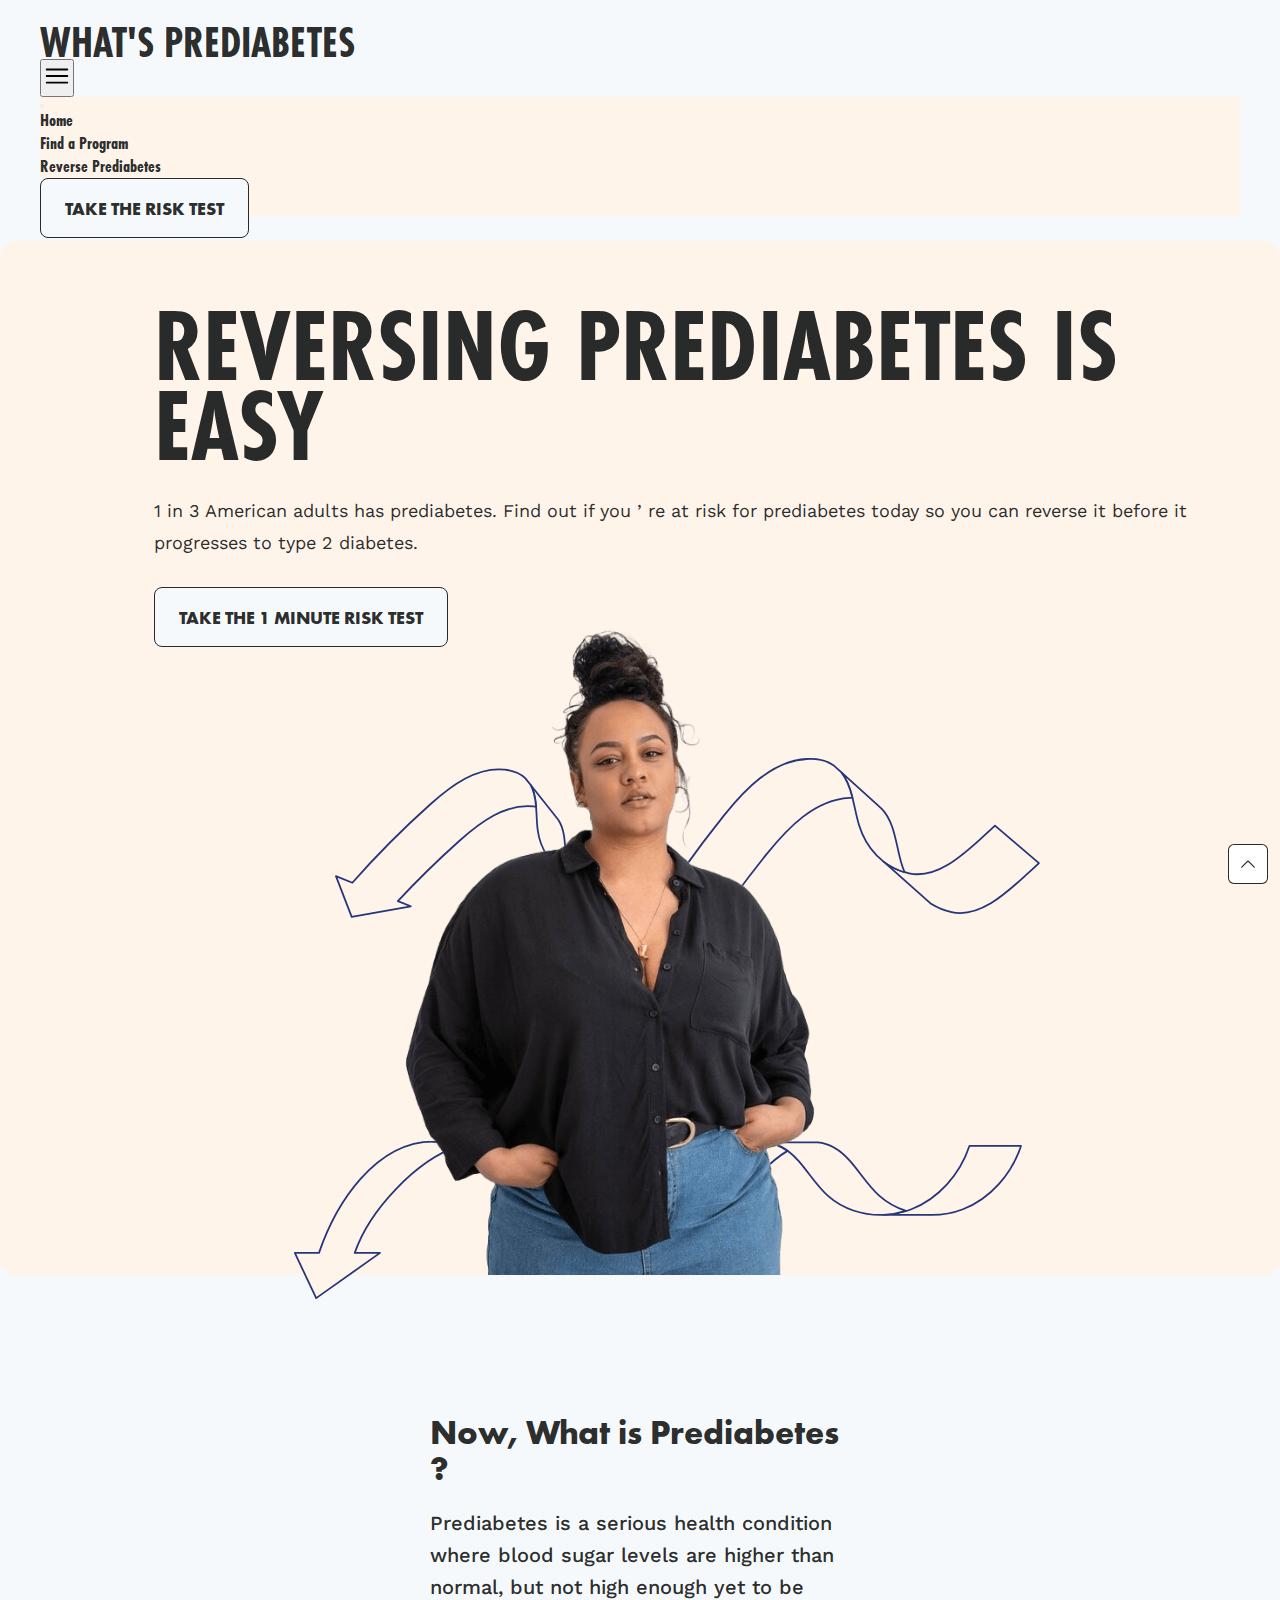
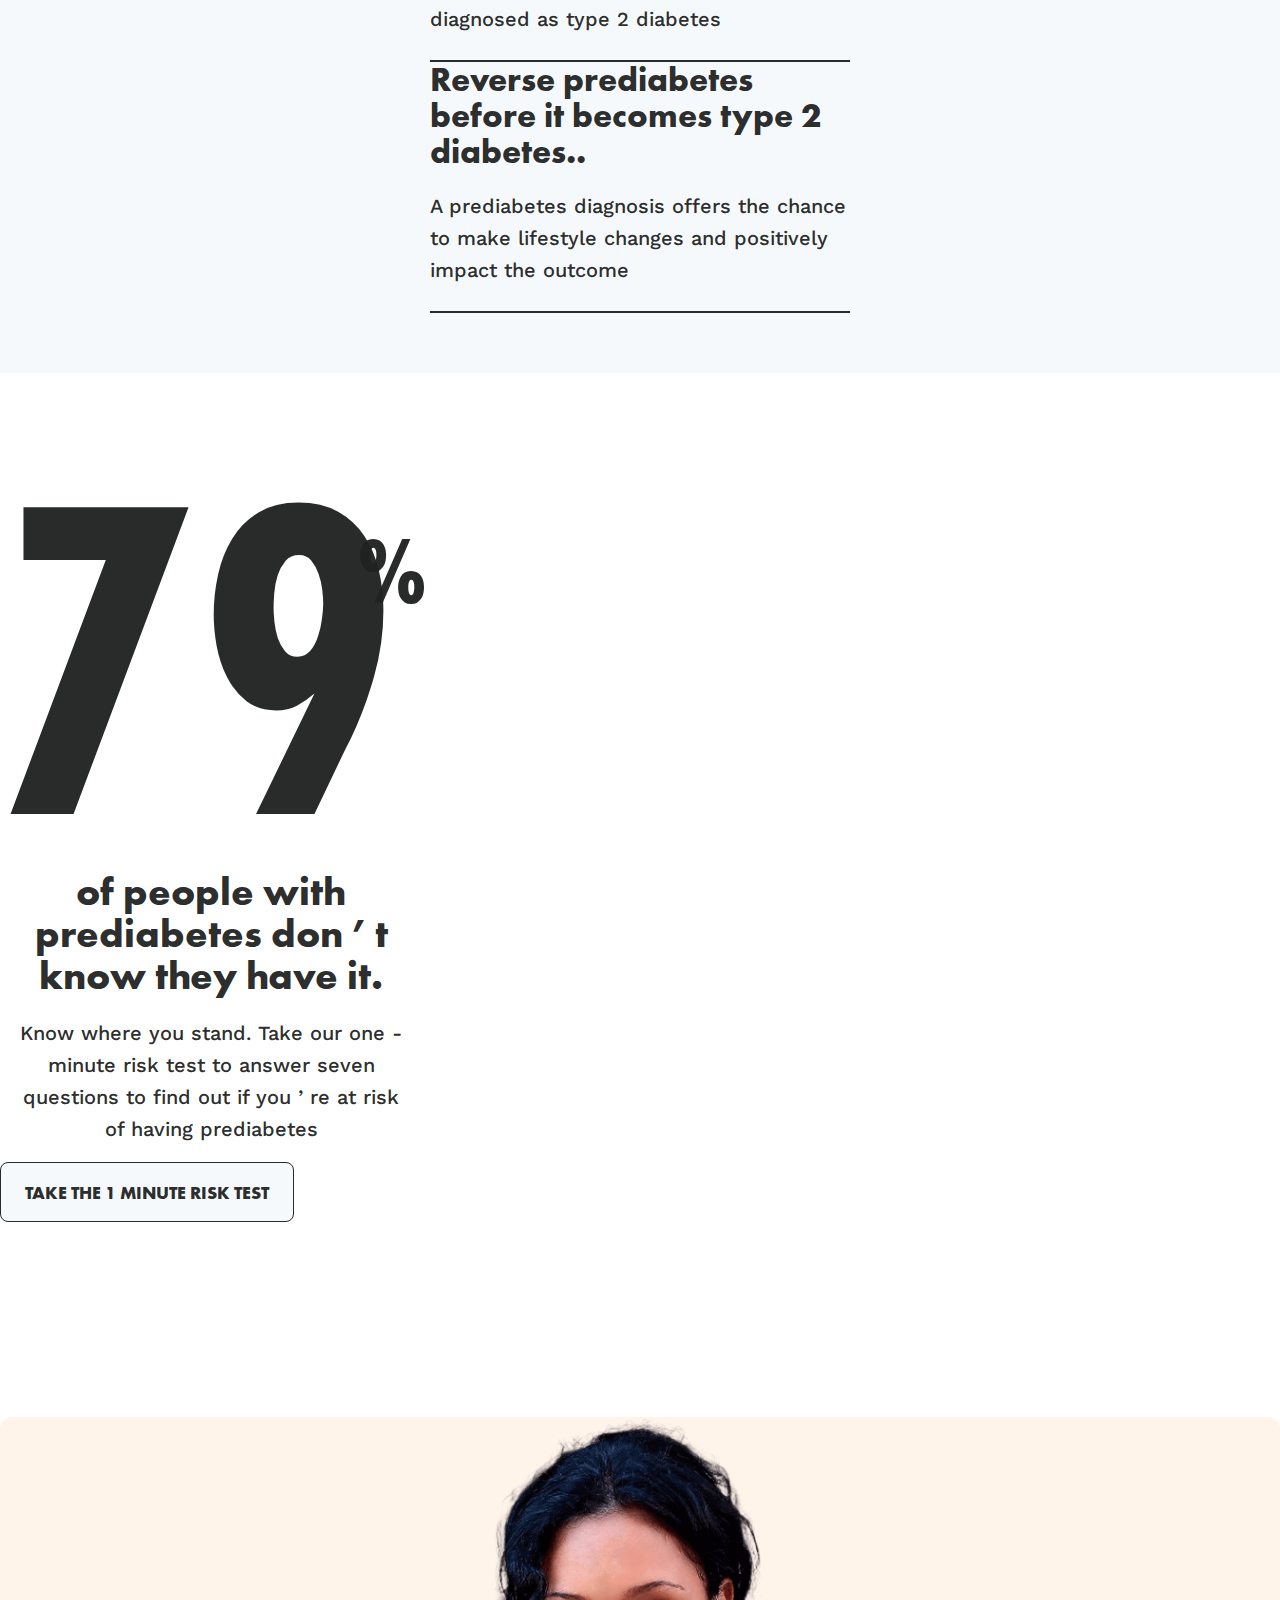
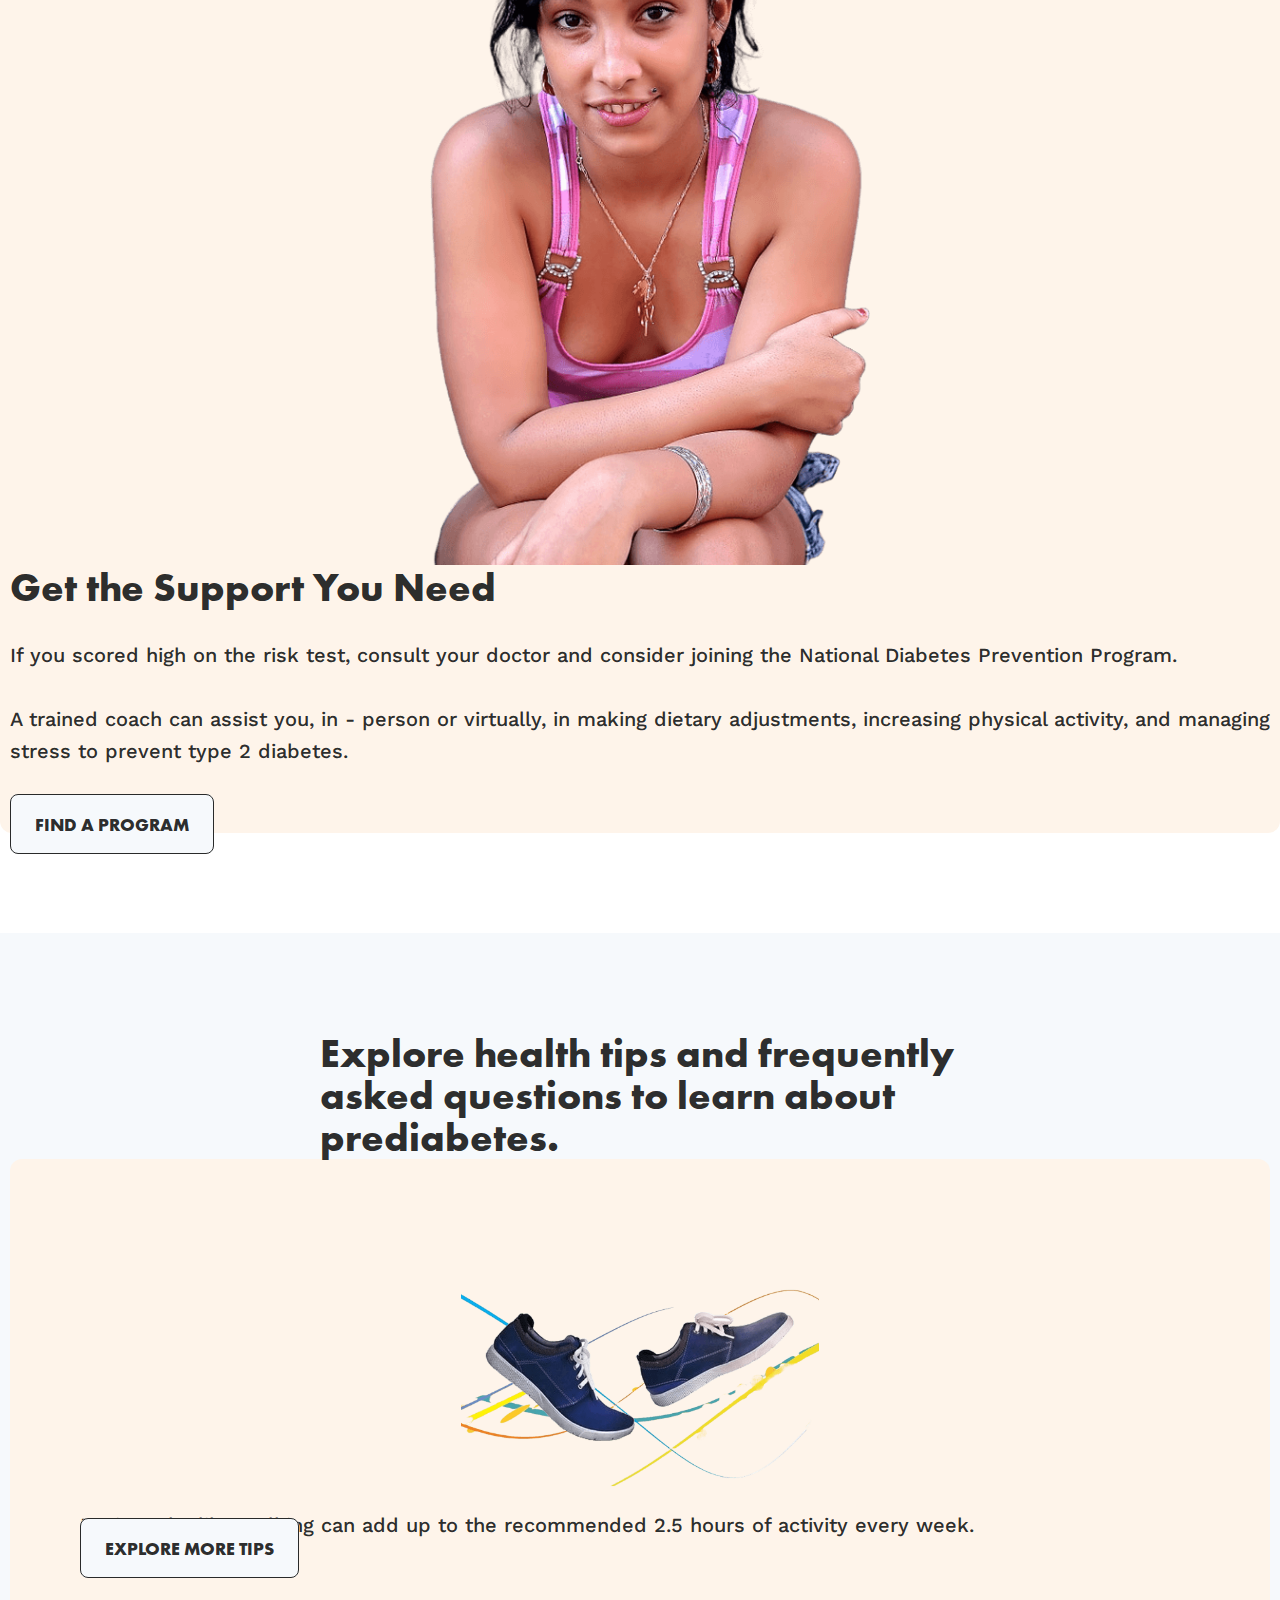
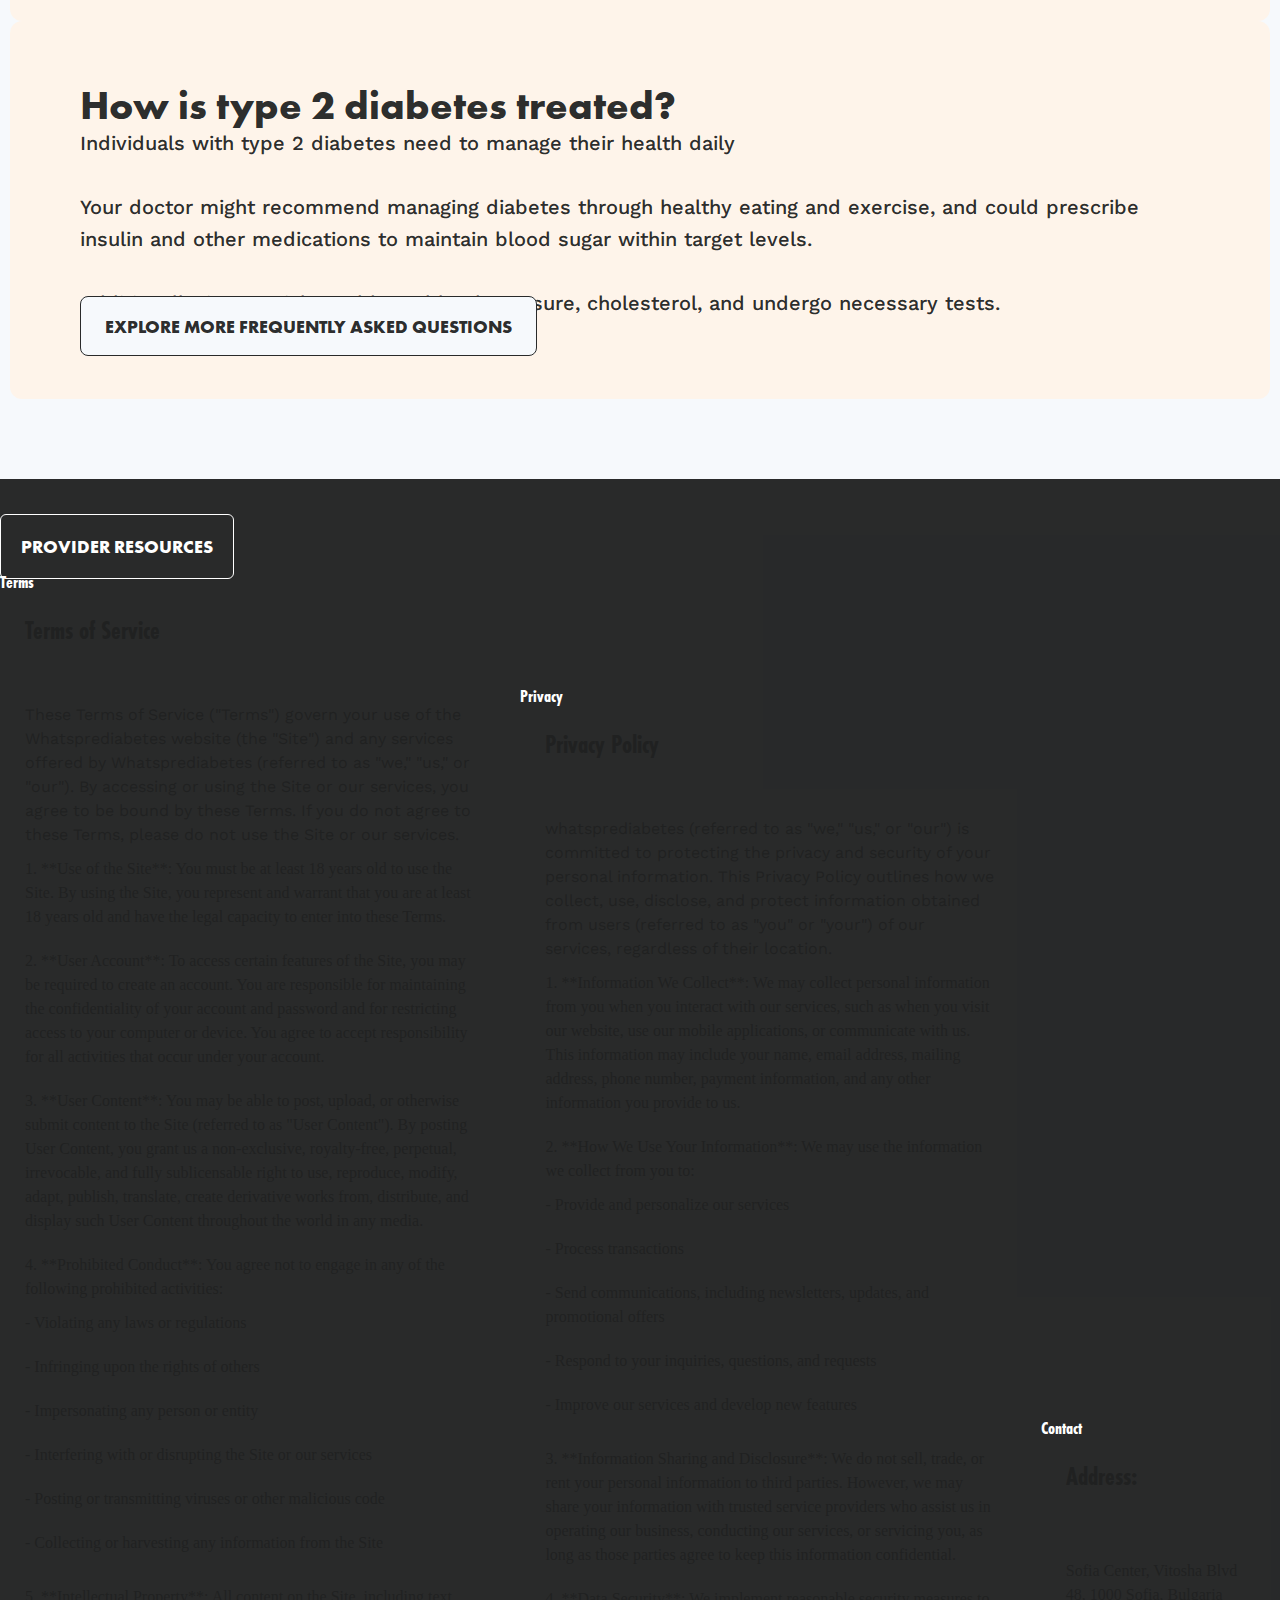
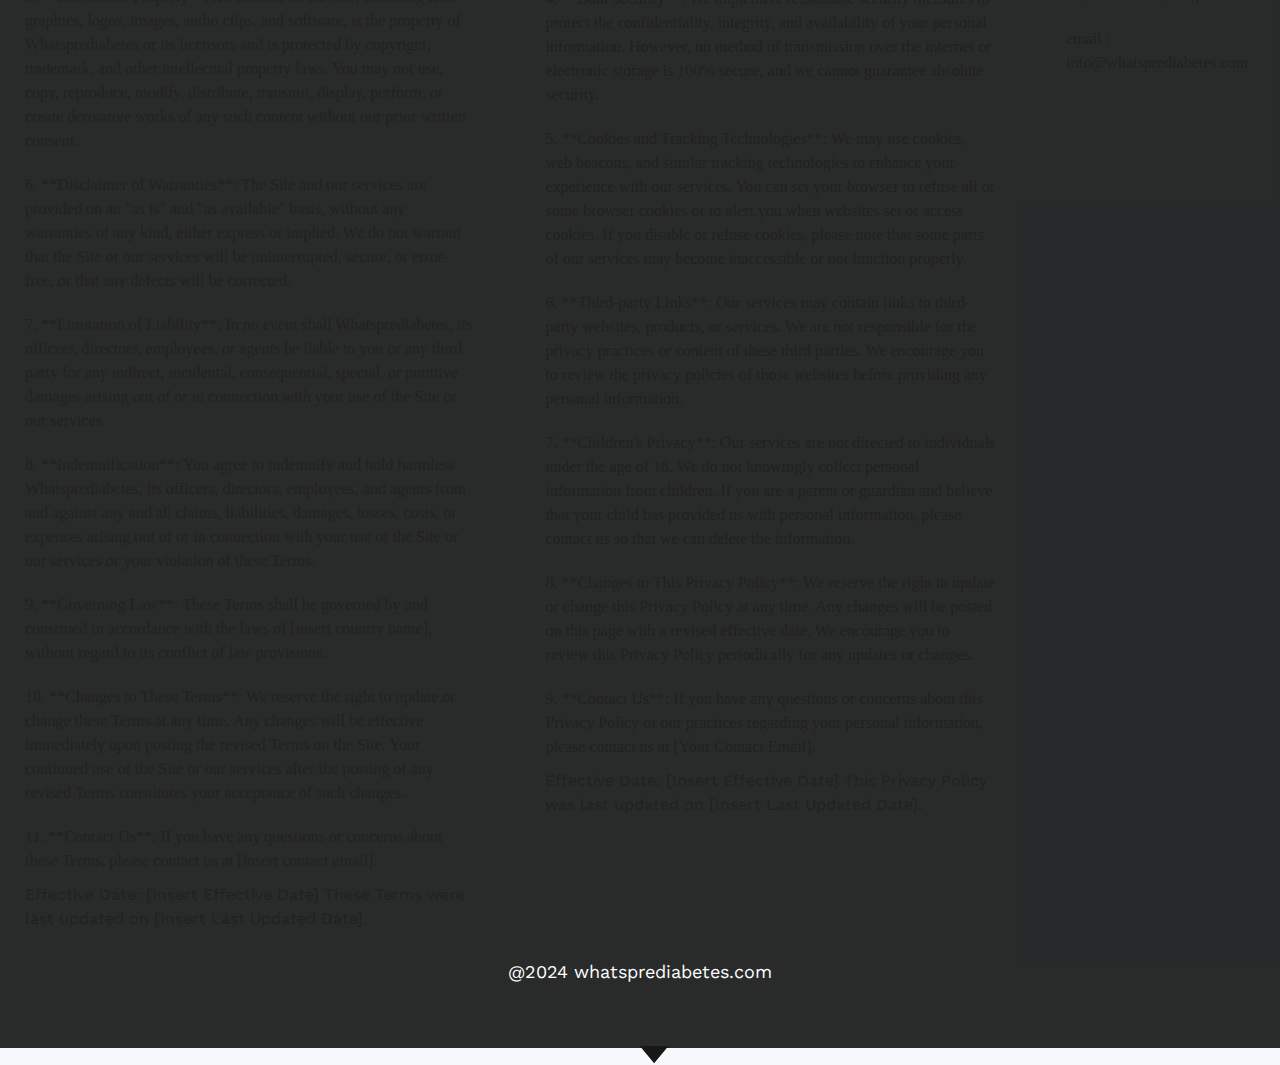
==== commit b79b0c05: "ok" ====
--- a/index.html
+++ b/index.html
@@ -291,11 +291,7 @@
       <section class="forth-section">
          <div class="container mx-auto">
             <div class="text-center">
-               <h2 class="text_40 text-brand fw-bold mb-5">
-                  Explore health tips and frequently <br />
-                  asked questions to learn about <br />
-                  prediabetes.
-               </h2>
+               <h2 class="text_40 text-brand fw-bold mb-5">Explore health tips and frequently asked questions to learn about prediabetes.</h2>
             </div>
             <div class="row explore-health-tips-wrapper">
                <div class="col-md-6">
--- a/style.css
+++ b/style.css
@@ -192,6 +192,10 @@
 
 }
 
+.navbar-expand-xl .navbar-nav {
+    align-items: center;
+}
+
 .navbar .navbar-nav .nav-link {
     color: var(--text-color) !important;
     font-size: 18px;
@@ -210,7 +214,7 @@
 }
 
 .takeRisk {
-    padding: 12px 24px;
+    padding: 17.5px 24px;
     color: var(--text-color);
     background-color: var(--barnd-color);
     border-radius: 8px;
@@ -220,6 +224,8 @@
     transition: all .3s ease-in;
     text-decoration: none;
     text-transform: uppercase;
+    font-family: 'Futura PT' !important;
+    line-height: 16px;
 }
 
 .takeRisk:hover {
@@ -236,6 +242,13 @@
 
 .step-from-section {
     padding: 30px 0;
+}
+
+.steplable {
+    font-family: 'Futura PT Cond';
+    font-size: 18px;
+    line-height: 18px;
+
 }
 
 .step-from-wrapper {
@@ -412,6 +425,8 @@
     align-items: center;
     color: var(--text-color);
     font-weight: 700;
+    font-family: 'Futura PT' !important;
+    text-transform: uppercase;
 }
 
 .button input {
@@ -521,6 +536,7 @@
     color: var(--text-color) !important;
     font-weight: 700;
     background-color: transparent;
+    text-transform: uppercase;
 }
 
 .tips-btn {
@@ -599,6 +615,8 @@
     font-size: 14px;
     font-weight: 700;
     border-right: 2px solid var(--text-color);
+    font-family: 'Futura PT' !important;
+
 
 }
 
@@ -619,6 +637,8 @@
 
     font-size: 14px;
     font-weight: 700;
+    font-family: 'Futura PT' !important;
+
 
 }
 
@@ -693,7 +713,7 @@
 }
 
 .erbyd-input-wrapper {
-    width: 70%;
+    width: 75%;
     border-radius: 6px;
     overflow: hidden;
     border: 1px solid var(--text-color);
@@ -704,7 +724,9 @@
     outline: none;
     border: none;
     font-size: 16px;
-    width: 70%;
+    width: 65%;
+    font-family: 'Work Sans', sans-serif !important;
+
 
 }
 
@@ -715,11 +737,11 @@
 .erbyd-input-wrapper button {
     border: none;
     outline: none;
-    width: 30%;
+    width: 35%;
     background-color: var(--text-color);
     color: #fff;
     border-radius: 6px;
-    padding: 10px 30px;
+    padding: 15px 30px;
     font-size: 18px;
     text-transform: uppercase;
     display: flex;
@@ -727,6 +749,10 @@
     gap: 10px;
     border-top-right-radius: 0;
     border-bottom-right-radius: 0;
+    font-family: 'Futura PT' !important;
+    display: flex;
+    justify-content: center;
+
 }
 
 .isAllStepsCompleted-bar h1 {
@@ -750,6 +776,8 @@
     text-transform: uppercase;
     text-align: center;
     font-weight: 700;
+    font-family: 'Futura PT' !important;
+
 }
 
 .isAllStepsCompleted-content__left {
@@ -758,7 +786,7 @@
     border: 2px solid var(--text-color);
     border-radius: 12px;
     color: var(--text-color);
-    gap: 15px;
+    gap: 12px;
 }
 
 .isAllStepsCompleted-content__left .totalScore {
@@ -769,6 +797,8 @@
     text-transform: uppercase;
     text-align: center;
     font-weight: 700;
+    font-family: 'Futura PT' !important;
+
 }
 
 .isAllStepsCompleted-content__left span {
@@ -777,6 +807,8 @@
     font-weight: 700;
     color: var(--text-color);
     font-size: 32px;
+    font-family: 'Futura PT' !important;
+
 }
 
 .isAllStepsCompleted-content__right--wrapper {
@@ -861,6 +893,8 @@
 .answers-box__content h2 {
     font-weight: 700;
     font-size: 40px;
+    font-family: 'Futura PT' !important;
+
 }
 
 .answers-box__content h3 {
@@ -882,8 +916,12 @@
 
 .erbyd h3 {
     font-size: 32px;
-    color: var(--text-color);
-    font-weight: 700;
+    line-height: 42px;
+    color: var(--text-color);
+    font-weight: 700;
+    font-family: 'Futura PT' !important;
+    text-align: center;
+    width: 80%;
 
 }
 
@@ -908,6 +946,8 @@
     font-weight: 700;
     color: var(--text-color);
     text-decoration: underline;
+    font-family: 'Futura PT' !important;
+
 }
 
 .riskTestPowered {
@@ -918,6 +958,8 @@
     gap: 10px;
     color: var(--text-color);
     font-weight: 700;
+    font-family: 'Futura PT' !important;
+
 }
 
 .hero-section-wrapper {
@@ -1006,6 +1048,8 @@
 .second-section-box h3 {
     margin-bottom: 20px;
     color: var(--text-color);
+    font-family: 'Futura PT' !important;
+    line-height: 36px;
 }
 
 .second-section-indicator {
@@ -1058,6 +1102,8 @@
     max-width: 400px;
     margin: 0 auto 20px auto;
     text-align: center;
+    font-family: 'Futura PT' !important;
+    line-height: 42px;
 }
 
 .third-section-content p {
@@ -1080,6 +1126,11 @@
     margin-top: 20%;
 }
 
+.home-find-a-program-box {
+    padding-right: 10px !important;
+    padding-left: 10px !important;
+}
+
 .home-find-a-program-box figure {
     width: 460px;
     margin: 0 auto;
@@ -1094,6 +1145,8 @@
     font-size: 40px;
     font-weight: 700;
     margin-bottom: 30px;
+    font-family: 'Futura PT' !important;
+    list-style: 42px;
 }
 
 .home-find-a-program-box p {
@@ -1108,6 +1161,13 @@
 .forth-section {
     padding-top: 100px;
     padding-bottom: 80px;
+}
+
+.forth-section h2 {
+    line-height: 42px;
+    font-family: 'Futura PT' !important;
+    width: 50%;
+    margin: 0 auto;
 }
 
 .explore-health-tips-box {
@@ -1118,6 +1178,11 @@
     height: 100%;
 }
 
+.explore-health-tips-box h3 {
+    line-height: 42px;
+    font-size: 40px !important;
+    font-family: 'Futura PT' !important;
+}
 
 .explore-health-tips-box figure {
     max-width: 358px;
@@ -1140,6 +1205,10 @@
 .reverse-hero-row p {
     width: 75%;
     margin: 0 auto;
+}
+
+.reverse-hero-row h2 {
+    line-height: 80px;
 }
 
 .reverse-tab {
@@ -1207,12 +1276,18 @@
     padding: 60px 0;
 }
 
+.reverse-tab-content-section h2 {
+    font-family: 'Futura PT' !important;
+    line-height: 42px;
+
+}
+
 .reverse-tab-content-box p {
     text-align: center;
     font-size: 20px;
     font-weight: 500;
     margin-top: 50px;
-    line-height: 28px;
+    line-height: 32px;
 }
 
 .reverse-tab-content-box figure img {
@@ -1239,6 +1314,8 @@
 .strength h3 {
     font-size: 22px;
     font-weight: 700;
+    line-height: 42px;
+    font-family: 'Futura PT' !important;
 }
 
 .strength ul {
@@ -1257,6 +1334,8 @@
 .strength-ad h4 {
     font-size: 22px;
     font-weight: 700;
+    font-family: 'Futura PT' !important;
+
 }
 
 .reverse-tab-content-box-contact {
@@ -1333,12 +1412,14 @@
 }
 
 .find-program-sub-box p {
-    font-size: 20px;
+    font-size: 18px;
     font-weight: 500;
-    font-weight: 32px;
+    line-height: 30px;
     margin-top: 30px !important;
     text-align: center;
-    margin: 0 30px;
+    margin: 0 auto;
+    width: 80%;
+
 }
 
 .find-program-third-sub-section {
@@ -1364,10 +1445,13 @@
     margin: 0 auto;
     position: relative;
     height: 100%;
+    padding: 0 5px;
 }
 
 .find-program-third-box h3 {
     line-height: 42px;
+    font-family: 'Futura PT' !important;
+
 }
 
 .find-program-third-box p {
@@ -1438,6 +1522,11 @@
     height: 100%;
 }
 
+.prediabetes-tab-content-box h3 {
+    font-family: 'Futura PT' !important;
+    line-height: 42px;
+}
+
 .prediabetes-tab-content-box ul li {
     font-size: 18px;
     font-family: 'Work Sans', sans-serif !important;
@@ -1475,6 +1564,15 @@
     margin-top: 50px;
 }
 
+.prediabetes-row h3 {
+    line-height: 42px;
+    font-family: 'Futura PT' !important;
+}
+
+.prediabetes-box h3 {
+    line-height: 32px;
+}
+
 .prediabetes-box ul {
     list-style: none;
     display: flex;
@@ -1500,7 +1598,7 @@
 }
 
 .prediabetes-three-box {
-    width: 452px;
+    width: 460px;
     margin: 0 auto;
     padding: 35px 0;
     border-bottom: 2px solid var(--text-color);
@@ -1516,6 +1614,13 @@
     font-weight: 700;
     color: var(--text-color);
     margin-bottom: 30px;
+    line-height: 32px;
+    font-family: 'Futura PT' !important;
+}
+
+.prediabetes-three-box h2 {
+    line-height: 67px;
+    font-family: 'Futura PT' !important;
 }
 
 .prediabetes-three-box p {
@@ -1615,13 +1720,16 @@
 }
 
 .footer-a {
-    padding: 10px 20px;
+    padding: 20px 20px;
     border: 1px solid #fff;
     font-size: 18px;
     border-radius: 6px;
+    line-height: 16px;
     color: #fff;
     text-transform: uppercase;
     background-color: transparent;
+    font-family: 'Futura PT' !important;
+
 }
 
 .footer-ul {
--- a/responsive.css
+++ b/responsive.css
@@ -15,6 +15,10 @@
         margin-bottom: 15px;
     }
 
+    .step-main-form {
+        height: auto;
+    }
+
     .step-from__left-side {
         display: none;
     }
@@ -26,6 +30,7 @@
     .navbar-nav {
         gap: 20px !important;
         margin-top: 15px;
+        width: 100%;
     }
 
     .navbar .navbar-nav .nav-link {
@@ -34,7 +39,7 @@
         font-weight: 700;
         text-align: center;
         border: 1px solid;
-        width: 60%;
+        width: 100%;
         margin: 0 auto;
         border-radius: 6px;
         padding: 11px;
@@ -52,11 +57,12 @@
 
     .nav-item {
         text-align: center;
+        width: 75%;
     }
 
     .nav-item .takeRisk {
         margin: 0 auto;
-        width: 60% !important;
+        width: 100% !important;
         display: block;
 
     }
@@ -221,8 +227,13 @@
     .hero-section-box h2 {
         font-size: 36px;
         font-weight: 700;
-        margin-bottom: 30px;
+        margin-bottom: 10px;
         line-height: 42px;
+    }
+
+    .hero-section-box p {
+        margin-bottom: 35px;
+        line-height: 30px;
     }
 
     .forth-section {
@@ -230,7 +241,9 @@
     }
 
     .forth-section h2 {
-        font-size: 30px !important;
+        font-size: 26px !important;
+        line-height: 32px;
+        width: 100%;
     }
 
     .hero-section-wrapper {
@@ -268,22 +281,34 @@
 
     .third-section-content {
         width: 100%;
+        padding: 0 40px;
     }
 
     .third-section-content h3 {
-        font-size: 310px !important;
-        line-height: 144px !important;
+        font-size: 160px !important;
+        line-height: .46 !important;
         margin-bottom: 50px;
     }
 
+    .third-section-content h4 {
+        font-size: 26px;
+        line-height: 26px;
+    }
+
     .third-section-content sup {
-        font-size: 90px;
-        top: -45px;
-        right: 8px;
+        font-size: 75px;
+        top: -13px;
+        right: 42px;
     }
 
     .reverse-tab-wrapper {
         display: none !important;
+    }
+
+    .home-find-a-program-box h3 {
+        width: 70%;
+        margin: 0 auto;
+        margin-bottom: 15px;
     }
 
     .home-find-a-program-box figure {
@@ -305,15 +330,21 @@
     }
 
     .explore-health-tips-box {
-        padding: 30px;
+        padding: 15px;
     }
 
     .takeRisk {
         width: 100% !important;
+        display: block;
     }
 
     .explore-health-tips-wrapper .col-md-6 {
         margin-bottom: 20px;
+    }
+
+    .find-program-third-sub-section {
+        padding: 0;
+        padding-top: 20px;
     }
 
     .find-program-hero-box-first h2 {
@@ -483,6 +514,7 @@
     .reverse-hero-row h4,
     .reverse-hero-row p {
         width: 100%;
+        text-align: center !important;
     }
 
     .reverse-tab-content-box figure {
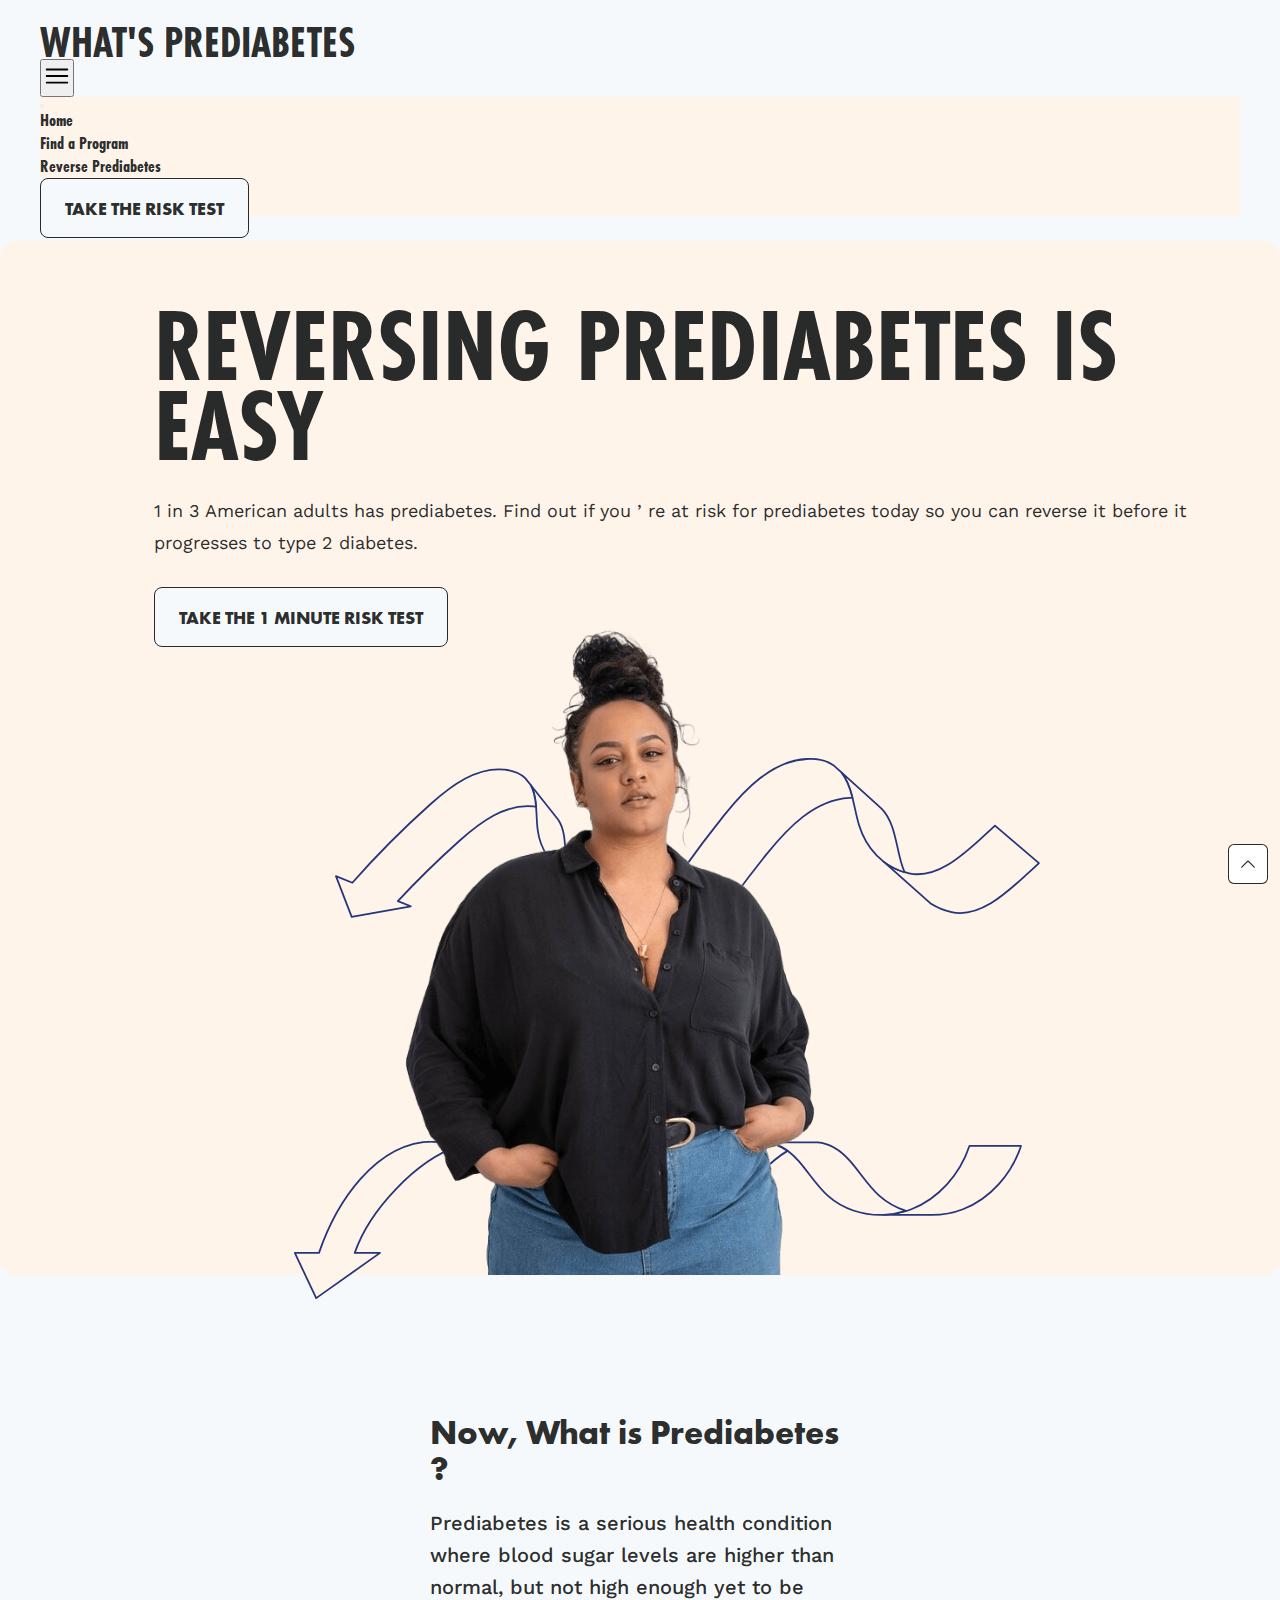
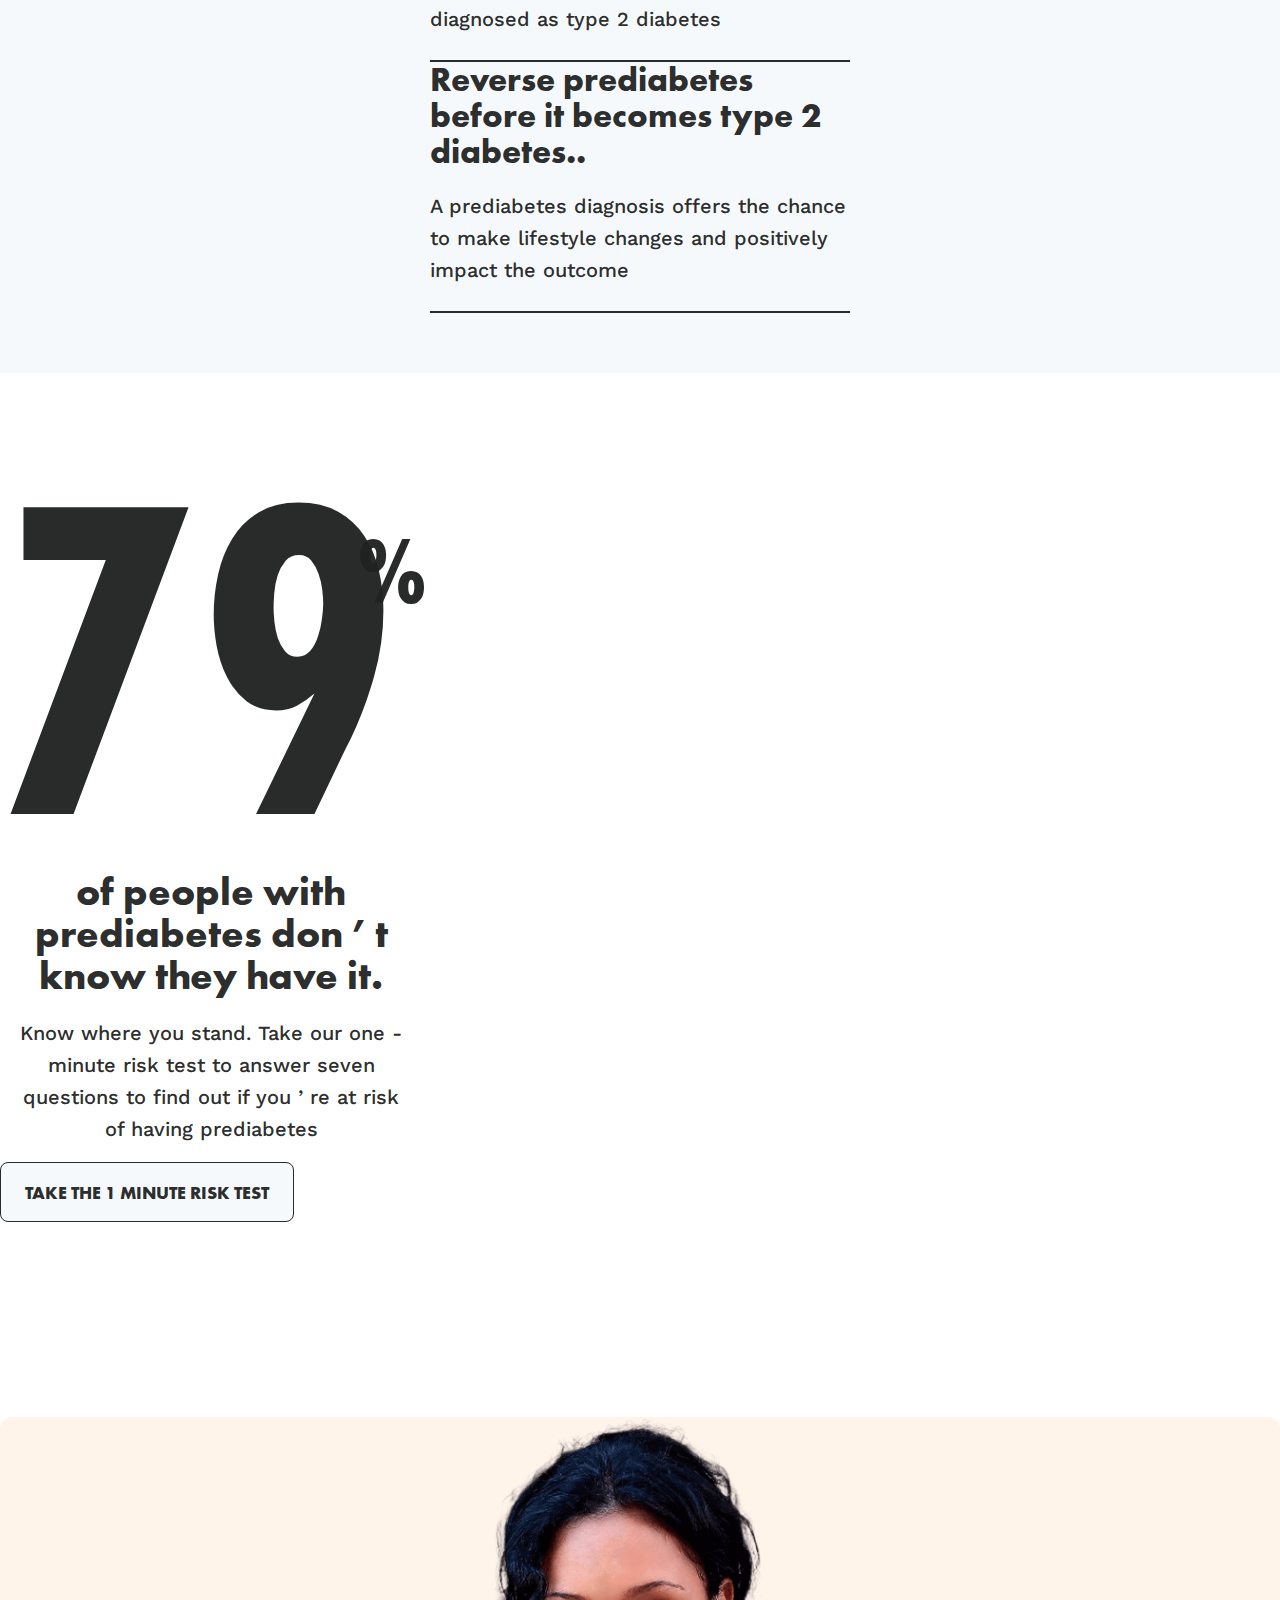
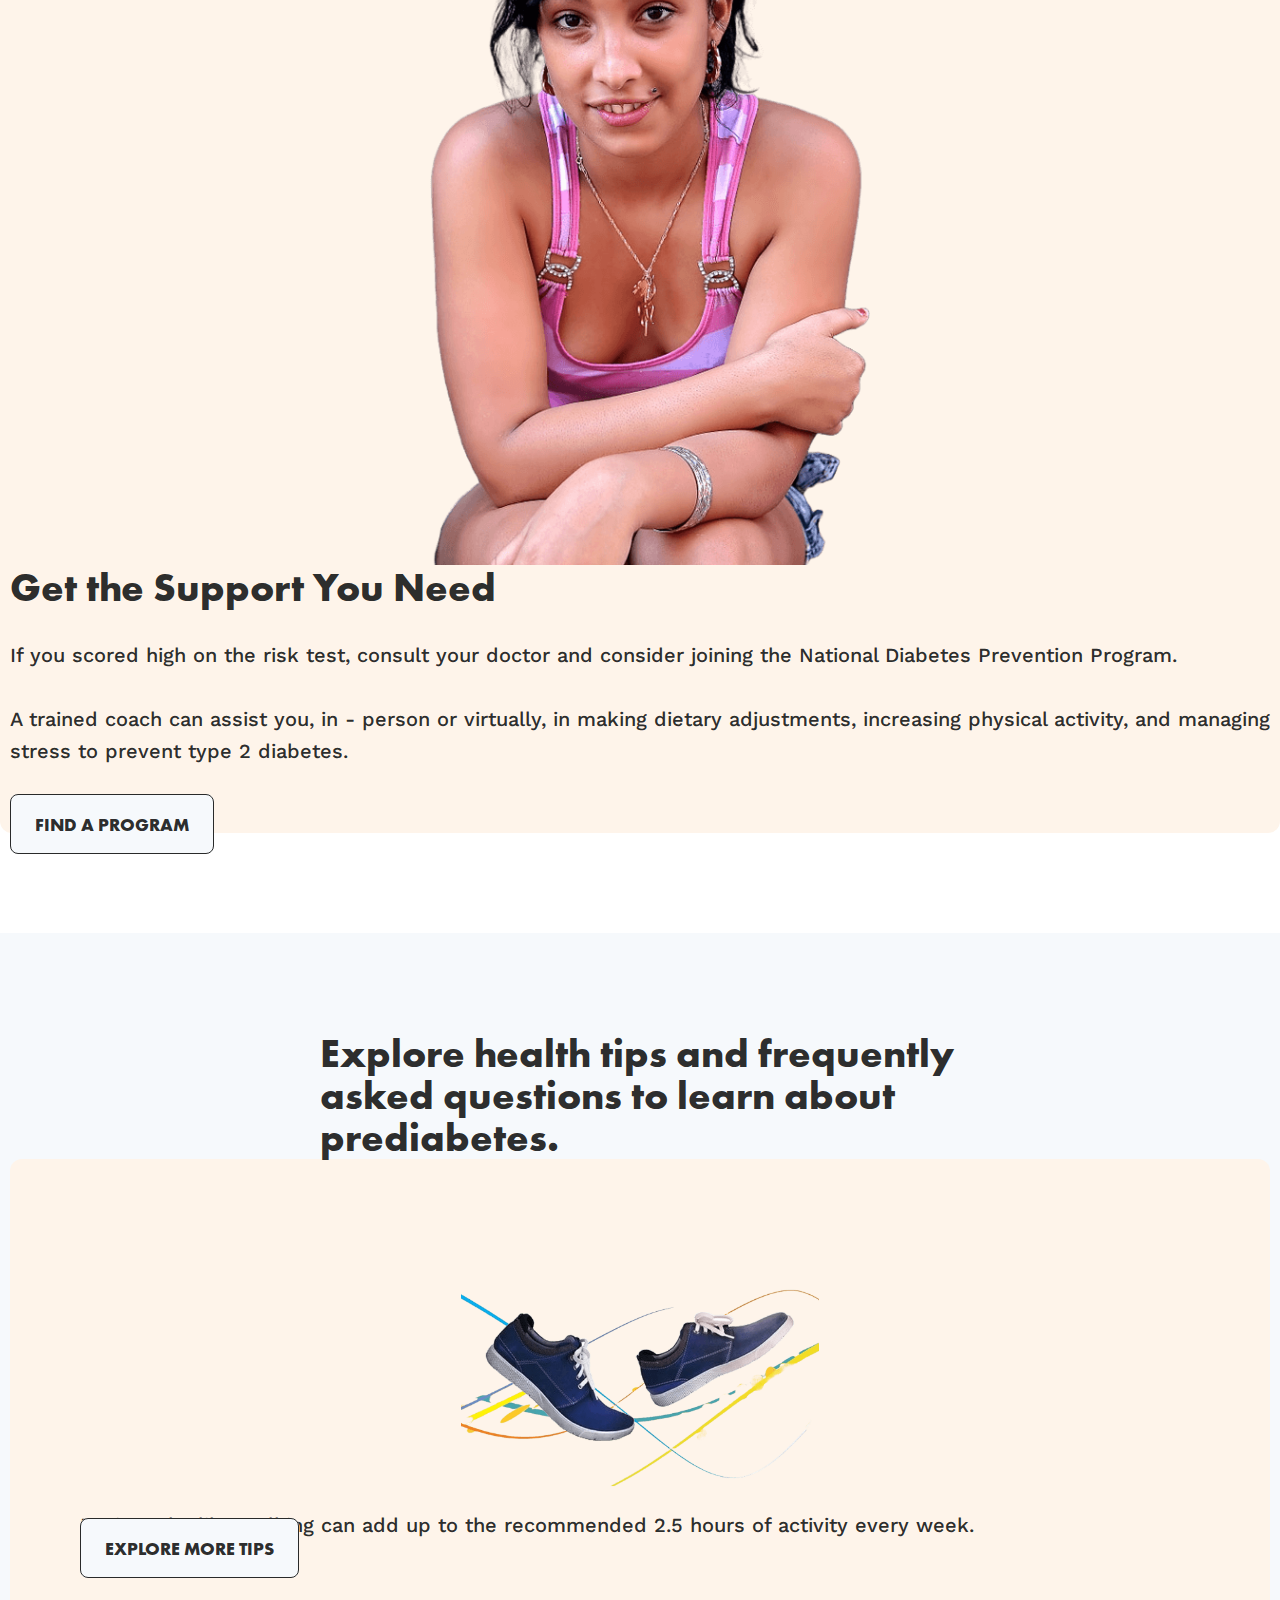
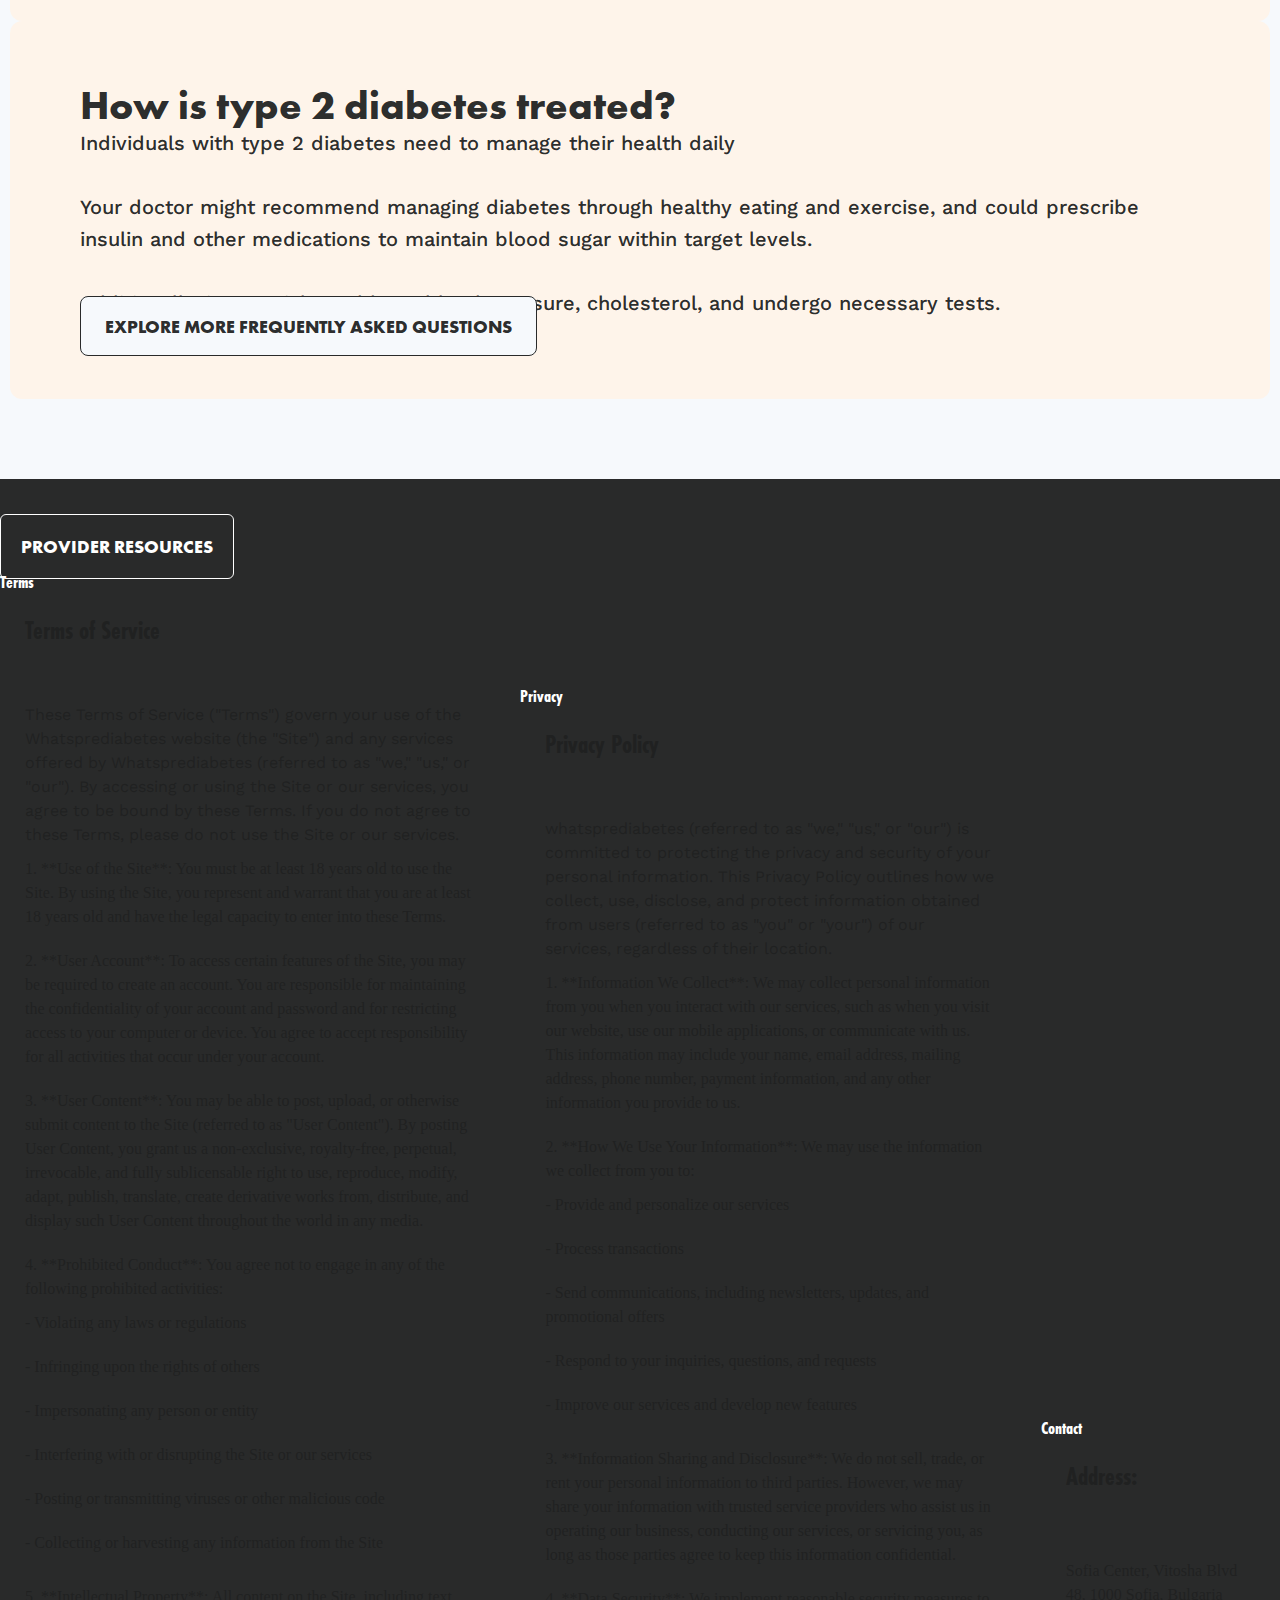
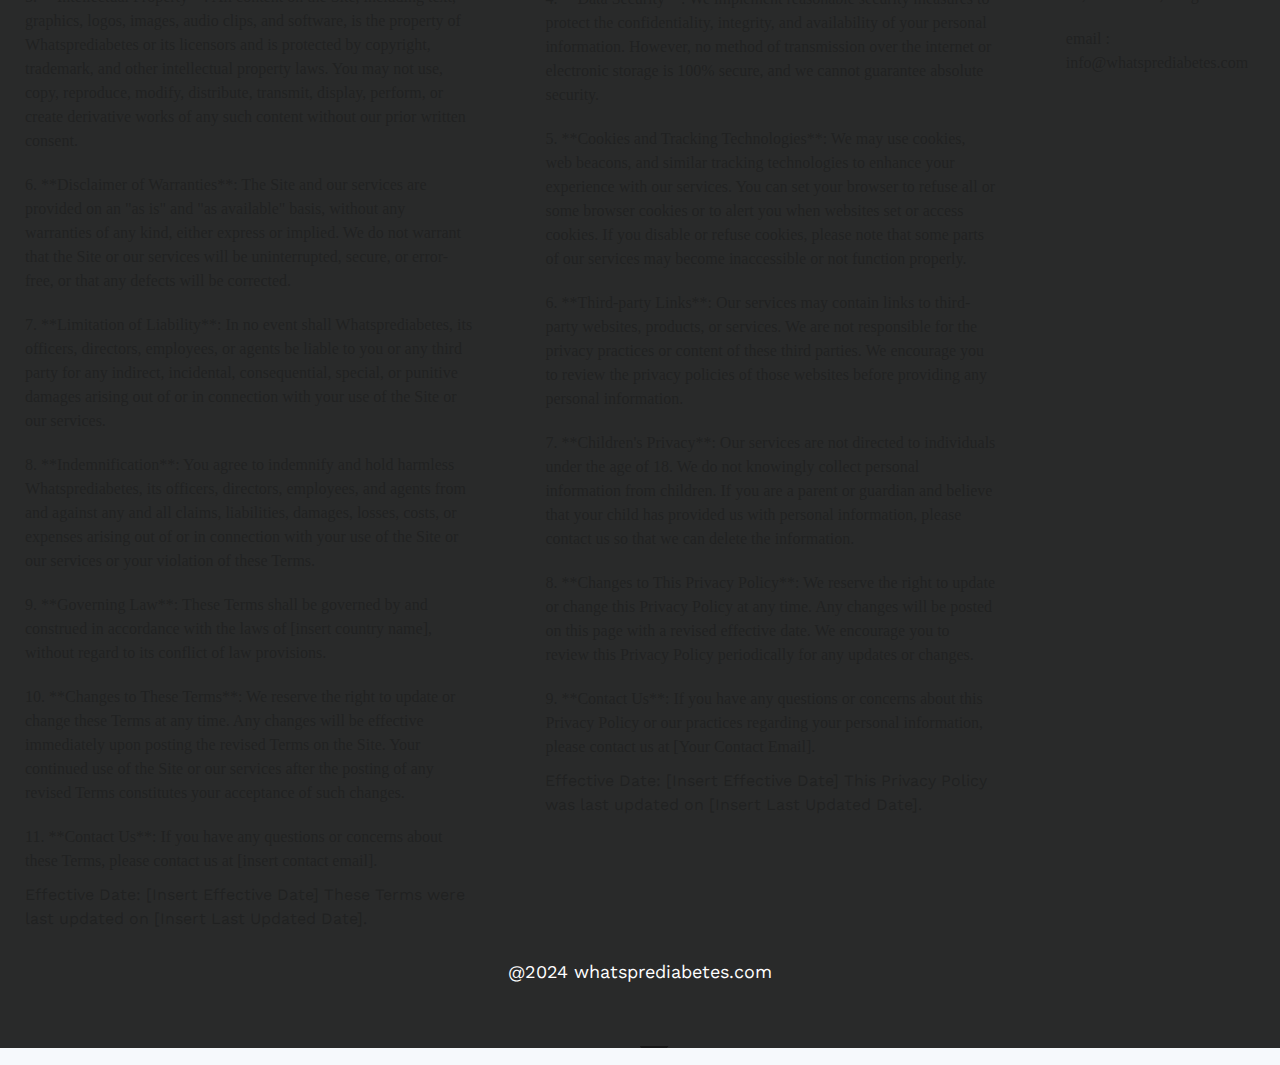
==== commit b6f92637: "ok" ====
--- a/index.html
+++ b/index.html
@@ -4,7 +4,19 @@
       <meta charset="UTF-8" />
       <meta name="viewport" content="width=device-width, initial-scale=1.0" />
       <meta name="google" content="notranslate" />
-
+      <meta name="generator" content="SEOmatic" />
+      <meta name="description" content="Reversing prediabetes starts here. 1 in 3 American adults has prediabetes. Find out if you’re at risk for prediabetes today so you can reverse it and…" />
+      <meta name="referrer" content="no-referrer-when-downgrade" />
+      <meta name="robots" content="all" />
+      <meta content="en_US" property="og:locale" />
+      <meta content="Whats Prediabetes? | whatsprediabetes.com" property="og:site_name" />
+      <meta content="website" property="og:type" />
+      <meta content="https://whatsprediabetes.com/" property="og:url" />
+      <meta content="Whats Prediabetes? | WhatsPrediabetes.com" property="og:title" />
+      <meta
+         content="Reversing prediabetes starts here. 1 in 3 American adults has prediabetes. Find out if you’re at risk for prediabetes today so you can reverse it and prevent type 2 diabetes."
+         property="og:description"
+      />
       <title>Do I have prediabetes?</title>
       <!-- Font Link -->
       <link href="https://fonts.googleapis.com/css2?family=Work+Sans:wght@400;500;600;700&display=swap" rel="stylesheet" />
--- a/style.css
+++ b/style.css
@@ -6,6 +6,8 @@
 
 html {
     font-size: 62.5%;
+    overflow-x: hidden;
+
 }
 
 @font-face {
@@ -38,6 +40,7 @@
     background-color: var(--barnd-color);
     color: var(--text-color);
     position: relative;
+    overflow-x: hidden;
 
 }
 
--- a/responsive.css
+++ b/responsive.css
@@ -336,6 +336,8 @@
     .takeRisk {
         width: 100% !important;
         display: block;
+        font-size: 16px;
+        padding: 15px 24px;
     }
 
     .explore-health-tips-wrapper .col-md-6 {
